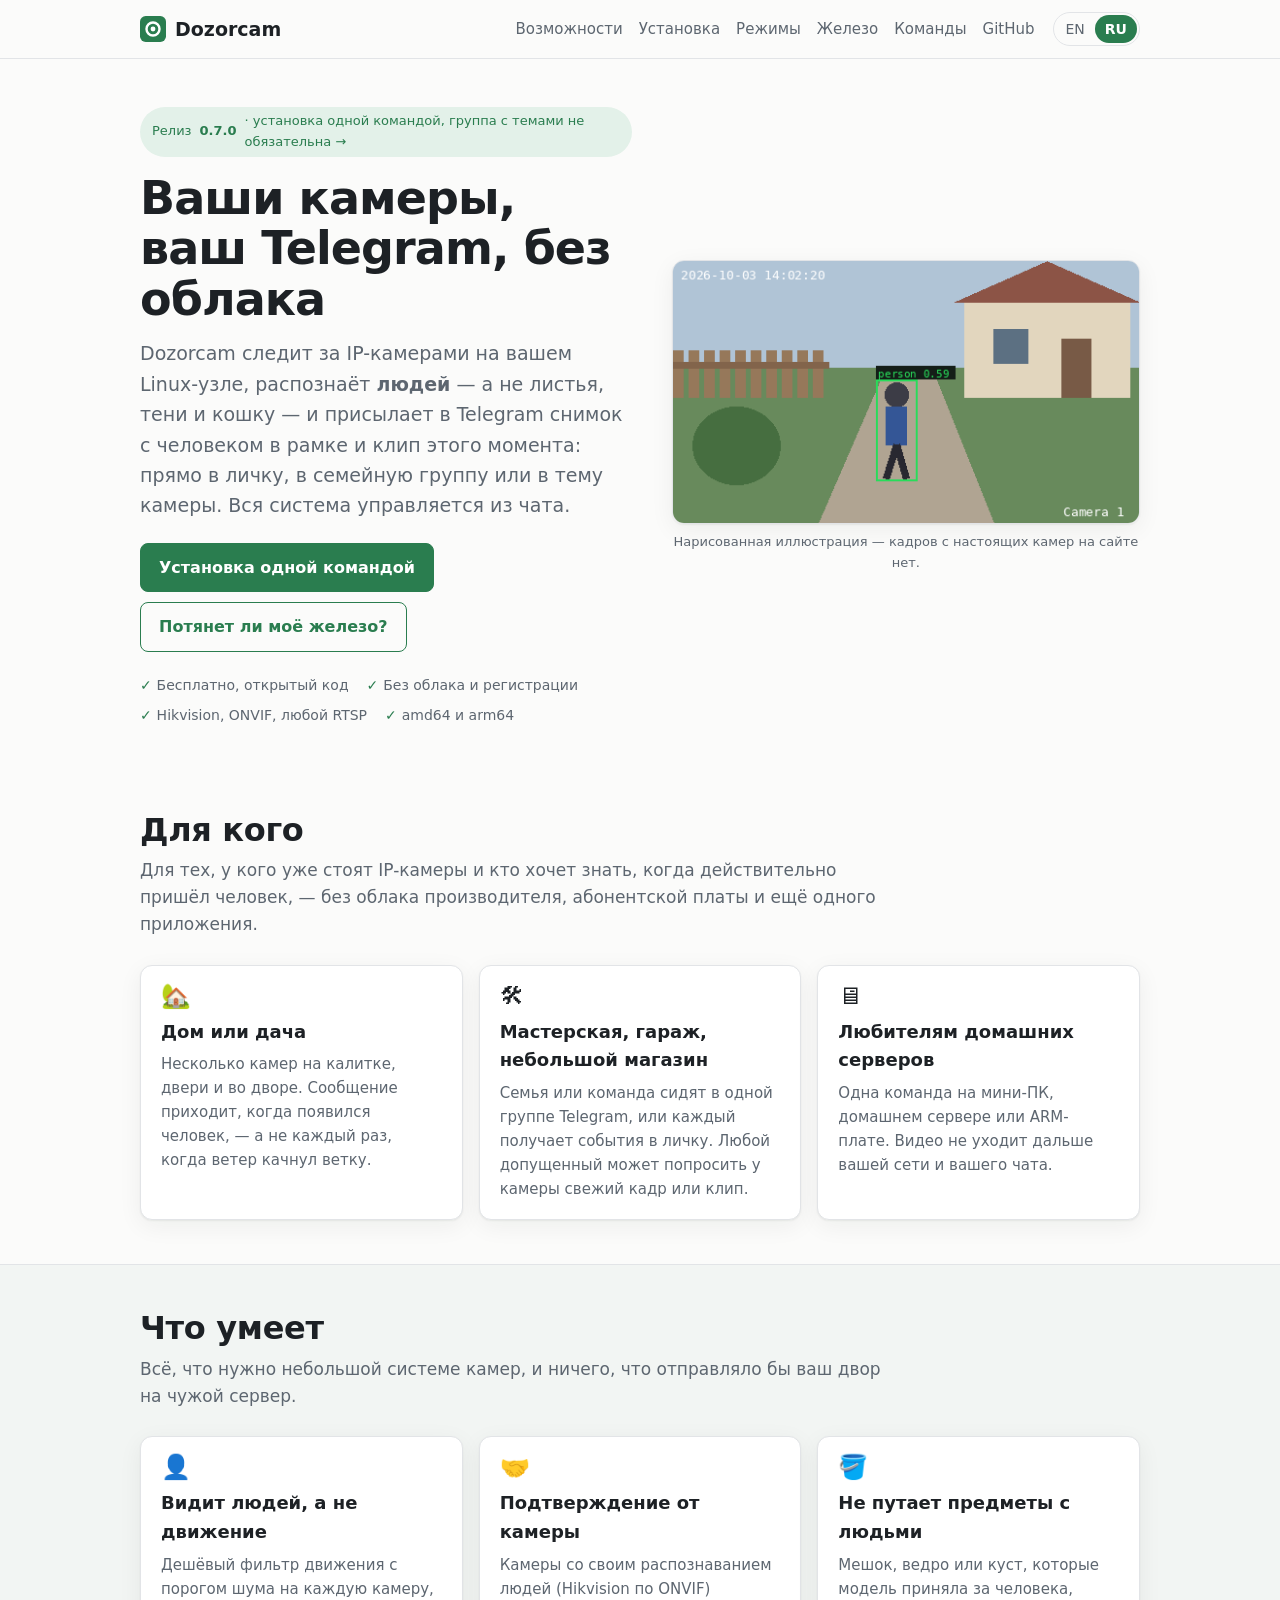
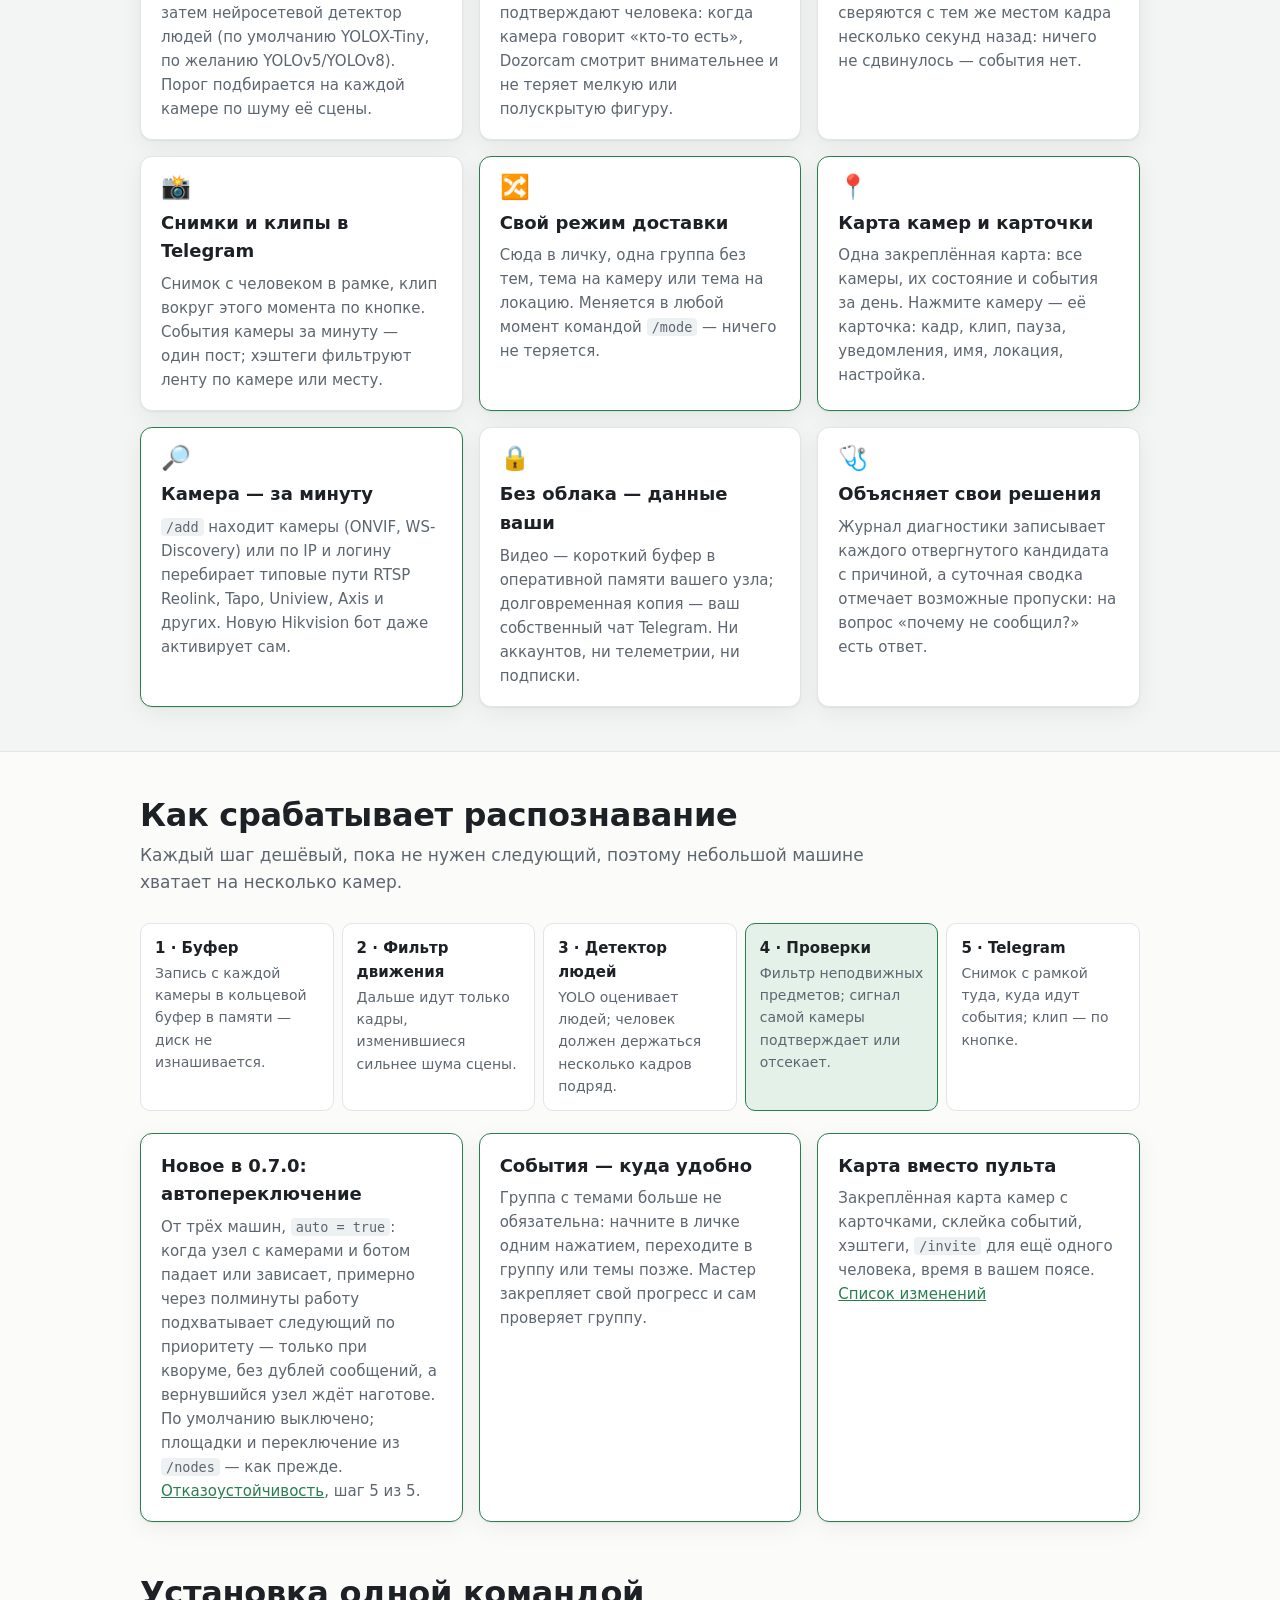
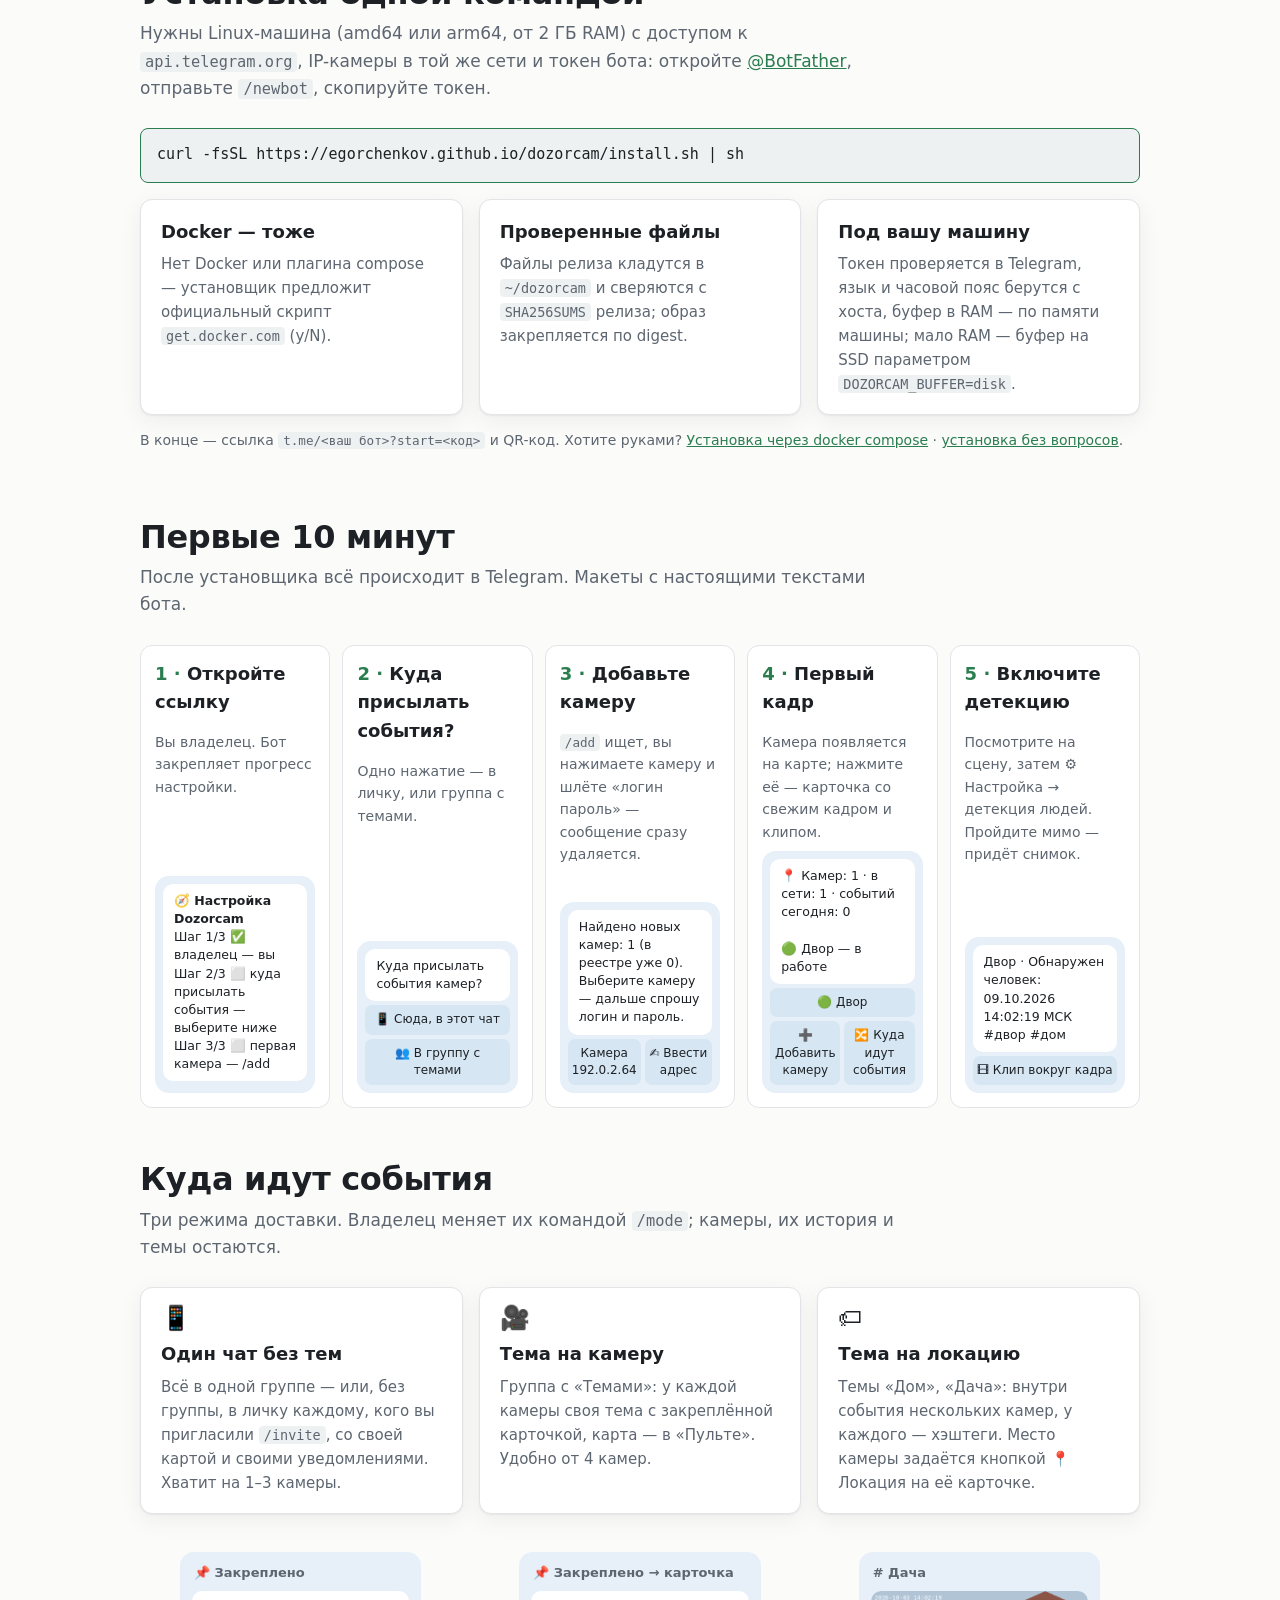
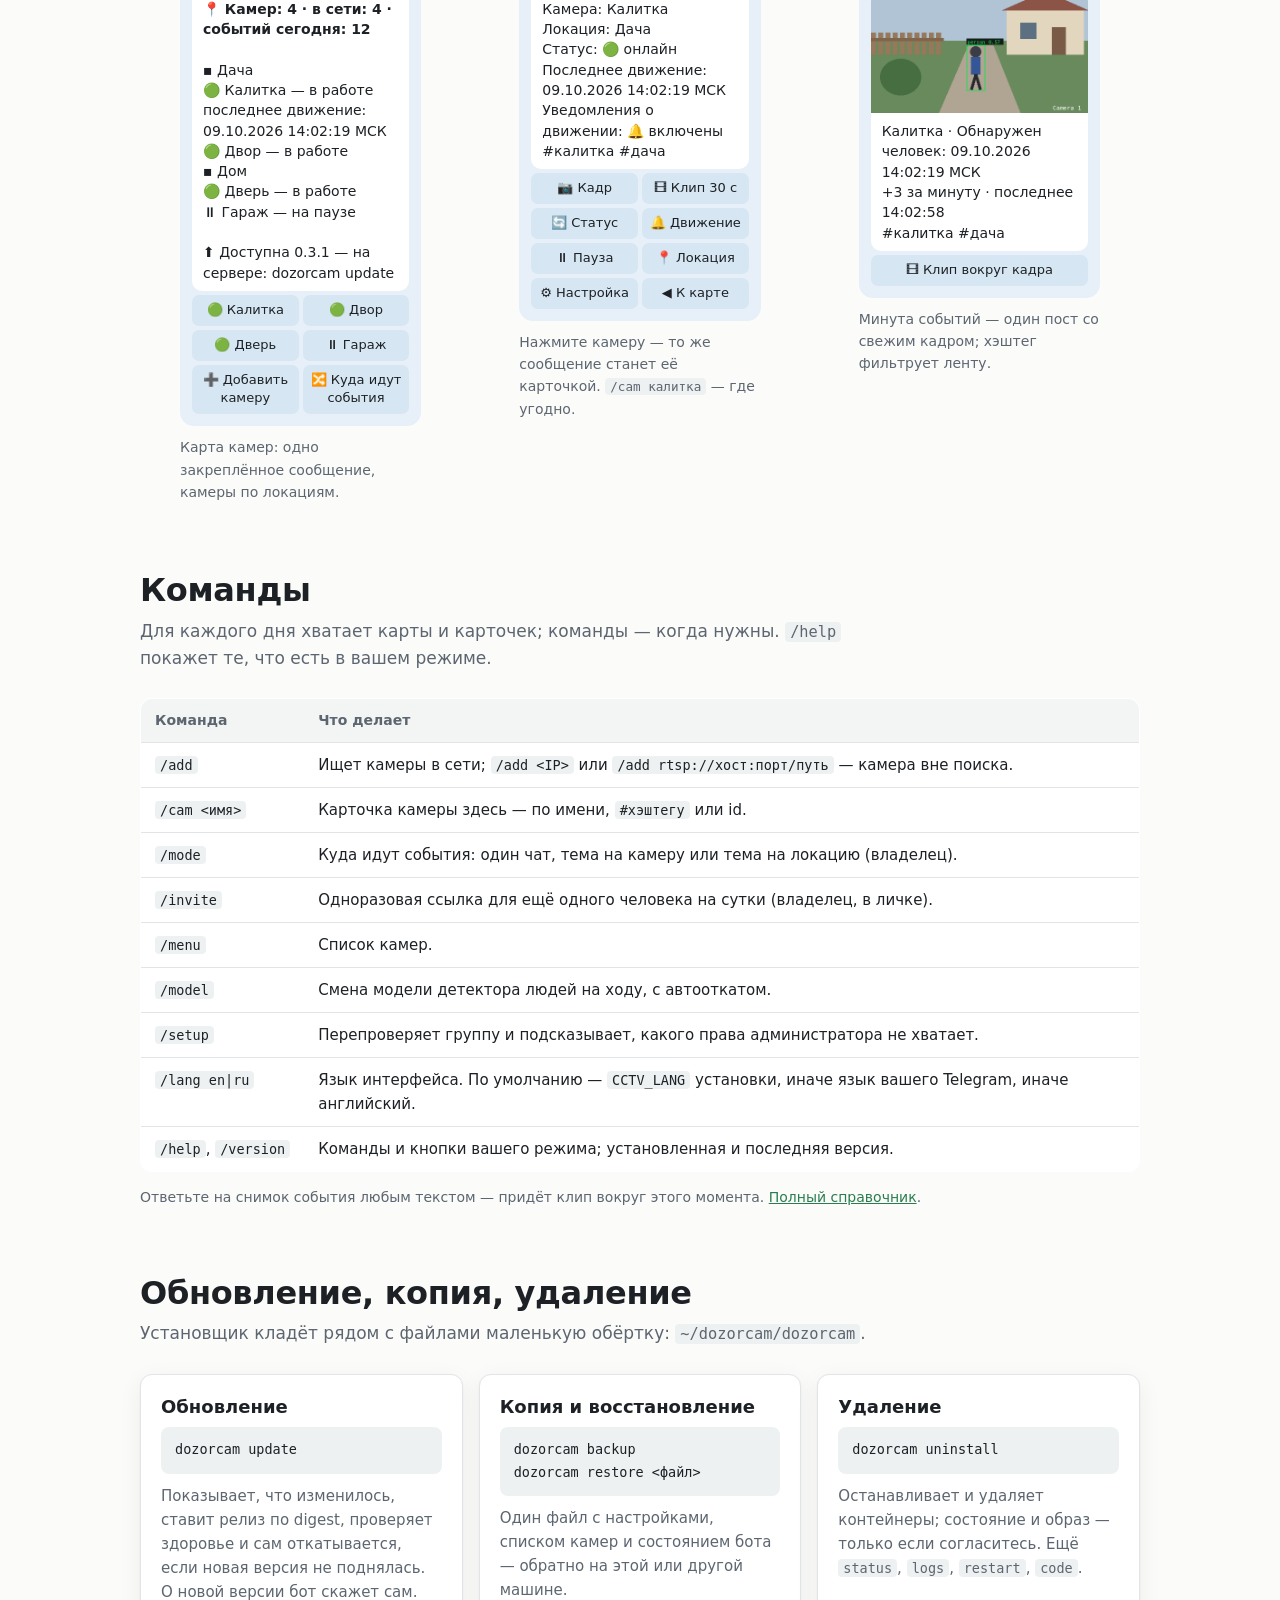
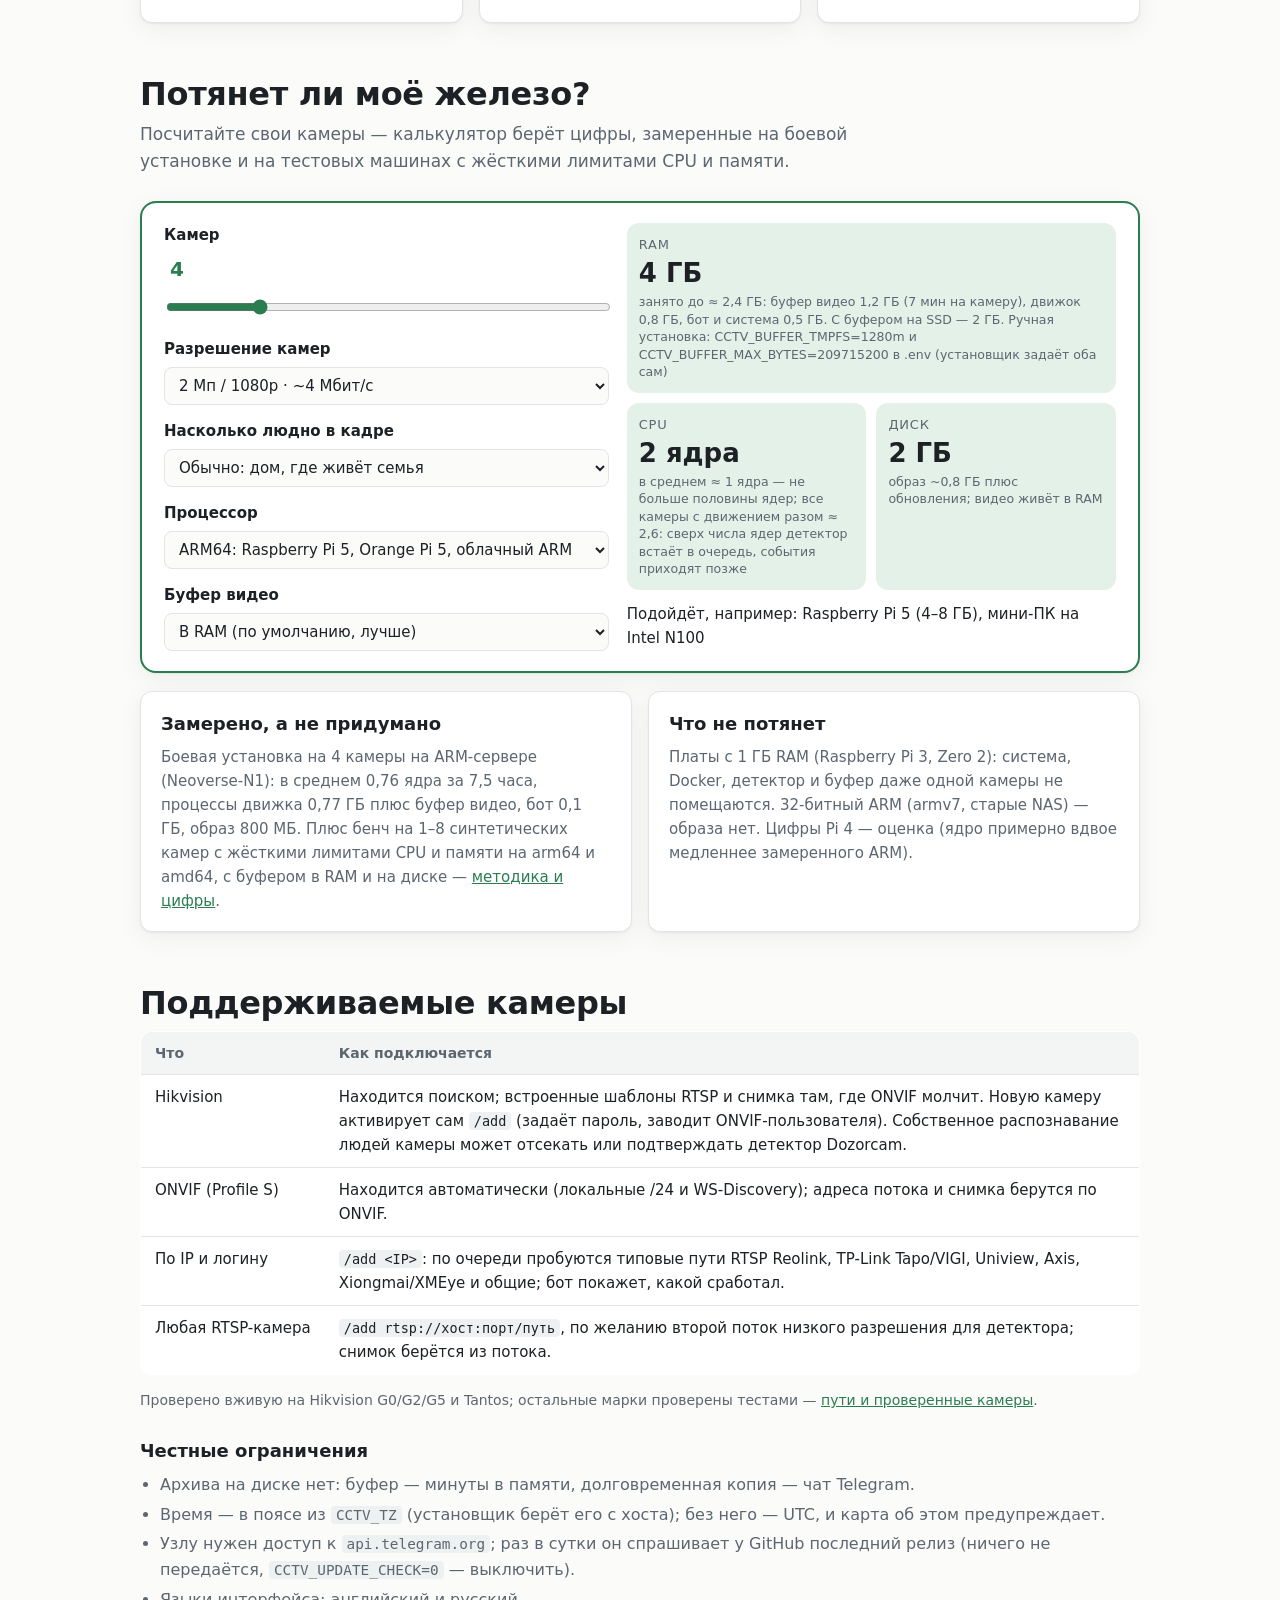
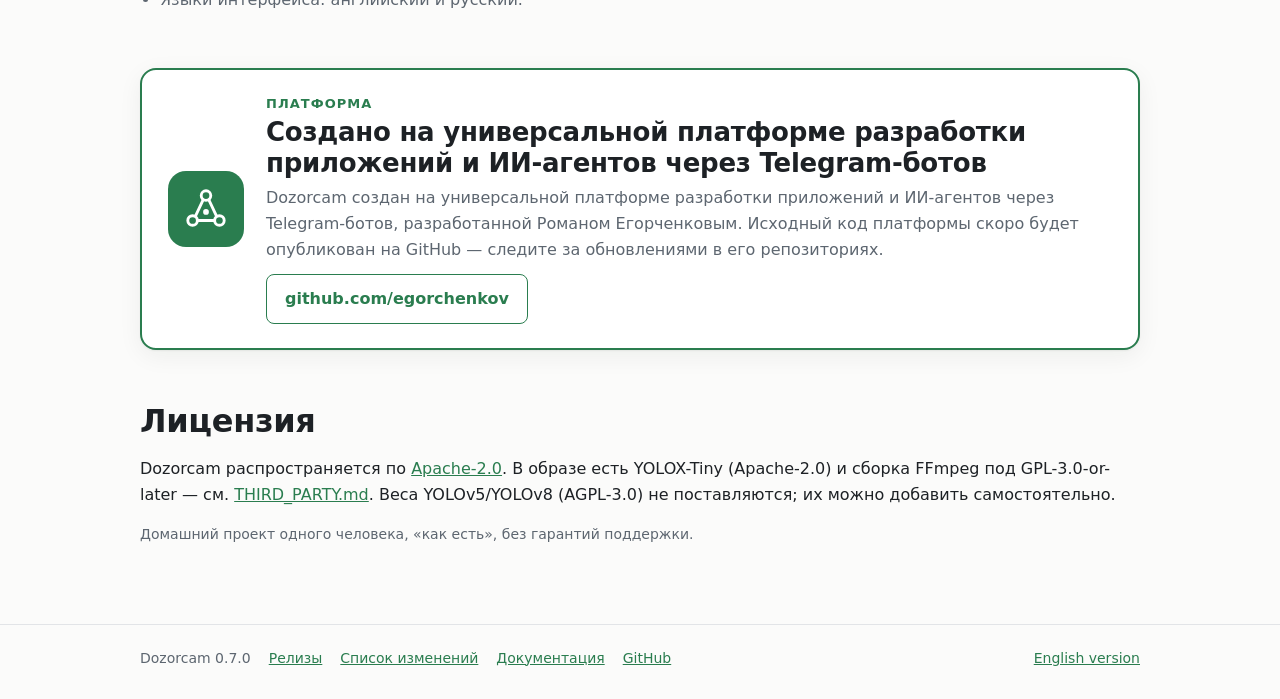
==== docs/site/ru/index.html @ 299aeecd "Dozorcam 0.7.0" ====
<!doctype html>
<html lang="ru">
<head>
<meta charset="utf-8">
<meta name="viewport" content="width=device-width, initial-scale=1">
<title>Dozorcam — видеонаблюдение на своём сервере с интерфейсом в Telegram</title>
<meta name="description" content="Dozorcam следит за IP-камерами на вашем Linux-узле, находит людей и шлёт снимки и клипы в Telegram — в личку, в группу или в тему камеры. Установка одной командой. Без облака и подписки.">
<meta property="og:title" content="Dozorcam — ваши камеры, ваш Telegram, без облака">
<meta property="og:description" content="Распознавание людей на IP-камерах у себя дома, снимки и клипы в Telegram. Установка одной командой. Открытый код, Apache-2.0.">
<meta property="og:type" content="website">
<link rel="alternate" hreflang="en" href="../">
<link rel="alternate" hreflang="ru" href="./">
<link rel="icon" href="../assets/favicon.svg" type="image/svg+xml">
<link rel="stylesheet" href="../assets/style.css">
</head>
<body>
<header class="top">
  <div class="wrap">
    <a class="logo" href="./"><svg viewBox="0 0 32 32" aria-hidden="true"><rect width="32" height="32" rx="7" fill="#2a7d4f"/><circle cx="16" cy="16" r="8" fill="none" stroke="#fff" stroke-width="3"/><circle cx="16" cy="16" r="3" fill="#fff"/></svg>Dozorcam</a>
    <nav class="sections" aria-label="Разделы">
      <a href="#features">Возможности</a><a href="#install">Установка</a><a href="#modes">Режимы</a><a href="#sizing">Железо</a><a href="#usage">Команды</a><a href="https://github.com/egorchenkov/dozorcam">GitHub</a>
    </nav>
    <nav class="lang" aria-label="Язык"><a href="../" hreflang="en" lang="en">EN</a><a href="./" aria-current="page">RU</a></nav>
  </div>
</header>

<main>
<div class="wrap">
<section class="hero" style="padding-top:48px">
  <div>
    <a class="badge" href="https://github.com/egorchenkov/dozorcam/releases/latest">Релиз <b><!--site:version-->0.7.0<!--/site--></b> · установка одной командой, группа с темами не обязательна →</a>
    <h1>Ваши камеры, ваш Telegram, без облака</h1>
    <p class="lead">Dozorcam следит за IP-камерами на вашем Linux-узле, распознаёт <b>людей</b> — а не листья,
    тени и кошку — и присылает в Telegram снимок с человеком в рамке и клип этого момента: прямо в личку,
    в семейную группу или в тему камеры. Вся система управляется из чата.</p>
    <div class="cta">
      <a class="btn primary" href="#install">Установка одной командой</a>
      <a class="btn" href="#sizing">Потянет ли моё железо?</a>
    </div>
    <ul class="facts">
      <li>Бесплатно, открытый код</li><li>Без облака и регистрации</li><li>Hikvision, ONVIF, любой RTSP</li><li>amd64 и arm64</li>
    </ul>
  </div>
  <figure>
    <img src="../assets/demo.gif" width="480" height="270" alt="Иллюстрация: человек идёт по садовой дорожке, детектор обводит его рамкой">
    <figcaption>Нарисованная иллюстрация — кадров с настоящих камер на сайте нет.</figcaption>
  </figure>
</section>

<section id="who">
  <h2>Для кого</h2>
  <p class="sub">Для тех, у кого уже стоят IP-камеры и кто хочет знать, когда действительно пришёл человек, —
  без облака производителя, абонентской платы и ещё одного приложения.</p>
  <div class="grid c3">
    <div class="card"><span class="ico">🏡</span><h3>Дом или дача</h3><p>Несколько камер на калитке, двери и во дворе. Сообщение приходит, когда появился человек, — а не каждый раз, когда ветер качнул ветку.</p></div>
    <div class="card"><span class="ico">🛠</span><h3>Мастерская, гараж, небольшой магазин</h3><p>Семья или команда сидят в одной группе Telegram, или каждый получает события в личку. Любой допущенный может попросить у камеры свежий кадр или клип.</p></div>
    <div class="card"><span class="ico">🖥</span><h3>Любителям домашних серверов</h3><p>Одна команда на мини-ПК, домашнем сервере или ARM-плате. Видео не уходит дальше вашей сети и вашего чата.</p></div>
  </div>
</section>
</div>

<section id="features" class="alt">
<div class="wrap">
  <h2>Что умеет</h2>
  <p class="sub">Всё, что нужно небольшой системе камер, и ничего, что отправляло бы ваш двор на чужой сервер.</p>
  <div class="grid c3">
    <div class="card"><span class="ico">👤</span><h3>Видит людей, а не движение</h3><p>Дешёвый фильтр движения с порогом шума на каждую камеру, затем нейросетевой детектор людей (по умолчанию YOLOX-Tiny, по желанию YOLOv5/YOLOv8). Порог подбирается на каждой камере по шуму её сцены.</p></div>
    <div class="card"><span class="ico">🤝</span><h3>Подтверждение от камеры</h3><p>Камеры со своим распознаванием людей (Hikvision по ONVIF) подтверждают человека: когда камера говорит «кто-то есть», Dozorcam смотрит внимательнее и не теряет мелкую или полускрытую фигуру.</p></div>
    <div class="card"><span class="ico">🪣</span><h3>Не путает предметы с людьми</h3><p>Мешок, ведро или куст, которые модель приняла за человека, сверяются с тем же местом кадра несколько секунд назад: ничего не сдвинулось — события нет.</p></div>
    <div class="card"><span class="ico">📸</span><h3>Снимки и клипы в Telegram</h3><p>Снимок с человеком в рамке, клип вокруг этого момента по кнопке. События камеры за минуту — один пост; хэштеги фильтруют ленту по камере или месту.</p></div>
    <div class="card new"><span class="ico">🔀</span><h3>Свой режим доставки</h3><p>Сюда в личку, одна группа без тем, тема на камеру или тема на локацию. Меняется в любой момент командой <code>/mode</code> — ничего не теряется.</p></div>
    <div class="card new"><span class="ico">📍</span><h3>Карта камер и карточки</h3><p>Одна закреплённая карта: все камеры, их состояние и события за день. Нажмите камеру — её карточка: кадр, клип, пауза, уведомления, имя, локация, настройка.</p></div>
    <div class="card new"><span class="ico">🔎</span><h3>Камера — за минуту</h3><p><code>/add</code> находит камеры (ONVIF, WS-Discovery) или по IP и логину перебирает типовые пути RTSP Reolink, Tapo, Uniview, Axis и других. Новую Hikvision бот даже активирует сам.</p></div>
    <div class="card"><span class="ico">🔒</span><h3>Без облака — данные ваши</h3><p>Видео — короткий буфер в оперативной памяти вашего узла; долговременная копия — ваш собственный чат Telegram. Ни аккаунтов, ни телеметрии, ни подписки.</p></div>
    <div class="card"><span class="ico">🩺</span><h3>Объясняет свои решения</h3><p>Журнал диагностики записывает каждого отвергнутого кандидата с причиной, а суточная сводка отмечает возможные пропуски: на вопрос «почему не сообщил?» есть ответ.</p></div>
  </div>
</div>
</section>

<div class="wrap">
<section id="how">
  <h2>Как срабатывает распознавание</h2>
  <p class="sub">Каждый шаг дешёвый, пока не нужен следующий, поэтому небольшой машине хватает на несколько камер.</p>
  <ol class="flow">
    <li><b>1 · Буфер</b>Запись с каждой камеры в кольцевой буфер в памяти — диск не изнашивается.</li>
    <li><b>2 · Фильтр движения</b>Дальше идут только кадры, изменившиеся сильнее шума сцены.</li>
    <li><b>3 · Детектор людей</b>YOLO оценивает людей; человек должен держаться несколько кадров подряд.</li>
    <li class="hl"><b>4 · Проверки</b>Фильтр неподвижных предметов; сигнал самой камеры подтверждает или отсекает.</li>
    <li><b>5 · Telegram</b>Снимок с рамкой туда, куда идут события; клип — по кнопке.</li>
  </ol>
  <div class="grid c3" style="margin-top:22px">
    <div class="card new"><h3>Новое в 0.7.0: автопереключение</h3><p>От трёх машин, <code>auto = true</code>: когда узел с камерами и ботом падает или зависает, примерно через полминуты работу подхватывает следующий по приоритету — только при кворуме, без дублей сообщений, а вернувшийся узел ждёт наготове. По умолчанию выключено; площадки и переключение из <code>/nodes</code> — как прежде. <a href="https://github.com/egorchenkov/dozorcam/blob/master/docs/failover.ru.md">Отказоустойчивость</a>, шаг 5 из 5.</p></div>
    <div class="card new"><h3>События — куда удобно</h3><p>Группа с темами больше не обязательна: начните в личке одним нажатием, переходите в группу или темы позже. Мастер закрепляет свой прогресс и сам проверяет группу.</p></div>
    <div class="card new"><h3>Карта вместо пульта</h3><p>Закреплённая карта камер с карточками, склейка событий, хэштеги, <code>/invite</code> для ещё одного человека, время в вашем поясе. <a href="https://github.com/egorchenkov/dozorcam/blob/master/CHANGELOG.ru.md">Список изменений</a></p></div>
  </div>
</section>

<section id="install">
  <h2>Установка одной командой</h2>
  <p class="sub">Нужны Linux-машина (amd64 или arm64, от 2 ГБ RAM) с доступом к <code>api.telegram.org</code>, IP-камеры в той же сети и токен бота: откройте <a href="https://t.me/BotFather">@BotFather</a>, отправьте <code>/newbot</code>, скопируйте токен.</p>
<pre class="cmd"><code>curl -fsSL https://egorchenkov.github.io/dozorcam/install.sh | sh</code></pre>
  <div class="grid c3" style="margin-top:16px">
    <div class="card"><h3>Docker — тоже</h3><p>Нет Docker или плагина compose — установщик предложит официальный скрипт <code>get.docker.com</code> (y/N).</p></div>
    <div class="card"><h3>Проверенные файлы</h3><p>Файлы релиза кладутся в <code>~/dozorcam</code> и сверяются с <code>SHA256SUMS</code> релиза; образ закрепляется по digest.</p></div>
    <div class="card"><h3>Под вашу машину</h3><p>Токен проверяется в Telegram, язык и часовой пояс берутся с хоста, буфер в RAM — по памяти машины; мало RAM — буфер на SSD параметром <code>DOZORCAM_BUFFER=disk</code>.</p></div>
  </div>
  <p class="note">В конце — ссылка <code>t.me/&lt;ваш бот&gt;?start=&lt;код&gt;</code> и QR-код. Хотите руками?
  <a href="https://github.com/egorchenkov/dozorcam/blob/master/docs/install.ru.md#установка-вручную-через-docker-compose">Установка через docker compose</a> ·
  <a href="https://github.com/egorchenkov/dozorcam/blob/master/docs/install.ru.md#установка-одной-командой">установка без вопросов</a>.</p>
</section>

<section id="first">
  <h2>Первые 10 минут</h2>
  <p class="sub">После установщика всё происходит в Telegram. Макеты с настоящими текстами бота.</p>
  <ol class="ten">
    <li><h3>Откройте ссылку</h3><p>Вы владелец. Бот закрепляет прогресс настройки.</p>
      <div class="chat mini"><div class="msg"><p><b>🧭 Настройка Dozorcam</b>
Шаг 1/3 ✅ владелец — вы
Шаг 2/3 ⬜ куда присылать события — выберите ниже
Шаг 3/3 ⬜ первая камера — /add</p></div></div></li>
    <li><h3>Куда присылать события?</h3><p>Одно нажатие — в личку, или группа с темами.</p>
      <div class="chat mini"><div class="msg"><p>Куда присылать события камер?</p></div>
        <div class="btns"><span class="w">📱 Сюда, в этот чат</span><span class="w">👥 В группу с темами</span></div></div></li>
    <li><h3>Добавьте камеру</h3><p><code>/add</code> ищет, вы нажимаете камеру и шлёте «логин пароль» — сообщение сразу удаляется.</p>
      <div class="chat mini"><div class="msg"><p>Найдено новых камер: 1 (в реестре уже 0).
Выберите камеру — дальше спрошу логин и пароль.</p></div>
        <div class="btns"><span>Камера 192.0.2.64</span><span>✍️ Ввести адрес</span></div></div></li>
    <li><h3>Первый кадр</h3><p>Камера появляется на карте; нажмите её — карточка со свежим кадром и клипом.</p>
      <div class="chat mini"><div class="msg"><p>📍 Камер: 1 · в сети: 1 · событий сегодня: 0

🟢 Двор — в работе</p></div>
        <div class="btns"><span class="w">🟢 Двор</span><span>➕ Добавить камеру</span><span>🔀 Куда идут события</span></div></div></li>
    <li><h3>Включите детекцию</h3><p>Посмотрите на сцену, затем ⚙️ Настройка → детекция людей. Пройдите мимо — придёт снимок.</p>
      <div class="chat mini"><div class="msg"><p>Двор · Обнаружен человек: 09.10.2026 14:02:19 МСК
#двор #дом</p></div>
        <div class="btns"><span class="w">🎞 Клип вокруг кадра</span></div></div></li>
  </ol>
</section>

<section id="modes">
  <h2>Куда идут события</h2>
  <p class="sub">Три режима доставки. Владелец меняет их командой <code>/mode</code>; камеры, их история и темы остаются.</p>
  <div class="grid c3">
    <div class="card"><span class="ico">📱</span><h3>Один чат без тем</h3><p>Всё в одной группе — или, без группы, в личку каждому, кого вы пригласили <code>/invite</code>, со своей картой и своими уведомлениями. Хватит на 1–3 камеры.</p></div>
    <div class="card"><span class="ico">🎥</span><h3>Тема на камеру</h3><p>Группа с «Темами»: у каждой камеры своя тема с закреплённой карточкой, карта — в «Пульте». Удобно от 4 камер.</p></div>
    <div class="card"><span class="ico">🏷</span><h3>Тема на локацию</h3><p>Темы «Дом», «Дача»: внутри события нескольких камер, у каждого — хэштеги. Место камеры задаётся кнопкой 📍 Локация на её карточке.</p></div>
  </div>
  <div class="shots" style="margin-top:22px">
    <figure class="shot">
      <div class="chat" aria-label="Карта камер, иллюстрация">
        <div class="topic">📌 Закреплено</div>
        <div class="msg"><p class="mono"><b>📍 Камер: 4 · в сети: 4 · событий сегодня: 12</b>

▪️ Дача
🟢 Калитка — в работе
    последнее движение: 09.10.2026 14:02:19 МСК
🟢 Двор — в работе
▪️ Дом
🟢 Дверь — в работе
⏸ Гараж — на паузе

⬆️ Доступна 0.3.1 — на сервере: dozorcam update</p></div>
        <div class="btns"><span>🟢 Калитка</span><span>🟢 Двор</span><span>🟢 Дверь</span><span>⏸ Гараж</span><span>➕ Добавить камеру</span><span>🔀 Куда идут события</span></div>
      </div>
      <figcaption>Карта камер: одно закреплённое сообщение, камеры по локациям.</figcaption>
    </figure>
    <figure class="shot">
      <div class="chat" aria-label="Карточка камеры, иллюстрация">
        <div class="topic">📌 Закреплено → карточка</div>
        <div class="msg"><p>Камера: Калитка
Локация: Дача
Статус: 🟢 онлайн
Последнее движение: 09.10.2026 14:02:19 МСК
Уведомления о движении: 🔔 включены
#калитка #дача</p></div>
        <div class="btns"><span>📷 Кадр</span><span>🎞 Клип 30 с</span><span>🔄 Статус</span><span>🔔 Движение</span><span>⏸ Пауза</span><span>📍 Локация</span><span>⚙️ Настройка</span><span>◀ К карте</span></div>
      </div>
      <figcaption>Нажмите камеру — то же сообщение станет её карточкой. <code>/cam калитка</code> — где угодно.</figcaption>
    </figure>
    <figure class="shot">
      <div class="chat" aria-label="Склеенное событие, иллюстрация">
        <div class="topic"># Дача</div>
        <div class="msg"><img src="../assets/event.png" width="480" height="270" alt="Снимок события: человек на дорожке в рамке детектора">
          <p>Калитка · Обнаружен человек: 09.10.2026 14:02:19 МСК
+3 за минуту · последнее 14:02:58
#калитка #дача</p></div>
        <div class="btns"><span class="w">🎞 Клип вокруг кадра</span></div>
      </div>
      <figcaption>Минута событий — один пост со свежим кадром; хэштег фильтрует ленту.</figcaption>
    </figure>
  </div>
</section>

<section id="usage">
  <h2>Команды</h2>
  <p class="sub">Для каждого дня хватает карты и карточек; команды — когда нужны. <code>/help</code> покажет те, что есть в вашем режиме.</p>
  <div class="table-scroll">
  <table>
    <tr><th>Команда</th><th>Что делает</th></tr>
    <tr><td><code>/add</code></td><td>Ищет камеры в сети; <code>/add &lt;IP&gt;</code> или <code>/add rtsp://хост:порт/путь</code> — камера вне поиска.</td></tr>
    <tr><td><code>/cam &lt;имя&gt;</code></td><td>Карточка камеры здесь — по имени, <code>#хэштегу</code> или id.</td></tr>
    <tr><td><code>/mode</code></td><td>Куда идут события: один чат, тема на камеру или тема на локацию (владелец).</td></tr>
    <tr><td><code>/invite</code></td><td>Одноразовая ссылка для ещё одного человека на сутки (владелец, в личке).</td></tr>
    <tr><td><code>/menu</code></td><td>Список камер.</td></tr>
    <tr><td><code>/model</code></td><td>Смена модели детектора людей на ходу, с автооткатом.</td></tr>
    <tr><td><code>/setup</code></td><td>Перепроверяет группу и подсказывает, какого права администратора не хватает.</td></tr>
    <tr><td><code>/lang en|ru</code></td><td>Язык интерфейса. По умолчанию — <code>CCTV_LANG</code> установки, иначе язык вашего Telegram, иначе английский.</td></tr>
    <tr><td><code>/help</code>, <code>/version</code></td><td>Команды и кнопки вашего режима; установленная и последняя версия.</td></tr>
  </table>
  </div>
  <p class="note">Ответьте на снимок события любым текстом — придёт клип вокруг этого момента.
  <a href="https://github.com/egorchenkov/dozorcam/blob/master/docs/reference.ru.md">Полный справочник</a>.</p>
</section>

<section id="life">
  <h2>Обновление, копия, удаление</h2>
  <p class="sub">Установщик кладёт рядом с файлами маленькую обёртку: <code>~/dozorcam/dozorcam</code>.</p>
  <div class="grid c3">
    <div class="card"><h3>Обновление</h3><pre><code>dozorcam update</code></pre><p>Показывает, что изменилось, ставит релиз по digest, проверяет здоровье и сам откатывается, если новая версия не поднялась. О новой версии бот скажет сам.</p></div>
    <div class="card"><h3>Копия и восстановление</h3><pre><code>dozorcam backup
dozorcam restore &lt;файл&gt;</code></pre><p>Один файл с настройками, списком камер и состоянием бота — обратно на этой или другой машине.</p></div>
    <div class="card"><h3>Удаление</h3><pre><code>dozorcam uninstall</code></pre><p>Останавливает и удаляет контейнеры; состояние и образ — только если согласитесь. Ещё <code>status</code>, <code>logs</code>, <code>restart</code>, <code>code</code>.</p></div>
  </div>
</section>

<section id="sizing">
  <h2>Потянет ли моё железо?</h2>
  <p class="sub">Посчитайте свои камеры — калькулятор берёт цифры, замеренные на боевой установке и на тестовых машинах с жёсткими лимитами CPU и памяти.</p>
  <div class="calc" id="calc">
    <form class="calc-in" onsubmit="return false">
      <label>Камер <output id="c-n-out">4</output>
        <input type="range" id="c-n" min="1" max="16" value="4"></label>
      <label>Разрешение камер
        <select id="c-res">
          <option value="4">2 Мп / 1080p · ~4 Мбит/с</option>
          <option value="6">4–5 Мп · ~6 Мбит/с</option>
          <option value="8">8 Мп / 4K · ~8 Мбит/с</option>
          <option value="2">H.265 или низкий битрейт · ~2 Мбит/с</option>
        </select></label>
      <label>Насколько людно в кадре
        <select id="c-act">
          <option value="0.05">Тихо: двор, дверь ночью</option>
          <option value="0.15" selected>Обычно: дом, где живёт семья</option>
          <option value="0.4">Людно: улица, деревья на ветру</option>
        </select></label>
      <label>Процессор
        <select id="c-arch">
          <option value="arm">ARM64: Raspberry Pi 5, Orange Pi 5, облачный ARM</option>
          <option value="n100">x86-64 мини-ПК: Intel N100 и похожие</option>
          <option value="x86">x86-64 настольный или серверный процессор 2020 года и новее</option>
          <option value="a72">ARM64 постарше: Raspberry Pi 4</option>
        </select></label>
      <label>Буфер видео
        <select id="c-buf">
          <option value="ram" selected>В RAM (по умолчанию, лучше)</option>
          <option value="ssd">На SSD (когда RAM мало)</option>
        </select></label>
    </form>
    <div class="calc-out" aria-live="polite">
      <div class="res"><span>RAM</span><b id="r-ram">4 ГБ</b><small id="r-ram-d"></small></div>
      <div class="res"><span>CPU</span><b id="r-cpu">4 ядра</b><small id="r-cpu-d"></small></div>
      <div class="res"><span>Диск</span><b id="r-disk">2 ГБ</b><small id="r-disk-d">образ ~0,8 ГБ плюс обновления; видео живёт в RAM</small></div>
      <p class="pick" id="r-pick"></p>
      <p class="warn" id="r-warn" hidden></p>
    </div>
  </div>
  <noscript><p class="note">Калькулятору нужен JavaScript. На глаз для камер 2 Мп: 1–2 — 2 ГБ RAM и 2 ядра, 3–4 — 4 ГБ и 2 ядра, 5–8 — 4–6 ГБ и 4 ядра, 9–16 — 8–16 ГБ и 6–8 ядер; с буфером видео на SSD RAM — 2 ГБ до 6 камер и 4 ГБ до 16.</p></noscript>
  <div class="grid c2" style="margin-top:18px">
    <div class="card"><h3>Замерено, а не придумано</h3><p>Боевая установка на 4 камеры на ARM-сервере (Neoverse-N1): в среднем 0,76 ядра за 7,5 часа, процессы движка 0,77 ГБ плюс буфер видео, бот 0,1 ГБ, образ 800 МБ. Плюс бенч на 1–8 синтетических камер с жёсткими лимитами CPU и памяти на arm64 и amd64, с буфером в RAM и на диске — <a href="https://github.com/egorchenkov/dozorcam/blob/master/docs/sizing.ru.md">методика и цифры</a>.</p></div>
    <div class="card"><h3>Что не потянет</h3><p>Платы с 1 ГБ RAM (Raspberry Pi 3, Zero 2): система, Docker, детектор и буфер даже одной камеры не помещаются. 32-битный ARM (armv7, старые NAS) — образа нет. Цифры Pi 4 — оценка (ядро примерно вдвое медленнее замеренного ARM).</p></div>
  </div>
</section>

<section id="cameras">
  <h2>Поддерживаемые камеры</h2>
  <div class="table-scroll">
  <table>
    <tr><th>Что</th><th>Как подключается</th></tr>
    <tr><td>Hikvision</td><td>Находится поиском; встроенные шаблоны RTSP и снимка там, где ONVIF молчит. Новую камеру активирует сам <code>/add</code> (задаёт пароль, заводит ONVIF-пользователя). Собственное распознавание людей камеры может отсекать или подтверждать детектор Dozorcam.</td></tr>
    <tr><td>ONVIF (Profile S)</td><td>Находится автоматически (локальные /24 и WS-Discovery); адреса потока и снимка берутся по ONVIF.</td></tr>
    <tr><td>По IP и логину</td><td><code>/add &lt;IP&gt;</code>: по очереди пробуются типовые пути RTSP Reolink, TP-Link Tapo/VIGI, Uniview, Axis, Xiongmai/XMEye и общие; бот покажет, какой сработал.</td></tr>
    <tr><td>Любая RTSP-камера</td><td><code>/add rtsp://хост:порт/путь</code>, по желанию второй поток низкого разрешения для детектора; снимок берётся из потока.</td></tr>
  </table>
  </div>
  <p class="note">Проверено вживую на Hikvision G0/G2/G5 и Tantos; остальные марки проверены тестами — <a href="https://github.com/egorchenkov/dozorcam/blob/master/docs/cameras.ru.md">пути и проверенные камеры</a>.</p>
  <h3 style="margin-top:26px">Честные ограничения</h3>
  <ul class="limits">
    <li>Архива на диске нет: буфер — минуты в памяти, долговременная копия — чат Telegram.</li>
    <li>Время — в поясе из <code>CCTV_TZ</code> (установщик берёт его с хоста); без него — UTC, и карта об этом предупреждает.</li>
    <li>Узлу нужен доступ к <code>api.telegram.org</code>; раз в сутки он спрашивает у GitHub последний релиз (ничего не передаётся, <code>CCTV_UPDATE_CHECK=0</code> — выключить).</li>
    <li>Языки интерфейса: английский и русский.</li>
  </ul>
</section>

<section id="platform">
  <div class="platform">
    <div class="mark" aria-hidden="true"><svg viewBox="0 0 48 48" fill="none" stroke="#fff" stroke-width="3" stroke-linecap="round" stroke-linejoin="round"><circle cx="24" cy="10" r="5"/><circle cx="10" cy="36" r="5"/><circle cx="38" cy="36" r="5"/><path d="M21 14.5 13 31.5M27 14.5l8 17M15 36h18"/><circle cx="24" cy="27" r="3" fill="#fff" stroke="none"/></svg></div>
    <div>
      <div class="kicker">Платформа</div>
      <h2>Создано на <!--site:platform.ru_in-->универсальной платформе разработки приложений и ИИ-агентов через Telegram-ботов<!--/site--></h2>
      <p>Dozorcam создан на <!--site:platform.ru_in-->универсальной платформе разработки приложений и ИИ-агентов через Telegram-ботов<!--/site-->, разработанной Романом Егорченковым.
      Исходный код платформы скоро будет опубликован на GitHub — следите за обновлениями в его репозиториях.</p>
      <a class="btn" href="https://github.com/egorchenkov">github.com/egorchenkov</a>
    </div>
  </div>
</section>

<section id="license">
  <h2>Лицензия</h2>
  <p>Dozorcam распространяется по <a href="https://github.com/egorchenkov/dozorcam/blob/master/LICENSE">Apache-2.0</a>. В образе
  есть YOLOX-Tiny (Apache-2.0) и сборка FFmpeg под GPL-3.0-or-later — см.
  <a href="https://github.com/egorchenkov/dozorcam/blob/master/THIRD_PARTY.md">THIRD_PARTY.md</a>. Веса YOLOv5/YOLOv8
  (AGPL-3.0) не поставляются; их можно добавить самостоятельно.</p>
  <p class="note">Домашний проект одного человека, «как есть», без гарантий поддержки.</p>
</section>
</div>
</main>

<footer>
  <div class="wrap">
    <span>Dozorcam <!--site:version-->0.7.0<!--/site--></span>
    <a href="https://github.com/egorchenkov/dozorcam/releases">Релизы</a>
    <a href="https://github.com/egorchenkov/dozorcam/blob/master/CHANGELOG.ru.md">Список изменений</a>
    <a href="https://github.com/egorchenkov/dozorcam/blob/master/docs/README.md">Документация</a>
    <a href="https://github.com/egorchenkov/dozorcam">GitHub</a>
    <span class="sep"></span>
    <a href="../" hreflang="en" lang="en">English version</a>
  </div>
</footer>
<script>
var CALC_TEXT = {
  gb: " ГБ", dec: ",",
  cores: function (n) { return n + (n % 10 === 1 && n % 100 !== 11 ? " ядро" : n % 10 >= 2 && n % 10 <= 4 && (n % 100 < 12 || n % 100 > 14) ? " ядра" : " ядер"); },
  over: "больше 32 ГБ",
  ramD: "занято до ≈ {use} ГБ: буфер видео {buf} ГБ ({min} мин на камеру), движок {eng} ГБ, бот и система {sys} ГБ",
  ramSsd: "занято ≈ {use} ГБ: движок {eng} ГБ, бот и система {sys} ГБ; буфер видео — на SSD",
  ssdHint: "С буфером на SSD — {gb} ГБ",
  tmpfs: "Ручная установка: CCTV_BUFFER_TMPFS={tmpfs}m и CCTV_BUFFER_MAX_BYTES={cap} в .env (установщик задаёт оба сам)",
  cpuD: "в среднем ≈ {avg} ядра — не больше половины ядер; все камеры с движением разом ≈ {peak}: сверх числа ядер детектор встаёт в очередь, события приходят позже",
  diskRam: "образ ~0,8 ГБ плюс обновления; видео живёт в RAM",
  diskSsd: "SSD: образ и обновления плюс буфер {buf} ГБ; запись ≈ {rate} МБ/с без перерыва, ≈ {tb} ТБ в год — сверьте с TBW вашего SSD. Не HDD и не SD-карта",
  pick: { 2: "Raspberry Pi 4/5 (от 2 ГБ), Orange Pi 5, любой мини-ПК", 4: "Raspberry Pi 5 (4–8 ГБ), мини-ПК на Intel N100",
          8: "мини-ПК на Intel N100/N305 с 8 ГБ, домашний сервер", 16: "домашний сервер или NAS с 16 ГБ (amd64/arm64)",
          32: "сервер с 32 ГБ — или камеры на две установки" },
  example: "Подойдёт, например: ",
  slow: "Цифры Pi 4 — оценка: его ядра примерно вдвое медленнее замеренного ARM.",
  lag: "Столько людных сцен держат очередь детектора полной: события будут приходить с опозданием. Помогут собственное распознавание людей камеры или две установки.",
  est: "Цифры мини-ПК — оценка: ядро N100 считаем как vCPU замеренного x86-сервера, модель людей — чуть медленнее (нет AVX-512).",
  split: "Больше 16 ГБ: лучше разнести камеры на две установки."
};
</script>
<script src="../assets/calc.js"></script>
</body>
</html>
---- docs/site/assets/style.css ----
:root {
  --bg: #fbfbfa; --bg2: #f2f5f3; --fg: #1d2125; --muted: #5d6670; --line: #e2e4e7;
  --accent: #2a7d4f; --accent-soft: #e3f1e9; --code: #eef1f2; --card: #ffffff;
  --tg: #e7f0f8; --tg-btn: #d6e6f3; --tg-msg: #ffffff; --warn: #9a6a12;
  --shadow: 0 1px 2px rgba(20, 30, 25, .06), 0 6px 24px rgba(20, 30, 25, .06);
}
@media (prefers-color-scheme: dark) {
  :root { --bg: #15181b; --bg2: #1b1f23; --fg: #e6e8ea; --muted: #9aa3ad; --line: #2b3036;
          --accent: #5cc48a; --accent-soft: #1d3428; --code: #1f2428; --card: #1c2024;
          --tg: #1e2a35; --tg-btn: #26394a; --tg-msg: #17212b; --warn: #e0b45a;
          --shadow: 0 1px 2px rgba(0, 0, 0, .3), 0 6px 24px rgba(0, 0, 0, .25); }
}
* { box-sizing: border-box; }
html { scroll-behavior: smooth; scroll-padding-top: 70px; }
body { margin: 0; background: var(--bg); color: var(--fg);
       font: 16px/1.6 system-ui, -apple-system, "Segoe UI", Roboto, sans-serif;
       -webkit-text-size-adjust: 100%; }
a { color: var(--accent); }
img { max-width: 100%; }
.wrap { max-width: 1040px; margin: 0 auto; padding: 0 20px; }

/* Шапка: логотип, якоря разделов, язык */
header.top { position: sticky; top: 0; z-index: 5; background: color-mix(in srgb, var(--bg) 88%, transparent);
             backdrop-filter: blur(8px); border-bottom: 1px solid var(--line); }
header.top .wrap { display: flex; align-items: center; gap: 18px; height: 58px; }
.logo { display: flex; align-items: center; gap: 9px; font-weight: 700; font-size: 19px;
        color: var(--fg); text-decoration: none; white-space: nowrap; }
.logo svg { width: 26px; height: 26px; flex: none; }
nav.sections { display: flex; gap: 16px; margin-left: auto; font-size: 15px; }
nav.sections a, nav.lang a { color: var(--muted); text-decoration: none; }
nav.sections a:hover, nav.lang a:hover { color: var(--fg); }
nav.lang { display: flex; border: 1px solid var(--line); border-radius: 999px; padding: 2px; font-size: 14px; }
nav.lang a { padding: 3px 10px; border-radius: 999px; }
nav.lang a[aria-current] { background: var(--accent); color: #fff; font-weight: 600; }

/* Первый экран */
.hero { display: grid; grid-template-columns: 1.05fr 1fr; gap: 40px; align-items: center; padding: 56px 0 40px; }
.badge { display: inline-flex; gap: 8px; align-items: center; font-size: 13px; color: var(--accent);
         background: var(--accent-soft); border-radius: 999px; padding: 4px 12px; text-decoration: none; }
.badge b { font-weight: 700; }
h1 { font-size: 46px; line-height: 1.1; letter-spacing: -0.02em; margin: 16px 0 14px; }
.lead { font-size: 19px; color: var(--muted); margin: 0 0 22px; }
.cta { display: flex; flex-wrap: wrap; gap: 10px; }
.btn { display: inline-block; padding: 11px 18px; border-radius: 8px; border: 1px solid var(--accent);
       text-decoration: none; font-weight: 600; }
.btn.primary { background: var(--accent); color: #fff; }
.facts { display: flex; flex-wrap: wrap; gap: 8px 18px; margin: 22px 0 0; padding: 0; list-style: none;
         font-size: 14px; color: var(--muted); }
.facts li::before { content: "✓ "; color: var(--accent); font-weight: 700; }
.hero figure { margin: 0; }
.hero img { display: block; width: 100%; height: auto; border-radius: 12px; border: 1px solid var(--line);
            box-shadow: var(--shadow); }
.hero figcaption { font-size: 13px; color: var(--muted); margin-top: 8px; text-align: center; }

/* Разделы */
section { padding: 44px 0 8px; }
section.alt { background: var(--bg2); border-top: 1px solid var(--line); border-bottom: 1px solid var(--line);
              padding-bottom: 44px; margin-top: 36px; }
h2 { font-size: 32px; line-height: 1.2; letter-spacing: -0.01em; margin: 0 0 8px; }
.sub { color: var(--muted); font-size: 17px; margin: 0 0 26px; max-width: 760px; }
h3 { font-size: 18px; margin: 0 0 6px; }

.grid { display: grid; gap: 16px; }
.grid > *, .shots > *, .hero > * { min-width: 0; }
.grid.c3 { grid-template-columns: repeat(3, 1fr); }
.grid.c2 { grid-template-columns: repeat(2, 1fr); }
.card { background: var(--card); border: 1px solid var(--line); border-radius: 12px; padding: 18px 20px;
        box-shadow: var(--shadow); }
.card p { margin: 0; color: var(--muted); font-size: 15px; }
.card .ico { font-size: 24px; line-height: 1; margin-bottom: 10px; display: block; }
.card.new { border-color: var(--accent); }

/* Как устроено распознавание */
.flow { display: flex; flex-wrap: wrap; align-items: stretch; gap: 8px; margin: 6px 0 14px; padding: 0; list-style: none; }
.flow li { flex: 1 1 140px; background: var(--card); border: 1px solid var(--line); border-radius: 10px;
           padding: 12px 14px; font-size: 14px; color: var(--muted); position: relative; }
.flow li b { display: block; color: var(--fg); font-size: 15px; margin-bottom: 2px; }
.flow li.hl { border-color: var(--accent); background: var(--accent-soft); }

/* Установка */
ol.steps { list-style: none; counter-reset: s; padding: 0; margin: 0; display: grid; gap: 14px; }
ol.steps > li { min-width: 0; counter-increment: s; position: relative; padding: 16px 20px 16px 64px; background: var(--card);
                border: 1px solid var(--line); border-radius: 12px; }
ol.steps > li::before { content: counter(s); position: absolute; left: 18px; top: 16px; width: 32px; height: 32px;
                        border-radius: 50%; background: var(--accent); color: #fff; font-weight: 700;
                        display: grid; place-items: center; }
ol.steps h3 { margin-top: 4px; }
pre { background: var(--code); padding: 12px 14px; border-radius: 8px; overflow-x: auto;
      font-size: 13.5px; line-height: 1.5; margin: 10px 0 6px; }
code { font-family: ui-monospace, "DejaVu Sans Mono", Menlo, monospace; font-size: 0.9em;
       background: var(--code); padding: 1px 5px; border-radius: 4px; overflow-wrap: anywhere; }
pre code { background: none; padding: 0; font-size: inherit; overflow-wrap: normal; }

/* Команды и таблицы */
table { border-collapse: collapse; width: 100%; font-size: 15px; background: var(--card);
        border: 1px solid var(--line); border-radius: 12px; overflow: hidden; }
th, td { text-align: left; padding: 10px 14px; border-bottom: 1px solid var(--line); vertical-align: top; }
tr:last-child td { border-bottom: 0; }
th { background: var(--bg2); font-size: 14px; color: var(--muted); font-weight: 600; }
td:first-child { white-space: nowrap; }
.table-scroll { overflow-x: auto; }

/* Макеты Telegram (иллюстрации, не снимки реальных камер) */
.shots { display: grid; grid-template-columns: repeat(3, 1fr); gap: 18px; align-items: start; }
.shot figcaption { font-size: 14px; color: var(--muted); margin-top: 10px; }
.chat { background: var(--tg); border-radius: 14px; padding: 12px; font-size: 14px; line-height: 1.45; }
.chat .topic { font-size: 13px; color: var(--muted); margin: 0 0 8px 2px; font-weight: 600; }
.chat .msg { background: var(--tg-msg); border-radius: 10px; overflow: hidden; margin-bottom: 4px; }
.chat .msg img { display: block; width: 100%; height: auto; }
.chat .msg p { margin: 0; padding: 8px 11px; white-space: pre-line; }
.chat .msg .mono { font-variant-numeric: tabular-nums; }
.chat .btns { display: grid; grid-template-columns: 1fr 1fr; gap: 4px; }
.chat .btns span { background: var(--tg-btn); border-radius: 7px; padding: 6px 4px; text-align: center; font-size: 13px; }
.chat .btns span.w { grid-column: 1 / -1; }
.muted { color: var(--muted); }
.note { font-size: 14px; color: var(--muted); }

/* «Создано на платформе» */
.platform { display: grid; grid-template-columns: auto 1fr; gap: 22px; align-items: center; background: var(--card);
            border: 2px solid var(--accent); border-radius: 16px; padding: 24px 26px; box-shadow: var(--shadow); }
.platform .mark { width: 76px; height: 76px; border-radius: 18px; background: var(--accent); color: #fff;
                  display: grid; place-items: center; }
.platform .mark svg { width: 46px; height: 46px; }
.platform .kicker { font-size: 13px; text-transform: uppercase; letter-spacing: .08em; color: var(--accent); font-weight: 700; }
.platform h2 { font-size: 26px; margin: 2px 0 6px; }
.platform p { margin: 0 0 12px; color: var(--muted); }

.limits { margin: 0; padding-left: 20px; color: var(--muted); }
.limits li { margin-bottom: 4px; }

/* Установка одной командой */
pre.cmd { font-size: 15px; padding: 14px 16px; border: 1px solid var(--accent); }

/* Первые 10 минут: пять шагов с мини-макетами */
ol.ten { list-style: none; counter-reset: t; padding: 0; margin: 0; display: grid;
         grid-template-columns: repeat(5, 1fr); gap: 12px; }
ol.ten > li { min-width: 0; counter-increment: t; background: var(--card); border: 1px solid var(--line);
              border-radius: 12px; padding: 14px; display: flex; flex-direction: column; gap: 8px; }
ol.ten > li h3::before { content: counter(t) " · "; color: var(--accent); }
ol.ten > li > p { margin: 0; color: var(--muted); font-size: 14px; }
.chat.mini { margin-top: auto; padding: 8px; font-size: 12.5px; }
.chat.mini .btns span { font-size: 12px; }
.card pre { margin: 6px 0 10px; }

/* Калькулятор железа */
.calc { display: grid; grid-template-columns: 1fr 1.1fr; gap: 18px; background: var(--card);
        border: 2px solid var(--accent); border-radius: 16px; padding: 20px 22px; box-shadow: var(--shadow); }
.calc > * { min-width: 0; }
.calc-in { display: grid; gap: 14px; }
.calc-in label { display: grid; gap: 6px; font-weight: 600; font-size: 15px; }
.calc-in output { color: var(--accent); font-size: 20px; margin-left: 6px; }
.calc-in select, .calc-in input { font: inherit; font-weight: 400; color: var(--fg); background: var(--bg);
        border: 1px solid var(--line); border-radius: 8px; padding: 8px 10px; width: 100%; max-width: 100%; }
.calc-in input[type=range] { padding: 0; accent-color: var(--accent); border: 0; background: none; height: 28px; }
.calc-out { display: grid; grid-template-columns: 1fr 1fr; gap: 10px; align-content: start; }
.calc-out .res:first-child { grid-column: 1 / -1; }
.calc-out .res { background: var(--accent-soft); border-radius: 12px; padding: 12px; display: flex; flex-direction: column; }
.calc-out .res span { font-size: 13px; color: var(--muted); text-transform: uppercase; letter-spacing: .06em; }
.calc-out .res b { font-size: 26px; line-height: 1.2; margin: 2px 0 4px; }
.calc-out .res small { font-size: 12.5px; color: var(--muted); line-height: 1.4; }
.calc-out .pick, .calc-out .warn { grid-column: 1 / -1; margin: 2px 0 0; font-size: 15px; }
.calc-out .warn { color: var(--warn); }
.calc-out .warn::before { content: "⚠️ "; }

footer { margin-top: 56px; border-top: 1px solid var(--line); padding: 22px 0 34px; font-size: 14px; color: var(--muted); }
footer .wrap { display: flex; flex-wrap: wrap; gap: 8px 18px; }
footer .sep { flex: 1; }

@media (max-width: 900px) {
  nav.sections { display: none; }
  nav.lang { margin-left: auto; }
  .hero { grid-template-columns: 1fr; gap: 28px; padding-top: 36px; }
  .grid.c3, .shots { grid-template-columns: 1fr 1fr; }
  ol.ten { grid-template-columns: 1fr 1fr; }
  .calc { grid-template-columns: 1fr; }
}
@media (max-width: 620px) {
  h1 { font-size: 34px; }
  h2 { font-size: 26px; }
  .lead { font-size: 17px; }
  .grid.c3, .grid.c2, .shots, ol.ten { grid-template-columns: 1fr; }
  .calc { padding: 16px; }
  .calc-out { grid-template-columns: 1fr; }
  ol.steps > li { padding: 58px 16px 14px 16px; }
  ol.steps > li::before { top: 16px; left: 16px; }
  .platform { grid-template-columns: 1fr; padding: 20px; }
  td:first-child { white-space: normal; }
}
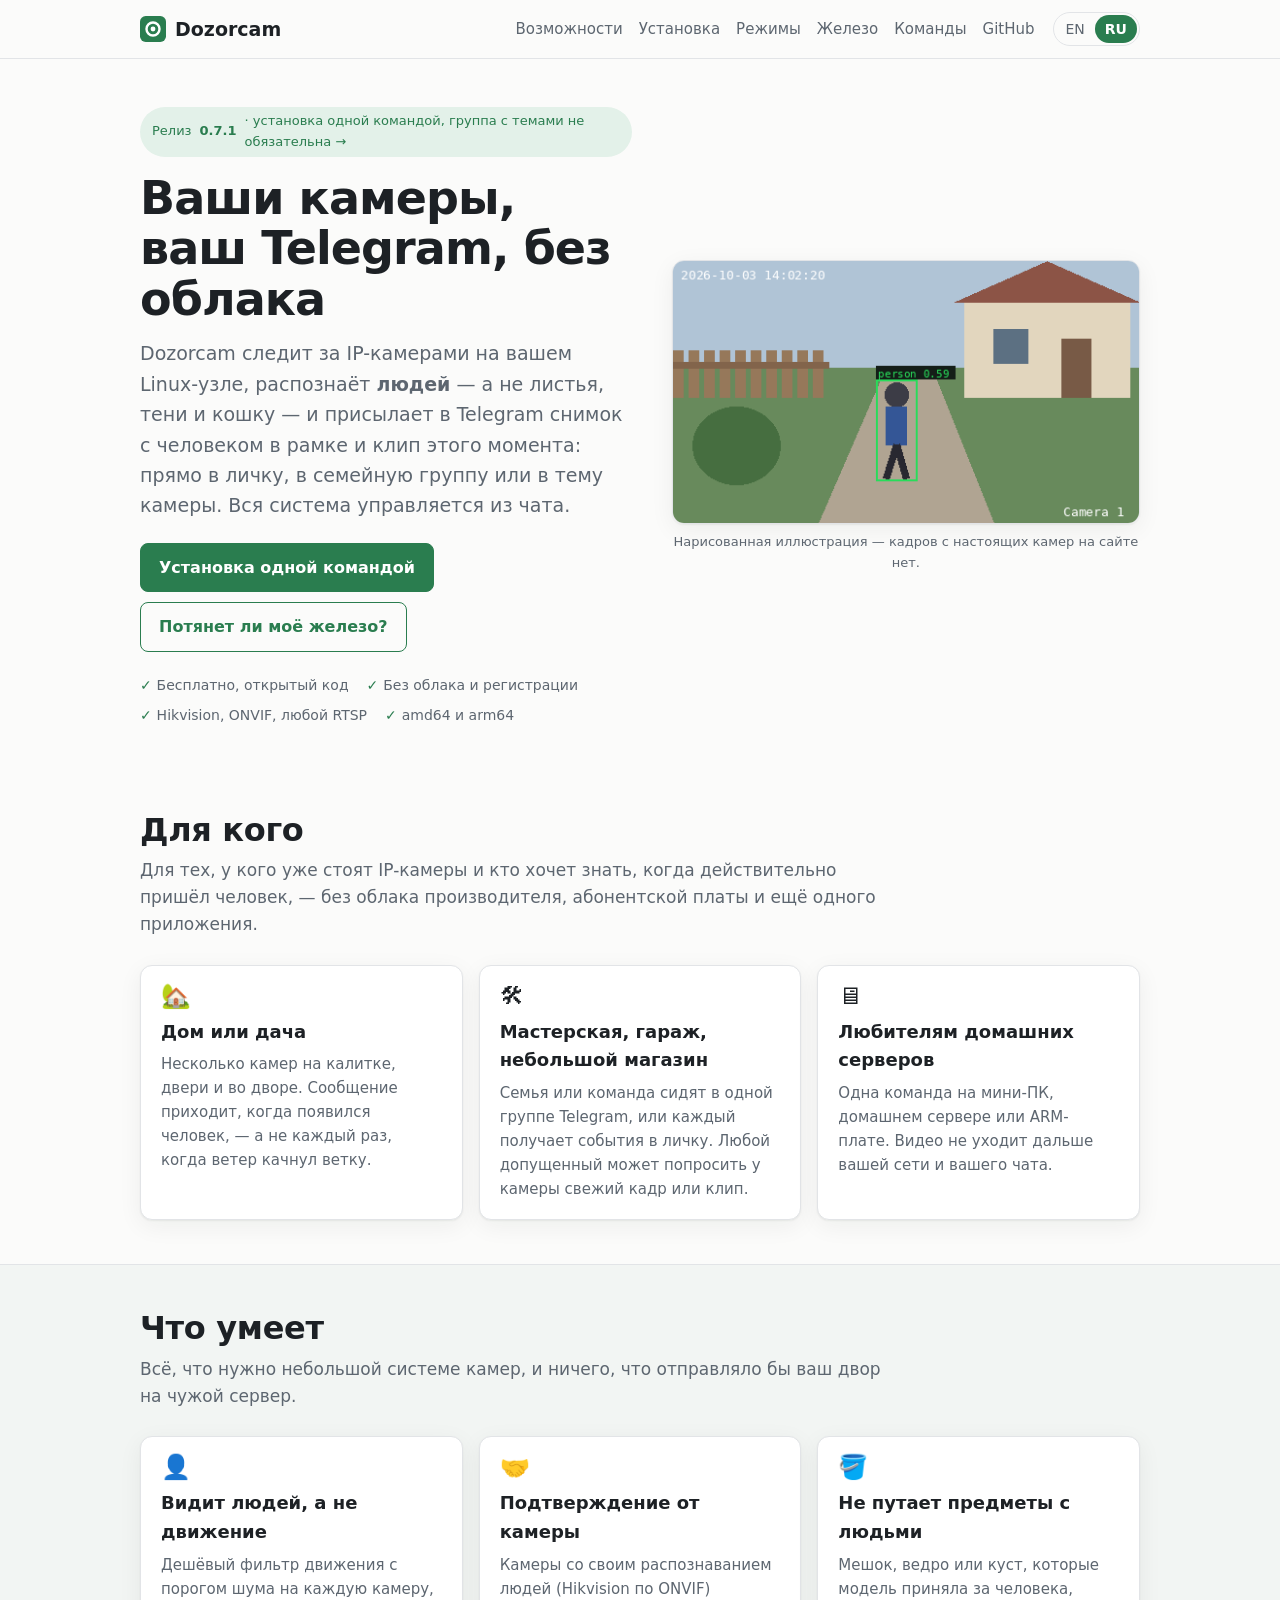
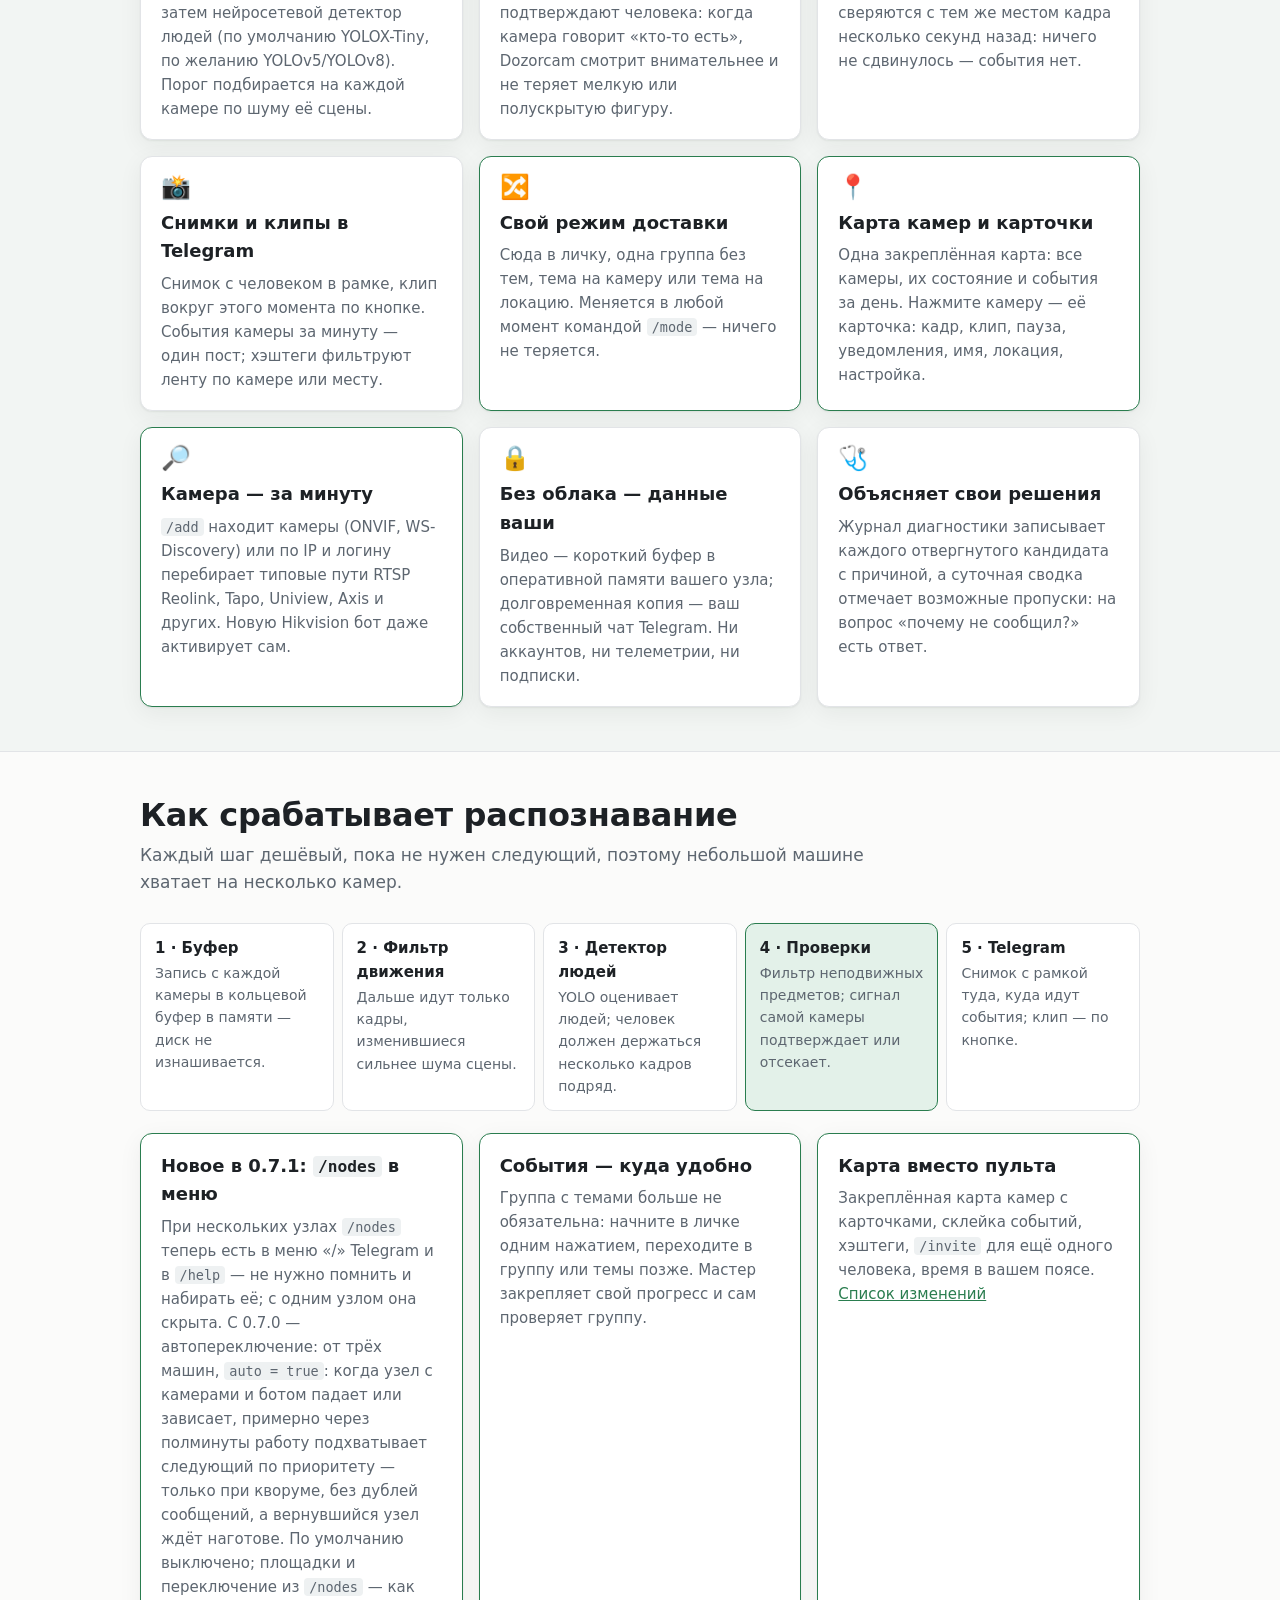
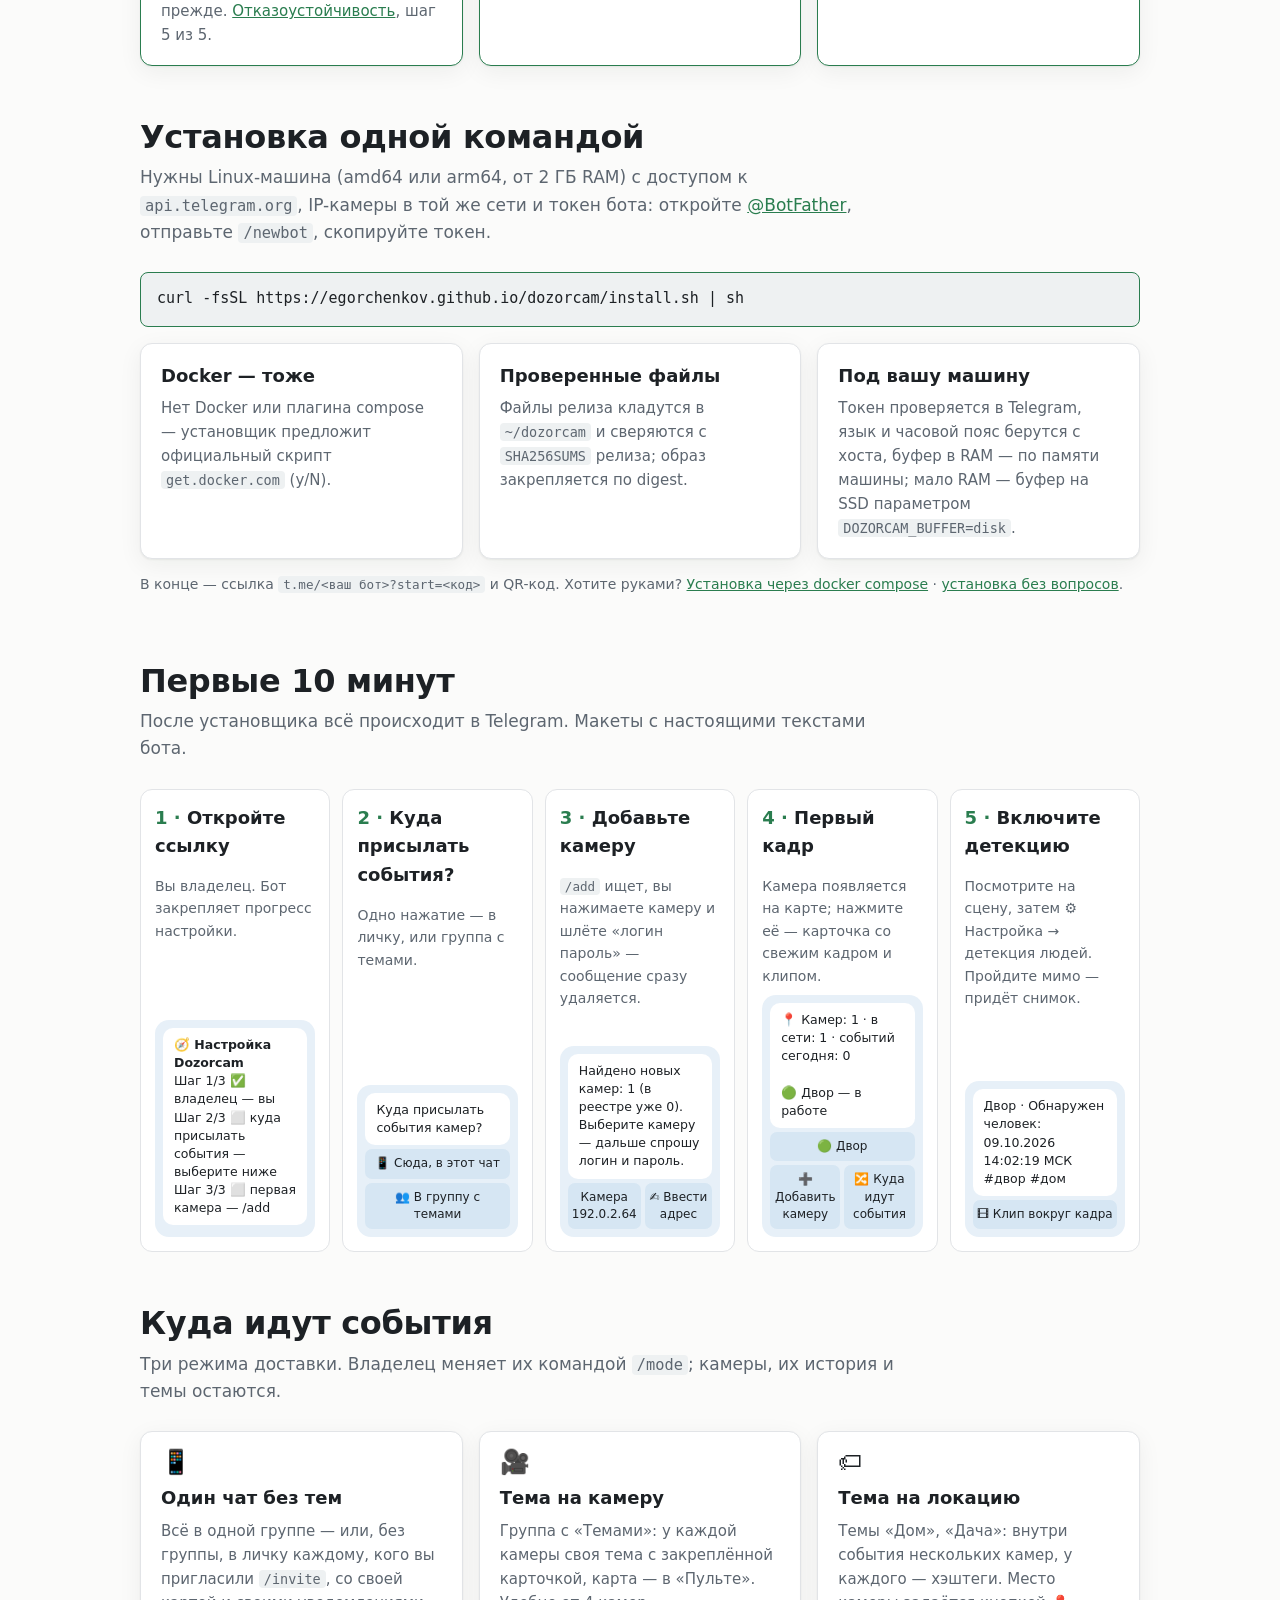
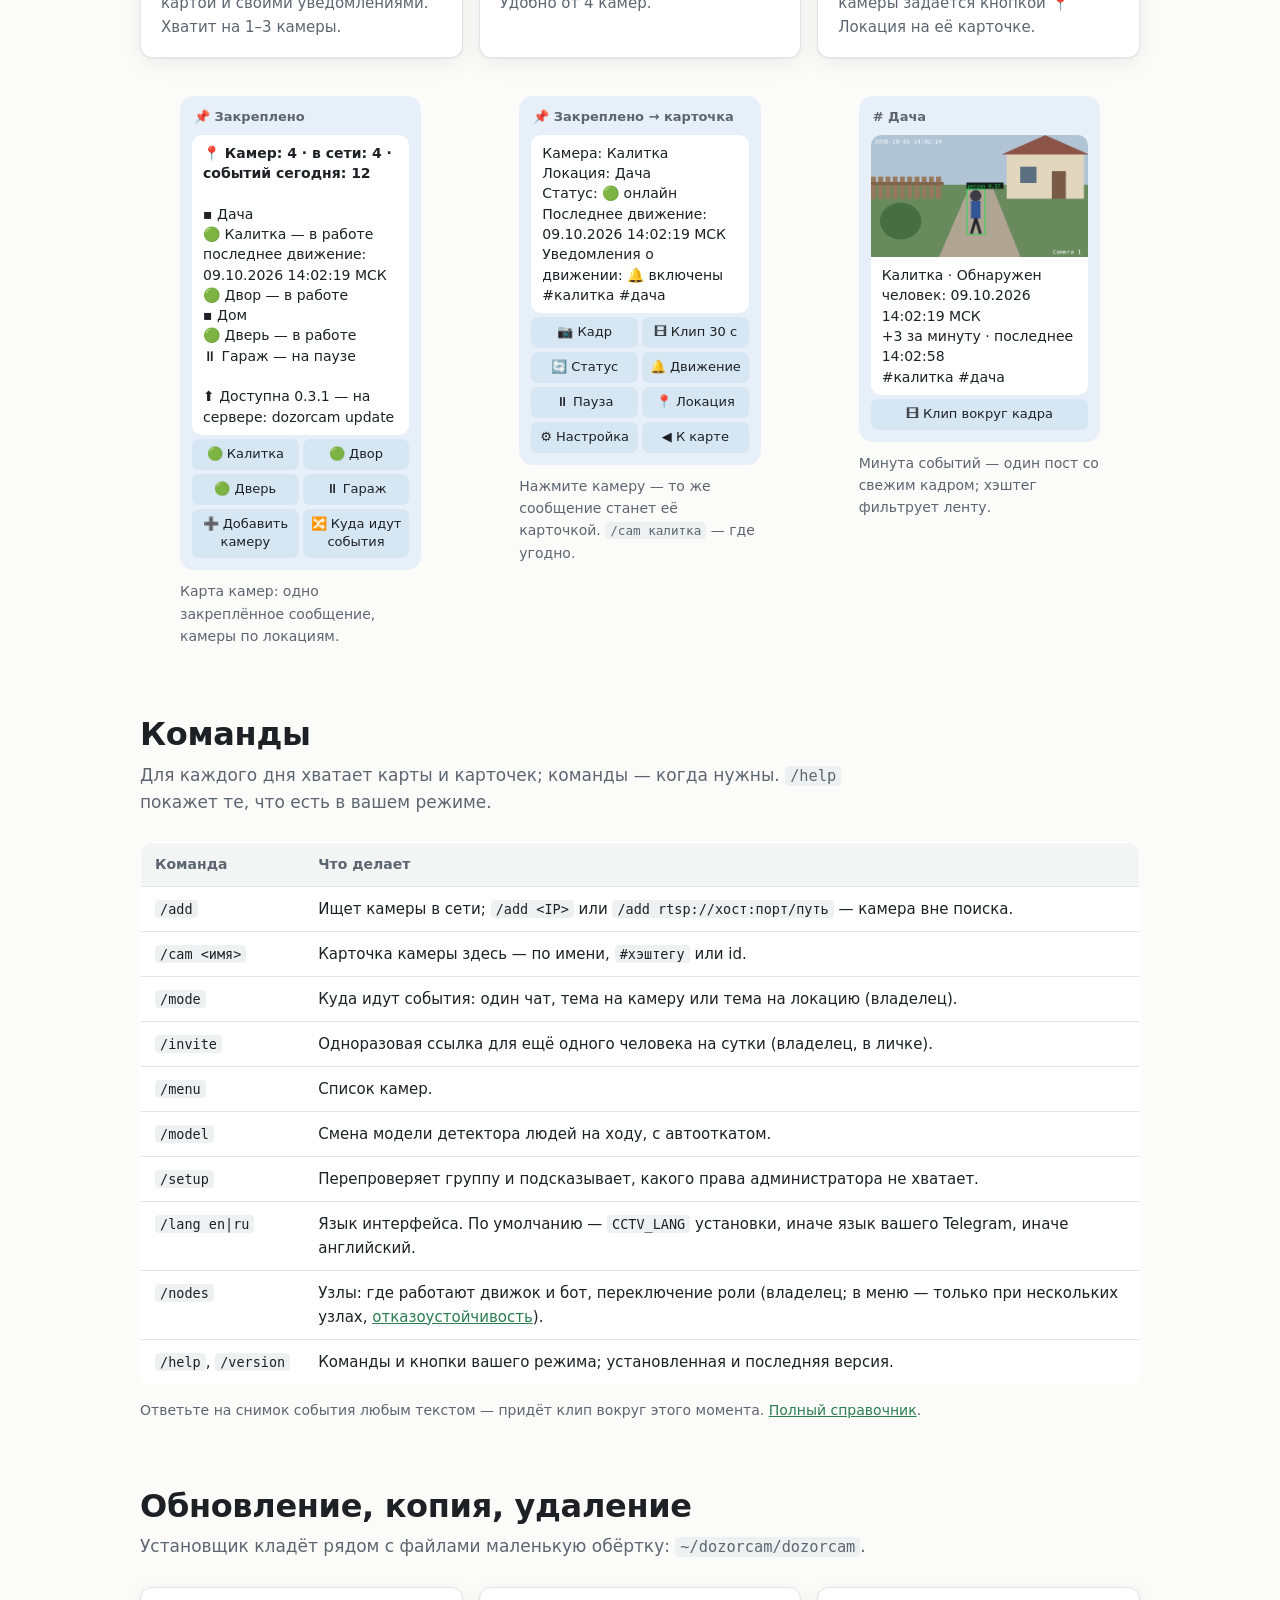
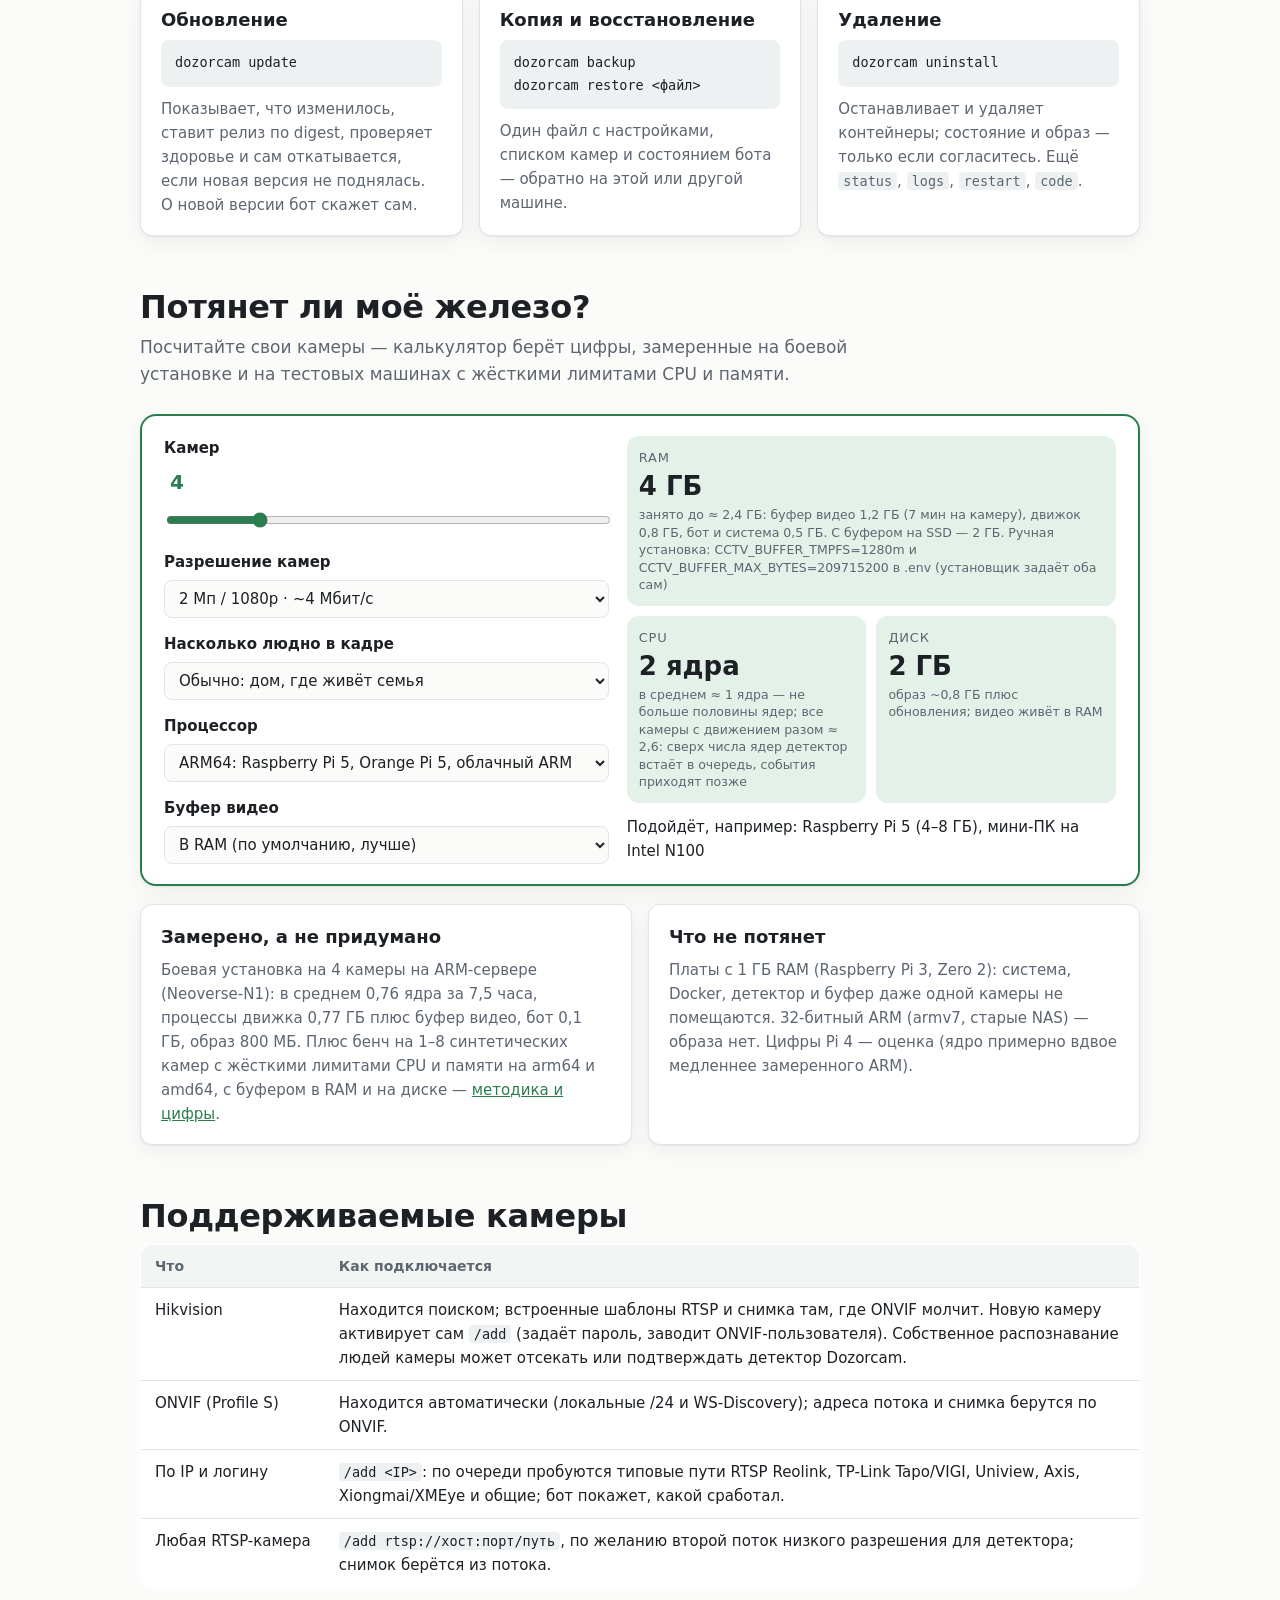
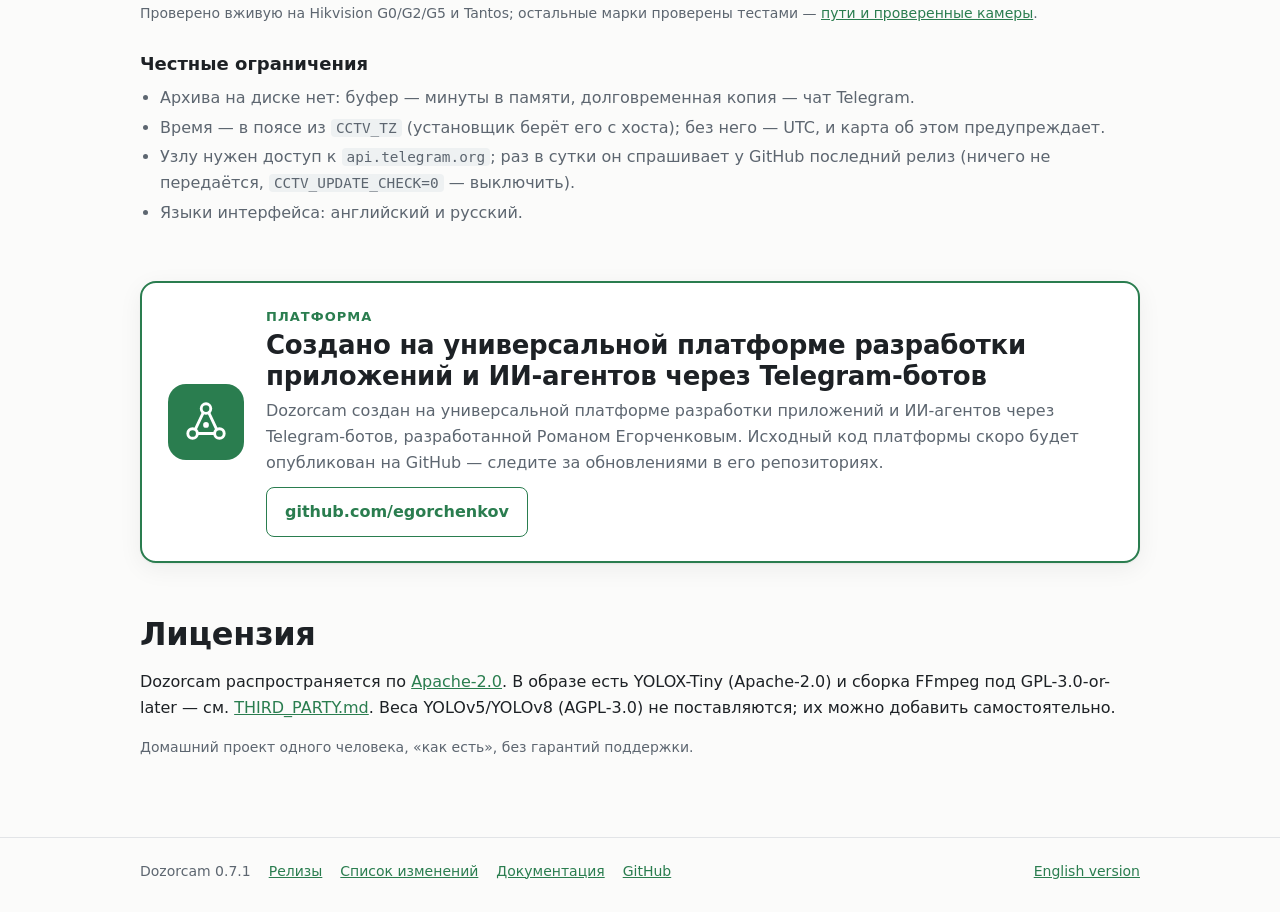
==== commit 66a6a3de: "Dozorcam 0.7.1" ====
--- a/docs/site/ru/index.html
+++ b/docs/site/ru/index.html
@@ -28,7 +28,7 @@
 <div class="wrap">
 <section class="hero" style="padding-top:48px">
   <div>
-    <a class="badge" href="https://github.com/egorchenkov/dozorcam/releases/latest">Релиз <b><!--site:version-->0.7.0<!--/site--></b> · установка одной командой, группа с темами не обязательна →</a>
+    <a class="badge" href="https://github.com/egorchenkov/dozorcam/releases/latest">Релиз <b><!--site:version-->0.7.1<!--/site--></b> · установка одной командой, группа с темами не обязательна →</a>
     <h1>Ваши камеры, ваш Telegram, без облака</h1>
     <p class="lead">Dozorcam следит за IP-камерами на вашем Linux-узле, распознаёт <b>людей</b> — а не листья,
     тени и кошку — и присылает в Telegram снимок с человеком в рамке и клип этого момента: прямо в личку,
@@ -89,7 +89,7 @@
     <li><b>5 · Telegram</b>Снимок с рамкой туда, куда идут события; клип — по кнопке.</li>
   </ol>
   <div class="grid c3" style="margin-top:22px">
-    <div class="card new"><h3>Новое в 0.7.0: автопереключение</h3><p>От трёх машин, <code>auto = true</code>: когда узел с камерами и ботом падает или зависает, примерно через полминуты работу подхватывает следующий по приоритету — только при кворуме, без дублей сообщений, а вернувшийся узел ждёт наготове. По умолчанию выключено; площадки и переключение из <code>/nodes</code> — как прежде. <a href="https://github.com/egorchenkov/dozorcam/blob/master/docs/failover.ru.md">Отказоустойчивость</a>, шаг 5 из 5.</p></div>
+    <div class="card new"><h3>Новое в 0.7.1: <code>/nodes</code> в меню</h3><p>При нескольких узлах <code>/nodes</code> теперь есть в меню «/» Telegram и в <code>/help</code> — не нужно помнить и набирать её; с одним узлом она скрыта. С 0.7.0 — автопереключение: от трёх машин, <code>auto = true</code>: когда узел с камерами и ботом падает или зависает, примерно через полминуты работу подхватывает следующий по приоритету — только при кворуме, без дублей сообщений, а вернувшийся узел ждёт наготове. По умолчанию выключено; площадки и переключение из <code>/nodes</code> — как прежде. <a href="https://github.com/egorchenkov/dozorcam/blob/master/docs/failover.ru.md">Отказоустойчивость</a>, шаг 5 из 5.</p></div>
     <div class="card new"><h3>События — куда удобно</h3><p>Группа с темами больше не обязательна: начните в личке одним нажатием, переходите в группу или темы позже. Мастер закрепляет свой прогресс и сам проверяет группу.</p></div>
     <div class="card new"><h3>Карта вместо пульта</h3><p>Закреплённая карта камер с карточками, склейка событий, хэштеги, <code>/invite</code> для ещё одного человека, время в вашем поясе. <a href="https://github.com/egorchenkov/dozorcam/blob/master/CHANGELOG.ru.md">Список изменений</a></p></div>
   </div>
@@ -205,6 +205,7 @@
     <tr><td><code>/model</code></td><td>Смена модели детектора людей на ходу, с автооткатом.</td></tr>
     <tr><td><code>/setup</code></td><td>Перепроверяет группу и подсказывает, какого права администратора не хватает.</td></tr>
     <tr><td><code>/lang en|ru</code></td><td>Язык интерфейса. По умолчанию — <code>CCTV_LANG</code> установки, иначе язык вашего Telegram, иначе английский.</td></tr>
+    <tr><td><code>/nodes</code></td><td>Узлы: где работают движок и бот, переключение роли (владелец; в меню — только при нескольких узлах, <a href="https://github.com/egorchenkov/dozorcam/blob/master/docs/failover.ru.md">отказоустойчивость</a>).</td></tr>
     <tr><td><code>/help</code>, <code>/version</code></td><td>Команды и кнопки вашего режима; установленная и последняя версия.</td></tr>
   </table>
   </div>
@@ -318,7 +319,7 @@
 
 <footer>
   <div class="wrap">
-    <span>Dozorcam <!--site:version-->0.7.0<!--/site--></span>
+    <span>Dozorcam <!--site:version-->0.7.1<!--/site--></span>
     <a href="https://github.com/egorchenkov/dozorcam/releases">Релизы</a>
     <a href="https://github.com/egorchenkov/dozorcam/blob/master/CHANGELOG.ru.md">Список изменений</a>
     <a href="https://github.com/egorchenkov/dozorcam/blob/master/docs/README.md">Документация</a>
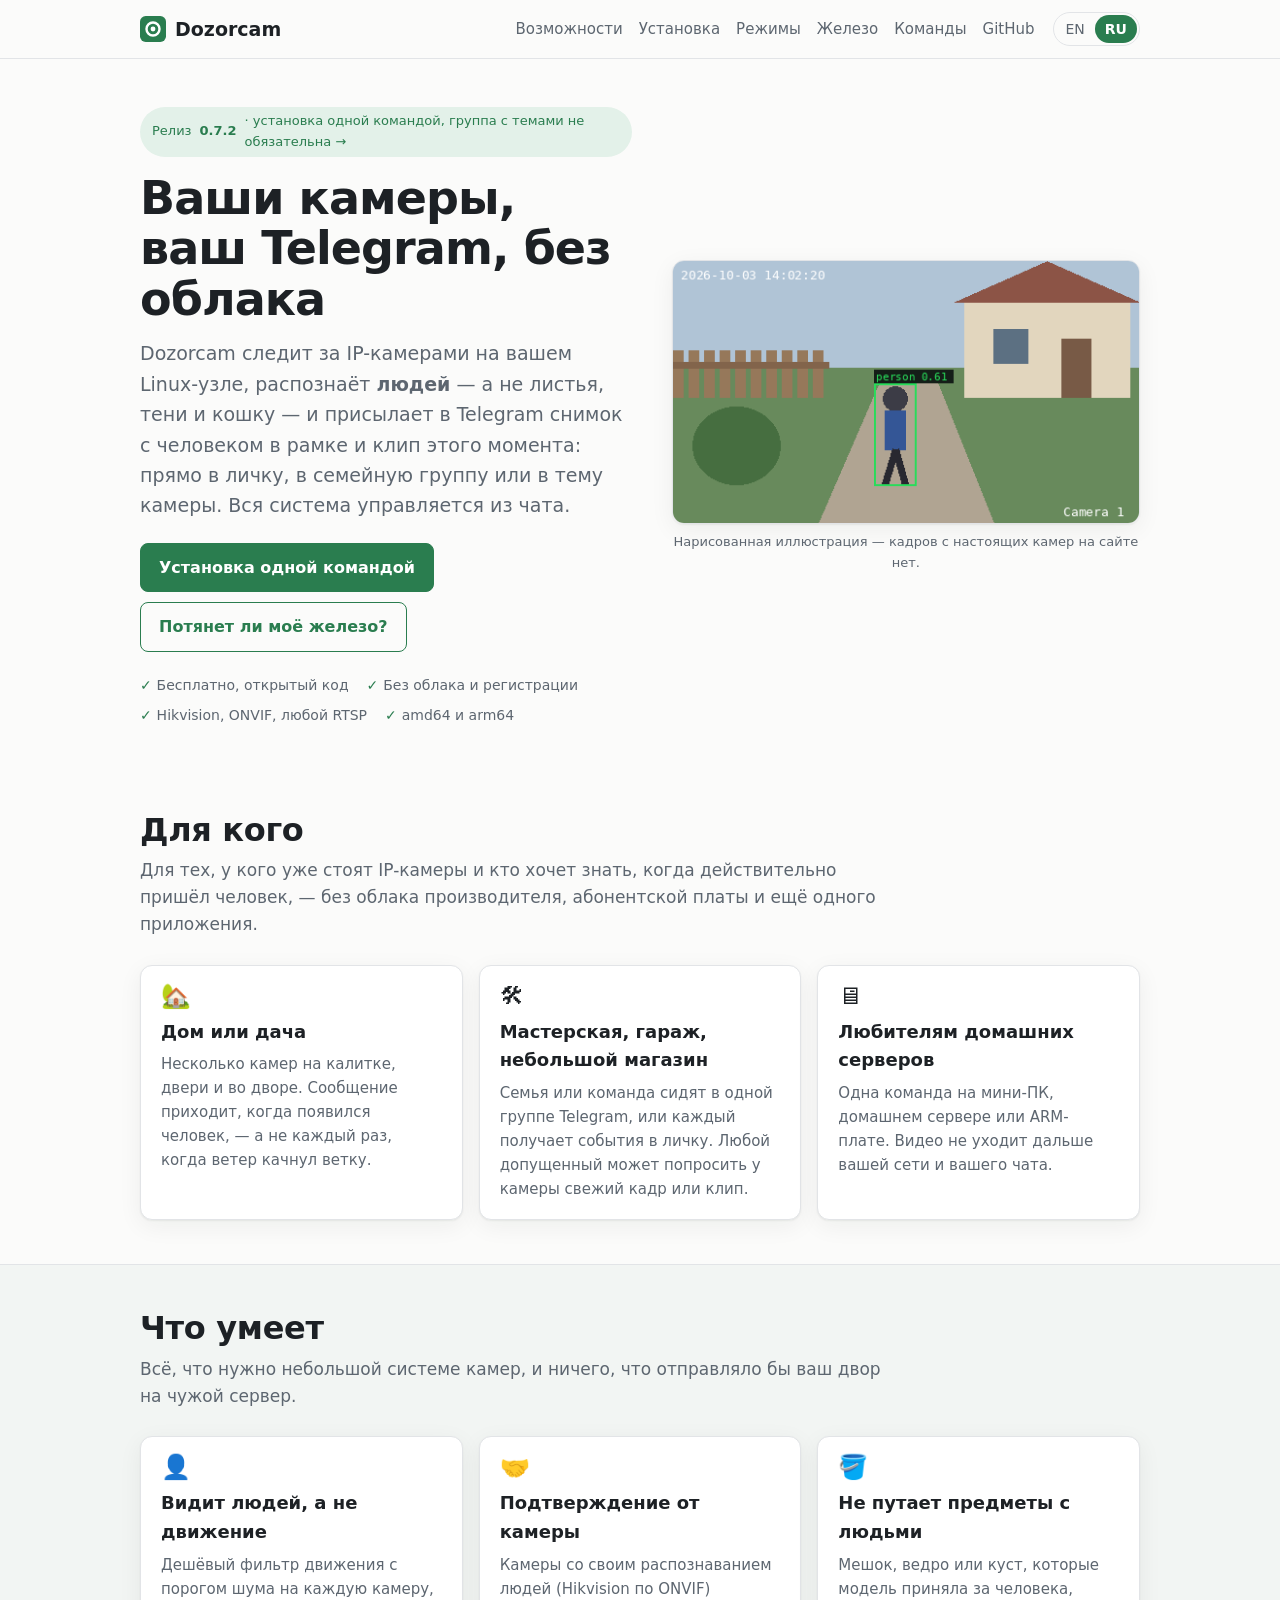
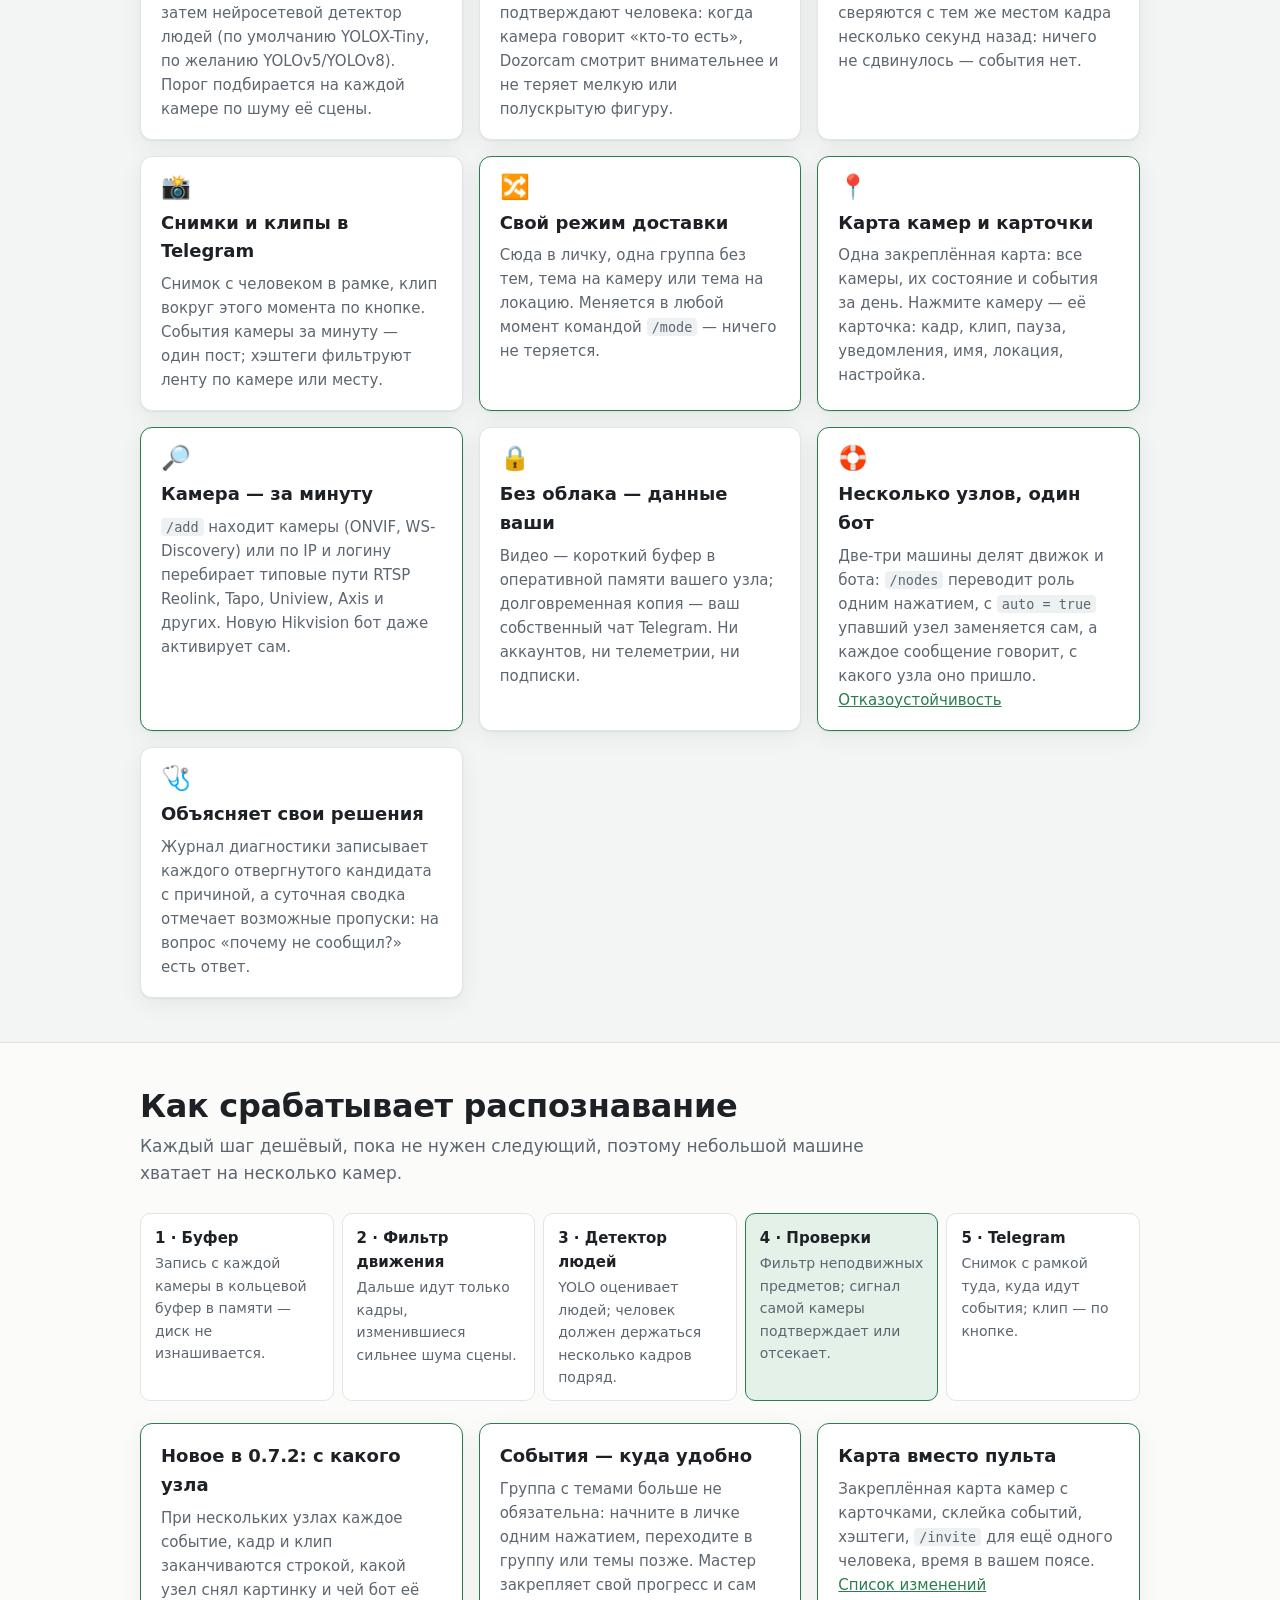
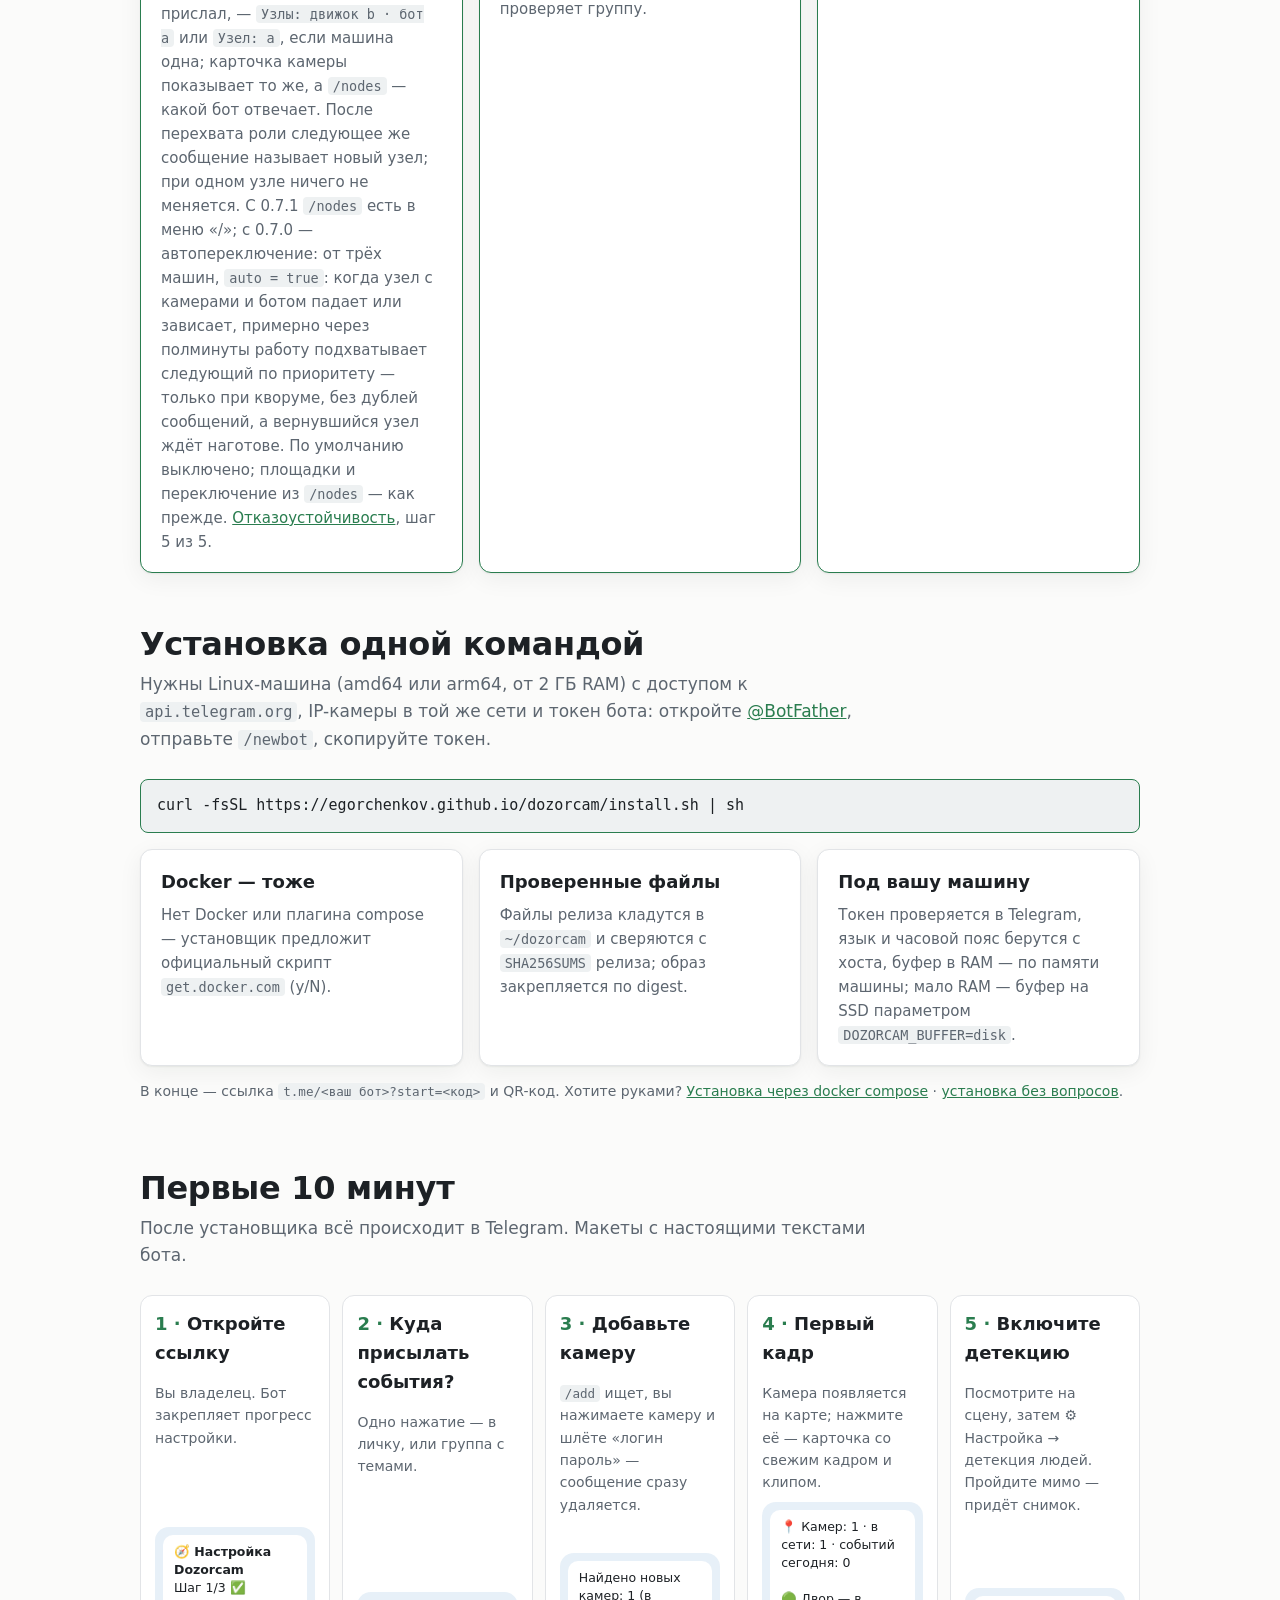
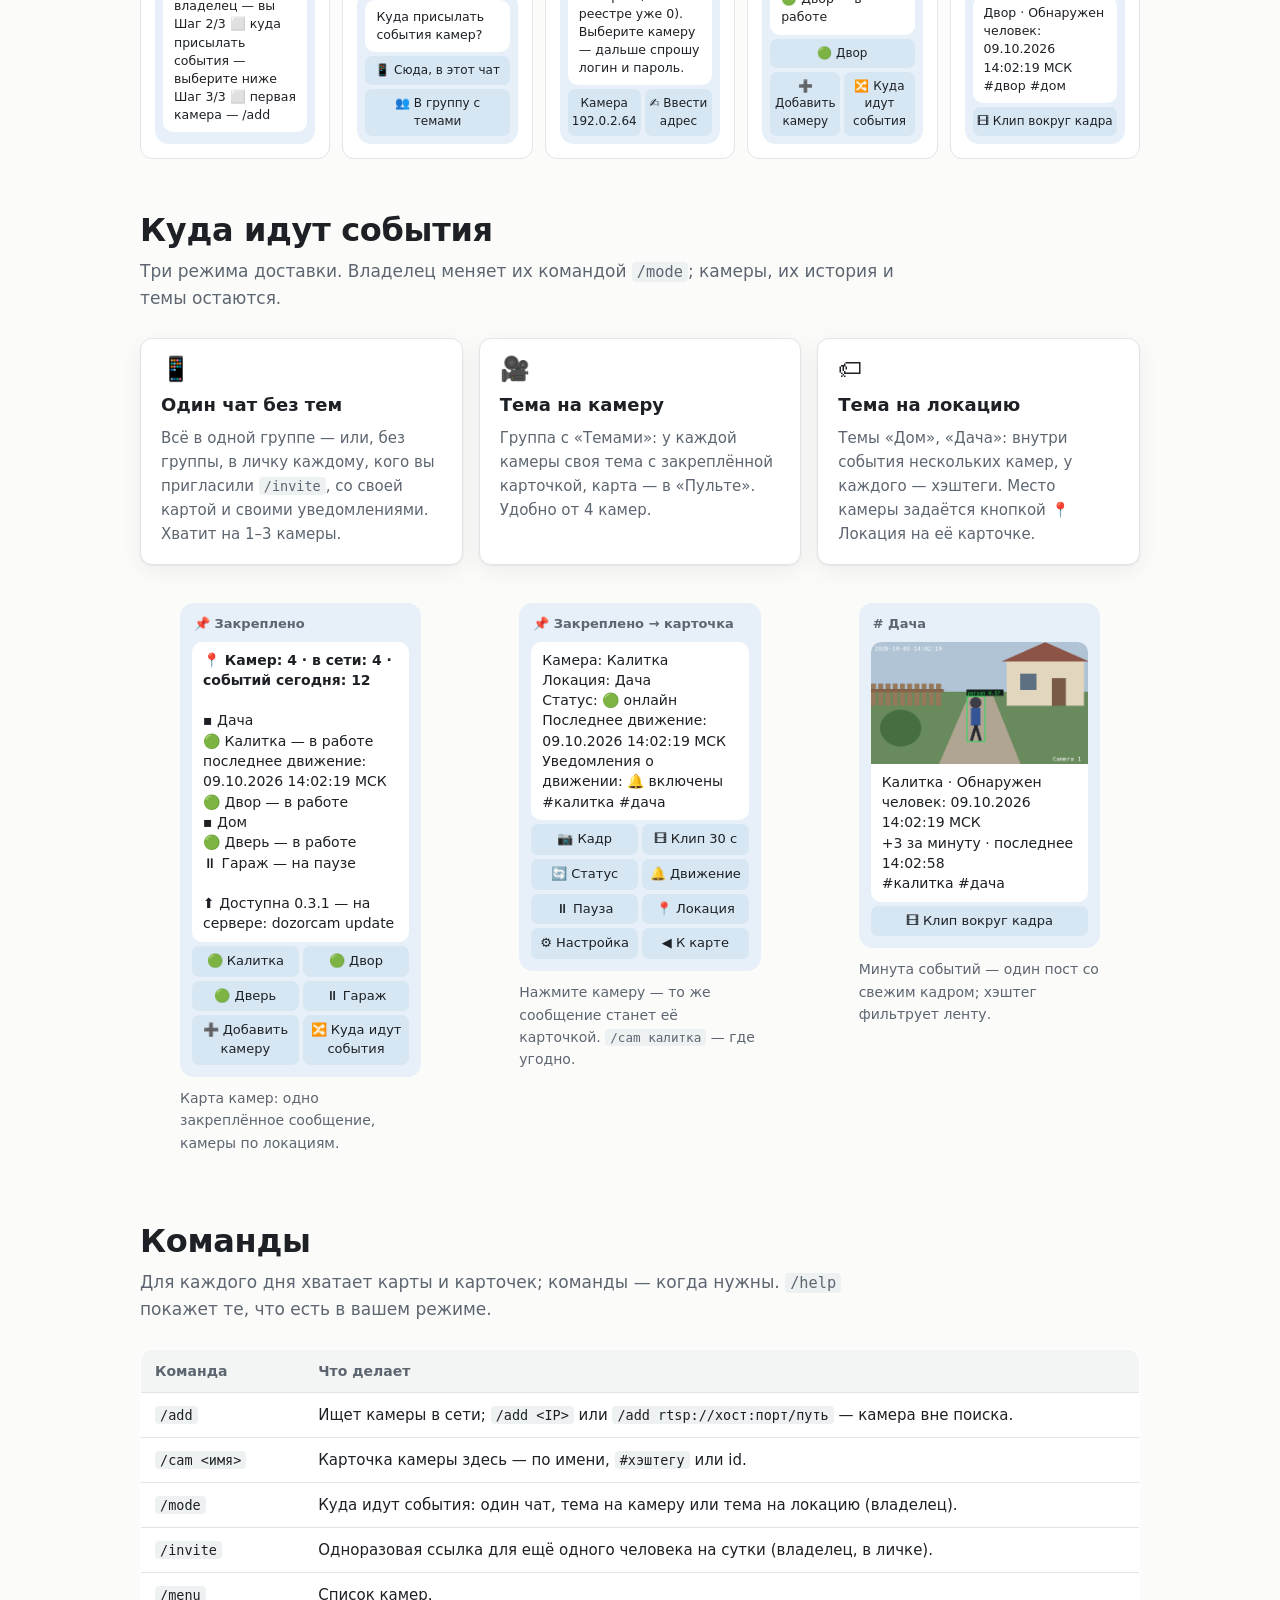
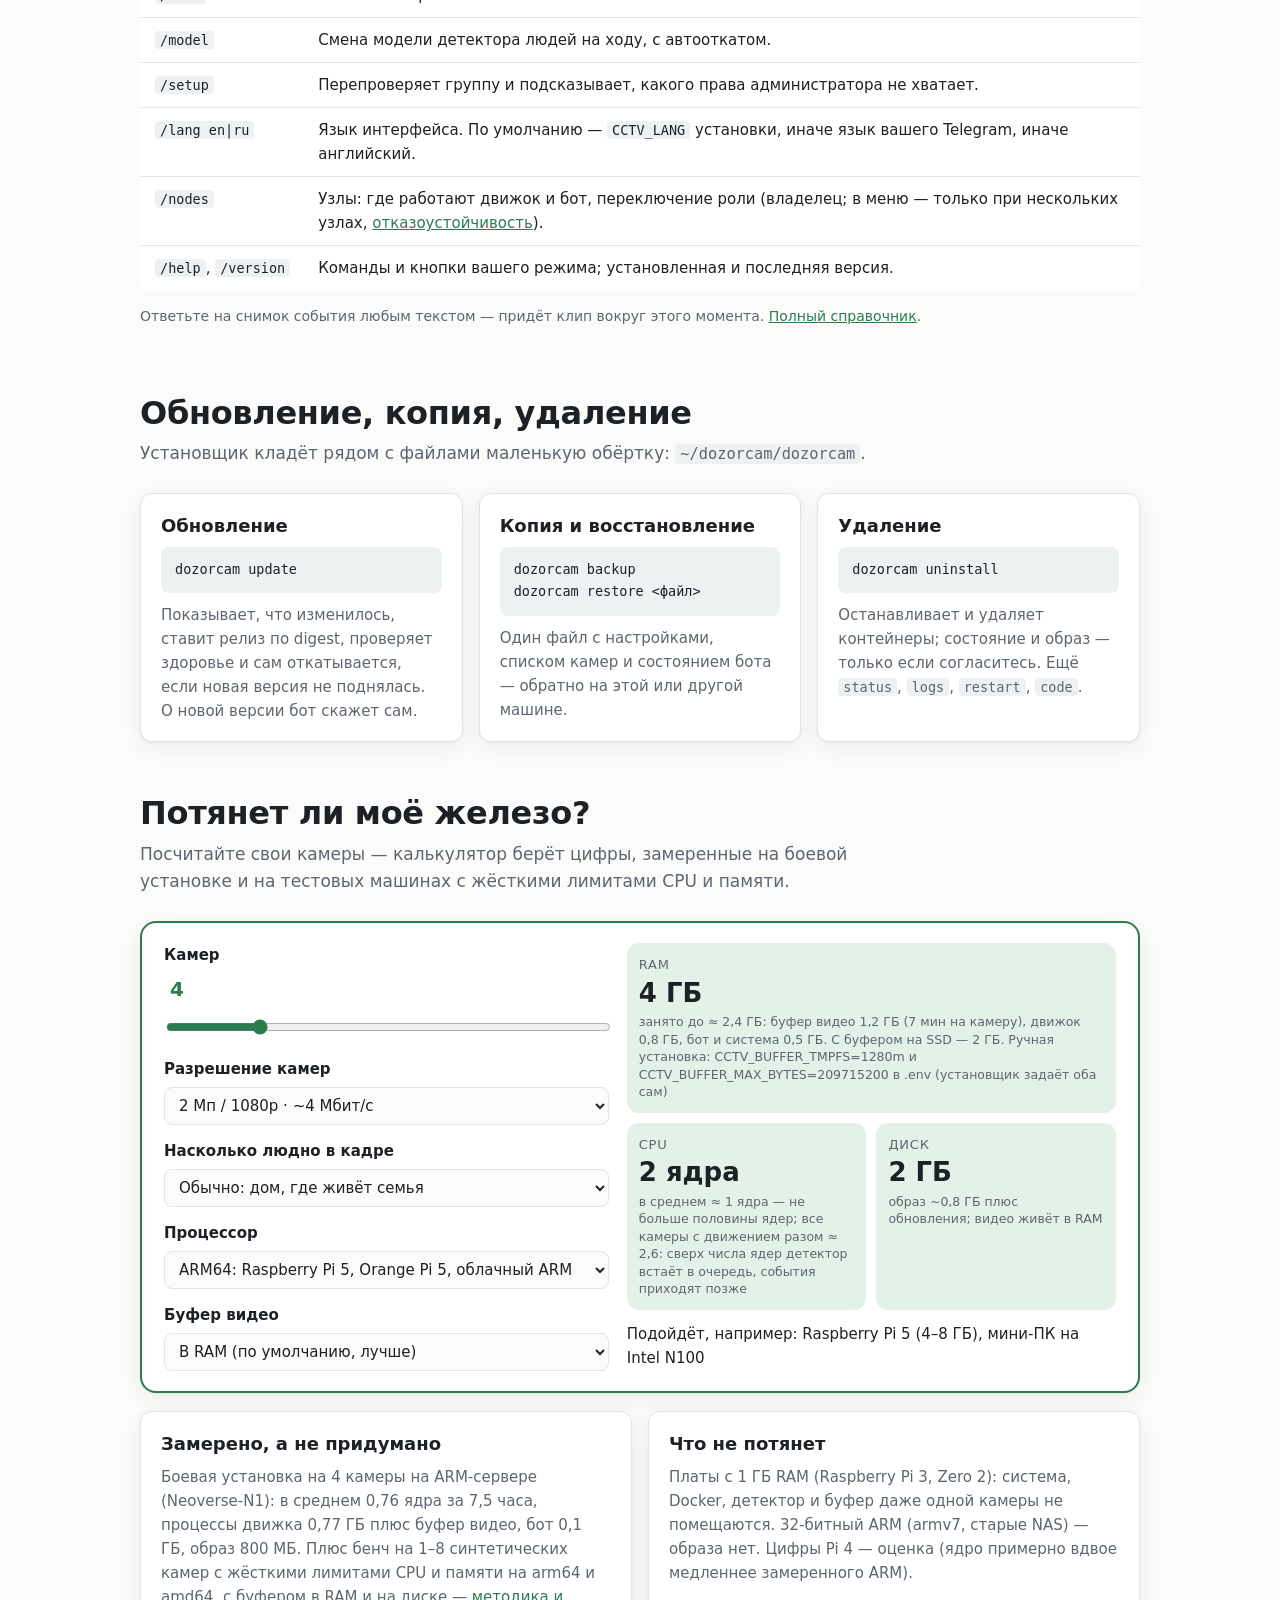
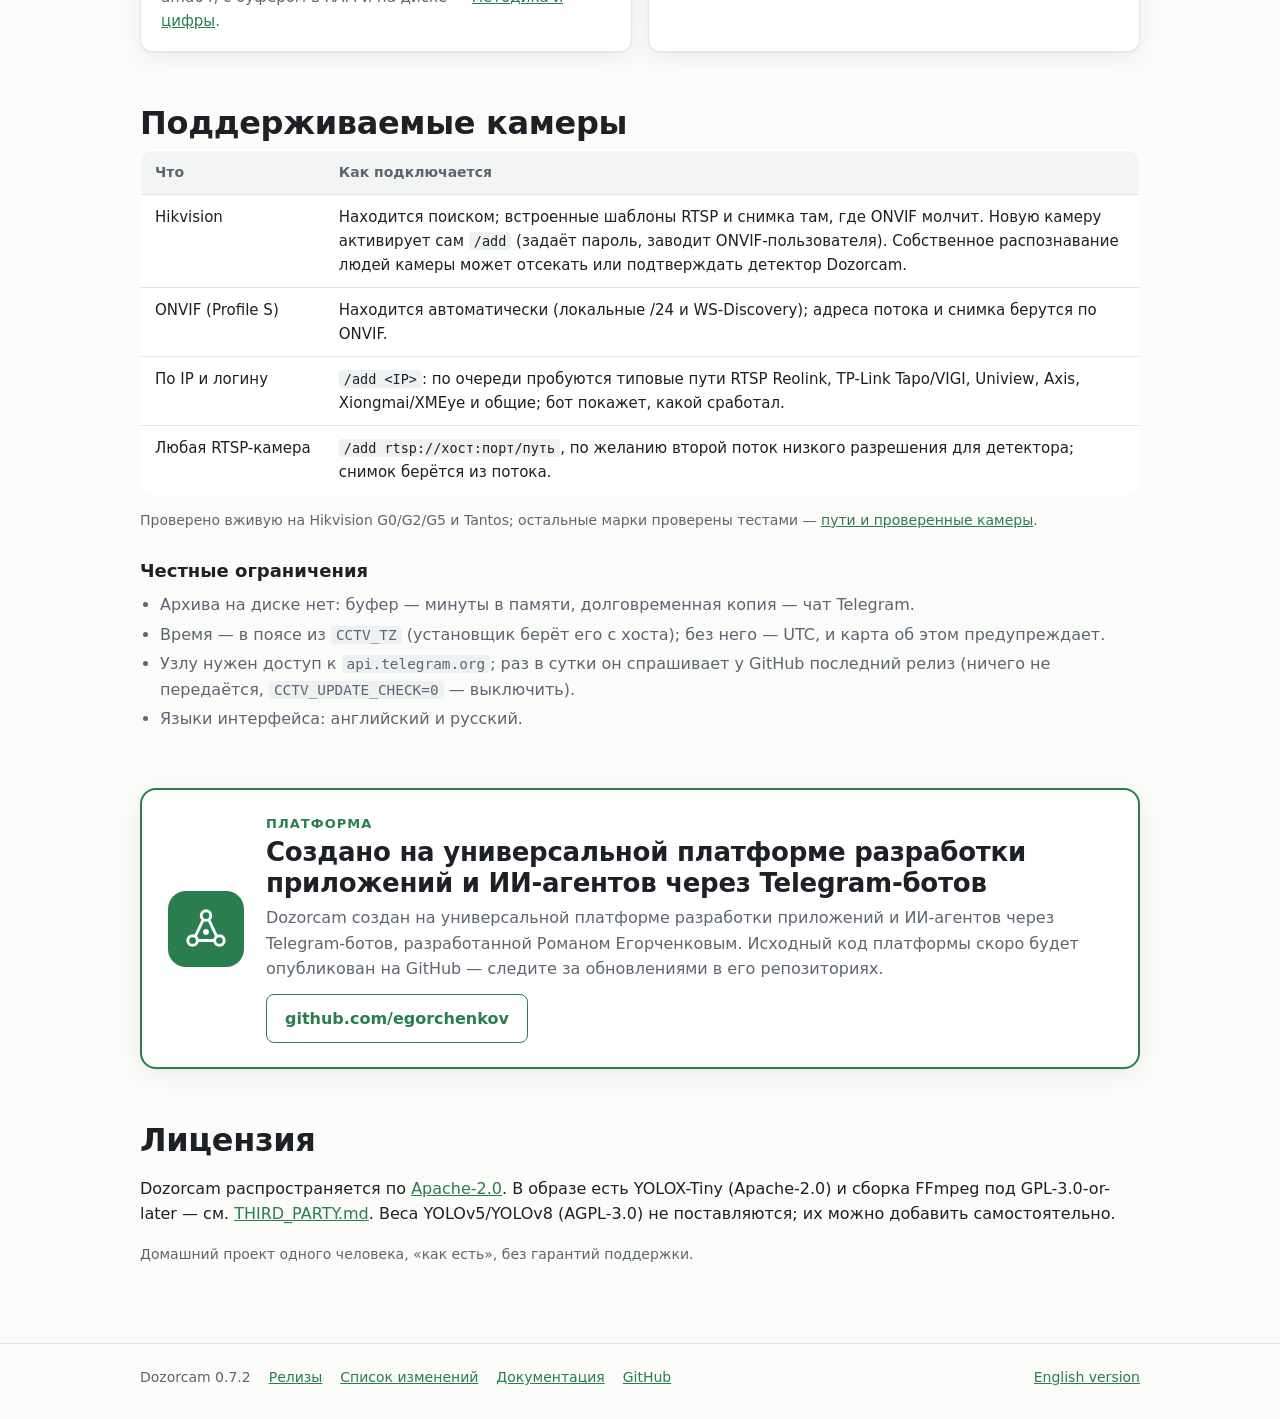
==== commit 7237f713: "Dozorcam 0.7.2" ====
--- a/docs/site/ru/index.html
+++ b/docs/site/ru/index.html
@@ -28,7 +28,7 @@
 <div class="wrap">
 <section class="hero" style="padding-top:48px">
   <div>
-    <a class="badge" href="https://github.com/egorchenkov/dozorcam/releases/latest">Релиз <b><!--site:version-->0.7.1<!--/site--></b> · установка одной командой, группа с темами не обязательна →</a>
+    <a class="badge" href="https://github.com/egorchenkov/dozorcam/releases/latest">Релиз <b><!--site:version-->0.7.2<!--/site--></b> · установка одной командой, группа с темами не обязательна →</a>
     <h1>Ваши камеры, ваш Telegram, без облака</h1>
     <p class="lead">Dozorcam следит за IP-камерами на вашем Linux-узле, распознаёт <b>людей</b> — а не листья,
     тени и кошку — и присылает в Telegram снимок с человеком в рамке и клип этого момента: прямо в личку,
@@ -72,6 +72,7 @@
     <div class="card new"><span class="ico">📍</span><h3>Карта камер и карточки</h3><p>Одна закреплённая карта: все камеры, их состояние и события за день. Нажмите камеру — её карточка: кадр, клип, пауза, уведомления, имя, локация, настройка.</p></div>
     <div class="card new"><span class="ico">🔎</span><h3>Камера — за минуту</h3><p><code>/add</code> находит камеры (ONVIF, WS-Discovery) или по IP и логину перебирает типовые пути RTSP Reolink, Tapo, Uniview, Axis и других. Новую Hikvision бот даже активирует сам.</p></div>
     <div class="card"><span class="ico">🔒</span><h3>Без облака — данные ваши</h3><p>Видео — короткий буфер в оперативной памяти вашего узла; долговременная копия — ваш собственный чат Telegram. Ни аккаунтов, ни телеметрии, ни подписки.</p></div>
+    <div class="card new"><span class="ico">🛟</span><h3>Несколько узлов, один бот</h3><p>Две-три машины делят движок и бота: <code>/nodes</code> переводит роль одним нажатием, с <code>auto = true</code> упавший узел заменяется сам, а каждое сообщение говорит, с какого узла оно пришло. <a href="https://github.com/egorchenkov/dozorcam/blob/master/docs/failover.ru.md">Отказоустойчивость</a></p></div>
     <div class="card"><span class="ico">🩺</span><h3>Объясняет свои решения</h3><p>Журнал диагностики записывает каждого отвергнутого кандидата с причиной, а суточная сводка отмечает возможные пропуски: на вопрос «почему не сообщил?» есть ответ.</p></div>
   </div>
 </div>
@@ -89,7 +90,7 @@
     <li><b>5 · Telegram</b>Снимок с рамкой туда, куда идут события; клип — по кнопке.</li>
   </ol>
   <div class="grid c3" style="margin-top:22px">
-    <div class="card new"><h3>Новое в 0.7.1: <code>/nodes</code> в меню</h3><p>При нескольких узлах <code>/nodes</code> теперь есть в меню «/» Telegram и в <code>/help</code> — не нужно помнить и набирать её; с одним узлом она скрыта. С 0.7.0 — автопереключение: от трёх машин, <code>auto = true</code>: когда узел с камерами и ботом падает или зависает, примерно через полминуты работу подхватывает следующий по приоритету — только при кворуме, без дублей сообщений, а вернувшийся узел ждёт наготове. По умолчанию выключено; площадки и переключение из <code>/nodes</code> — как прежде. <a href="https://github.com/egorchenkov/dozorcam/blob/master/docs/failover.ru.md">Отказоустойчивость</a>, шаг 5 из 5.</p></div>
+    <div class="card new"><h3>Новое в 0.7.2: с какого узла</h3><p>При нескольких узлах каждое событие, кадр и клип заканчиваются строкой, какой узел снял картинку и чей бот её прислал, — <code>Узлы: движок b · бот a</code> или <code>Узел: a</code>, если машина одна; карточка камеры показывает то же, а <code>/nodes</code> — какой бот отвечает. После перехвата роли следующее же сообщение называет новый узел; при одном узле ничего не меняется. С 0.7.1 <code>/nodes</code> есть в меню «/»; с 0.7.0 — автопереключение: от трёх машин, <code>auto = true</code>: когда узел с камерами и ботом падает или зависает, примерно через полминуты работу подхватывает следующий по приоритету — только при кворуме, без дублей сообщений, а вернувшийся узел ждёт наготове. По умолчанию выключено; площадки и переключение из <code>/nodes</code> — как прежде. <a href="https://github.com/egorchenkov/dozorcam/blob/master/docs/failover.ru.md">Отказоустойчивость</a>, шаг 5 из 5.</p></div>
     <div class="card new"><h3>События — куда удобно</h3><p>Группа с темами больше не обязательна: начните в личке одним нажатием, переходите в группу или темы позже. Мастер закрепляет свой прогресс и сам проверяет группу.</p></div>
     <div class="card new"><h3>Карта вместо пульта</h3><p>Закреплённая карта камер с карточками, склейка событий, хэштеги, <code>/invite</code> для ещё одного человека, время в вашем поясе. <a href="https://github.com/egorchenkov/dozorcam/blob/master/CHANGELOG.ru.md">Список изменений</a></p></div>
   </div>
@@ -319,7 +320,7 @@
 
 <footer>
   <div class="wrap">
-    <span>Dozorcam <!--site:version-->0.7.1<!--/site--></span>
+    <span>Dozorcam <!--site:version-->0.7.2<!--/site--></span>
     <a href="https://github.com/egorchenkov/dozorcam/releases">Релизы</a>
     <a href="https://github.com/egorchenkov/dozorcam/blob/master/CHANGELOG.ru.md">Список изменений</a>
     <a href="https://github.com/egorchenkov/dozorcam/blob/master/docs/README.md">Документация</a>
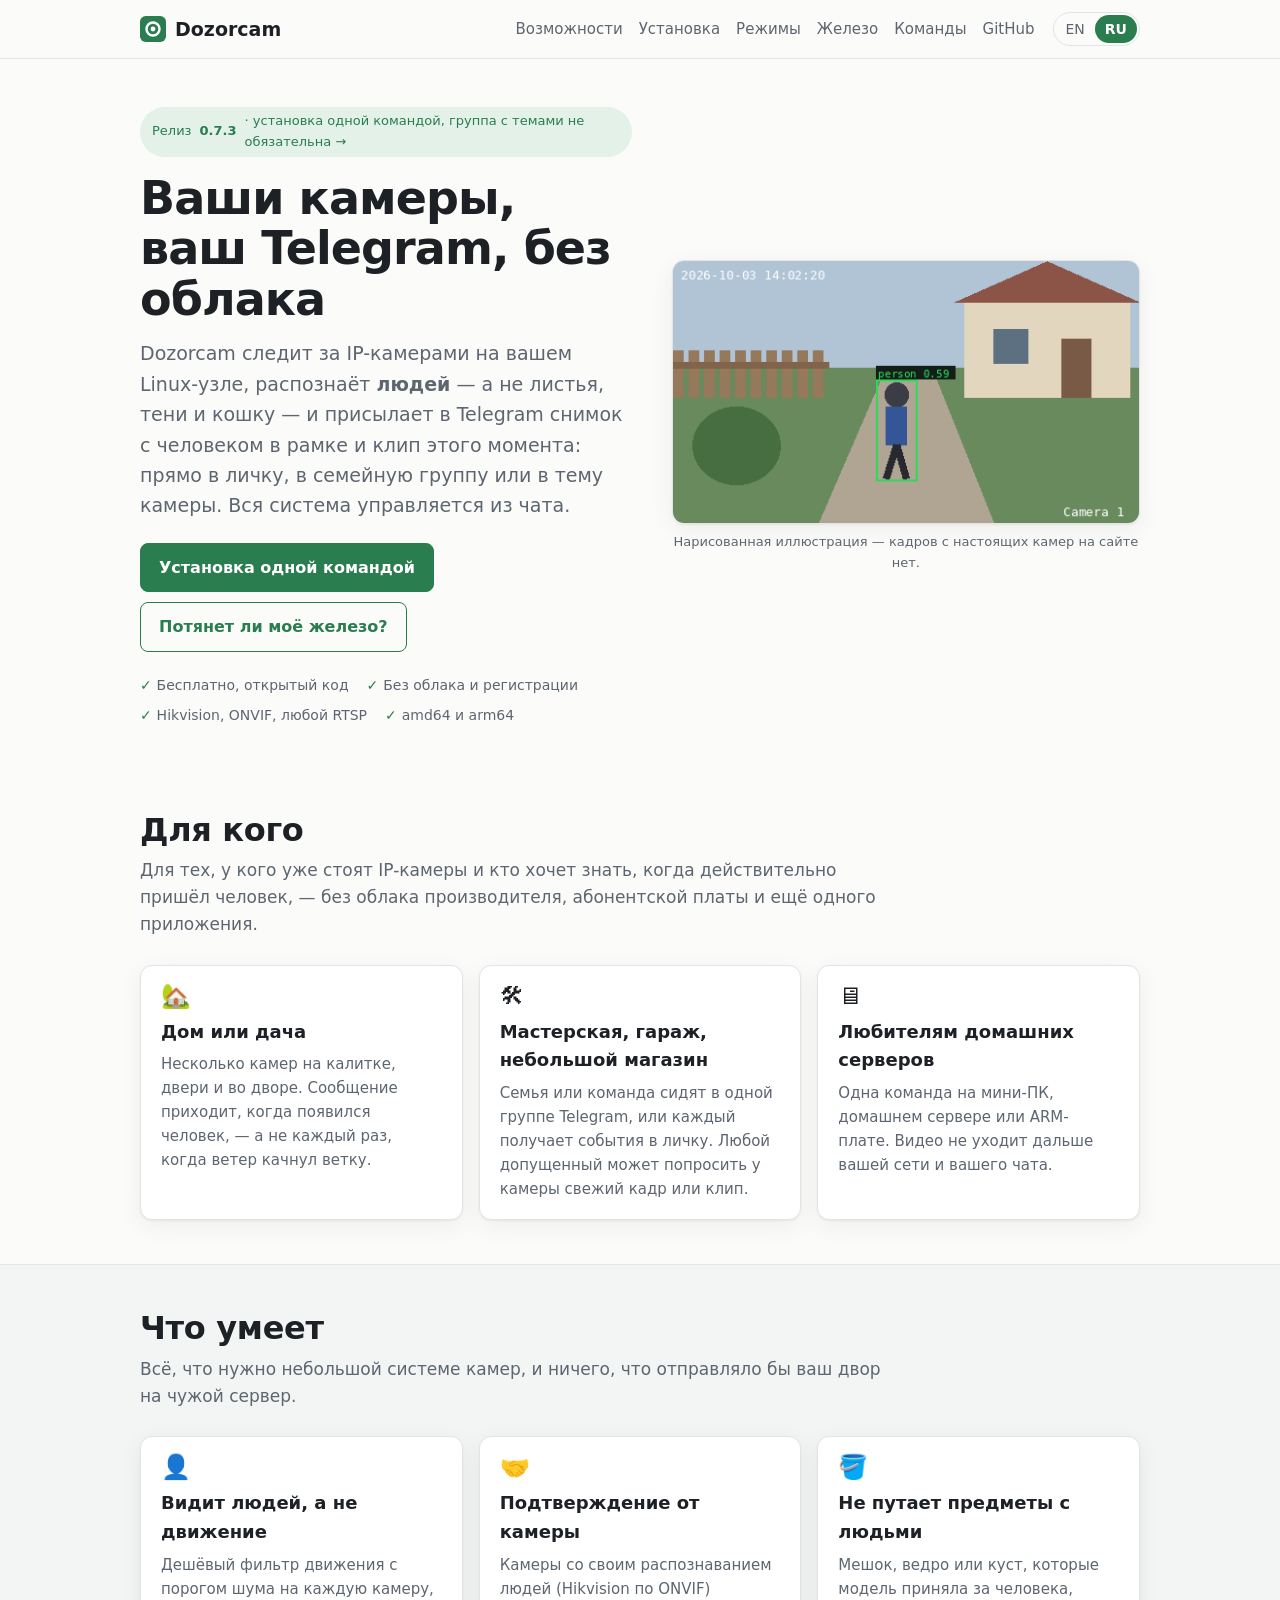
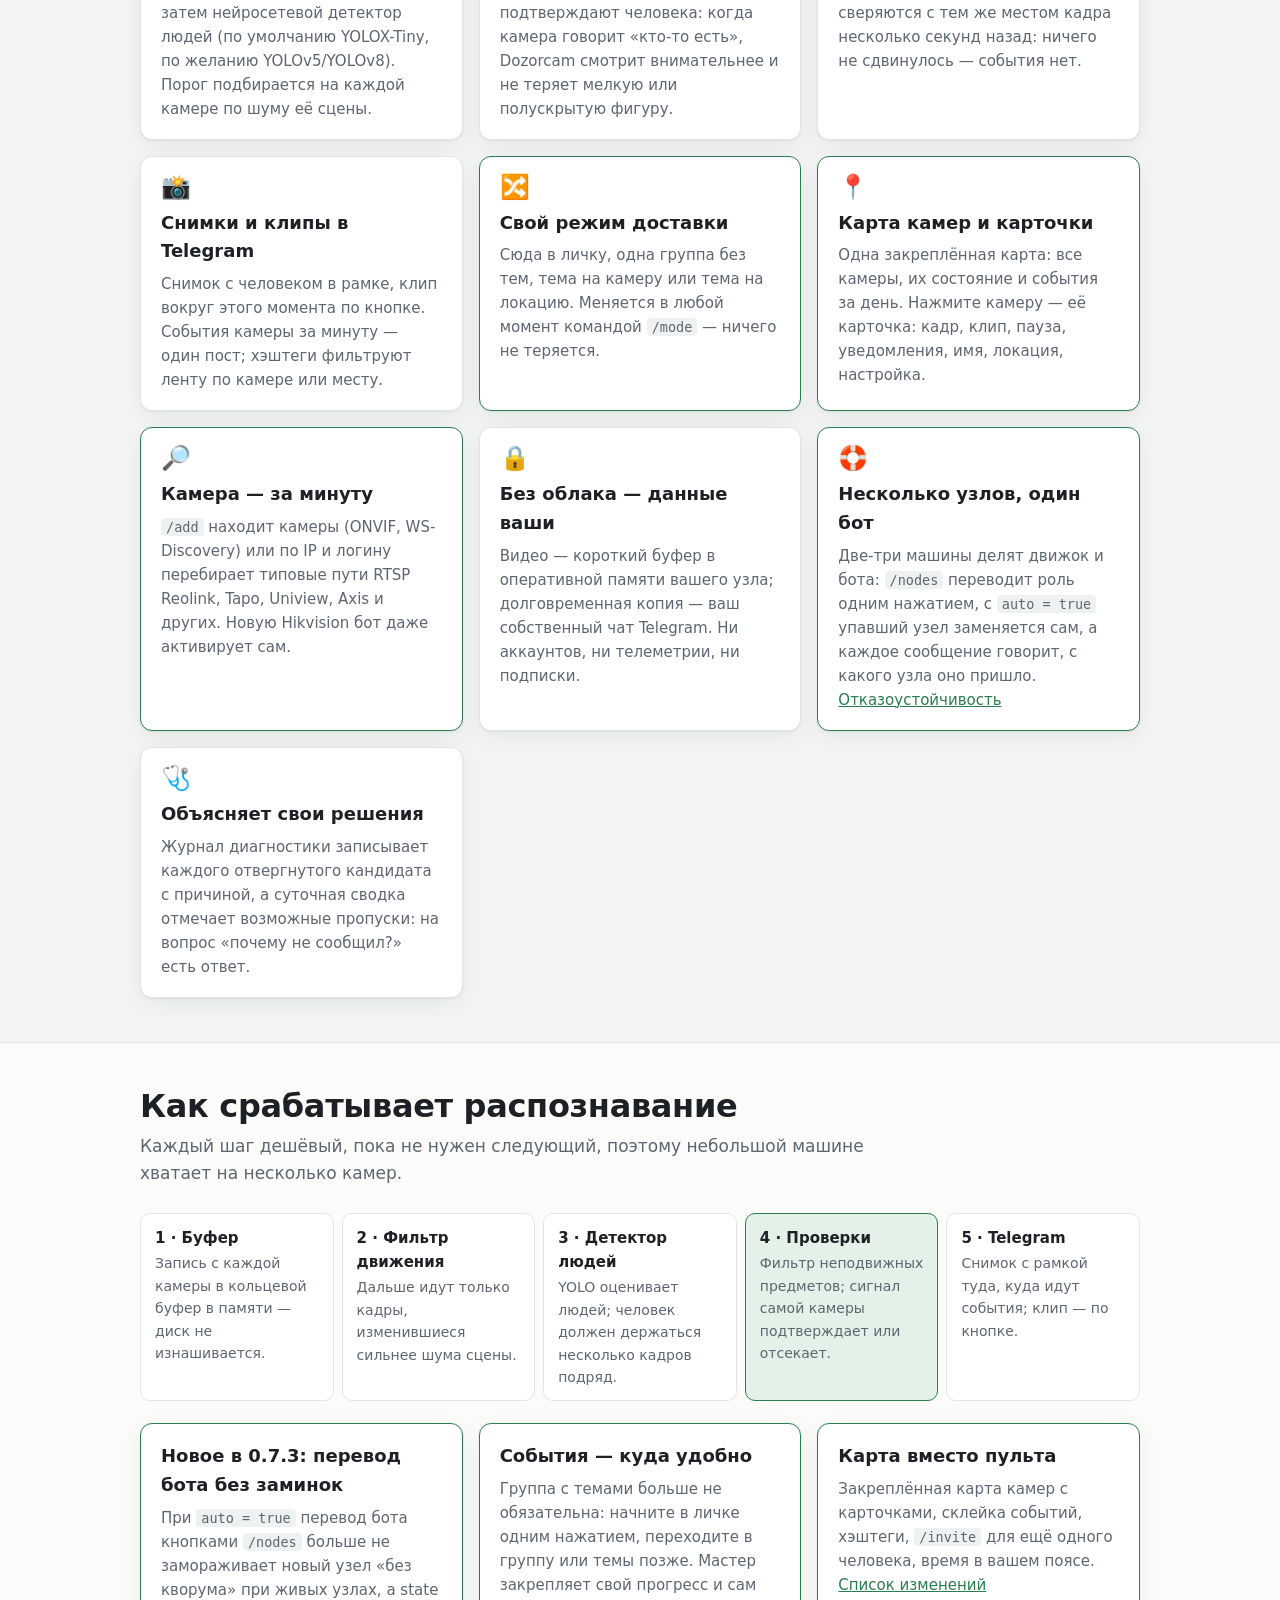
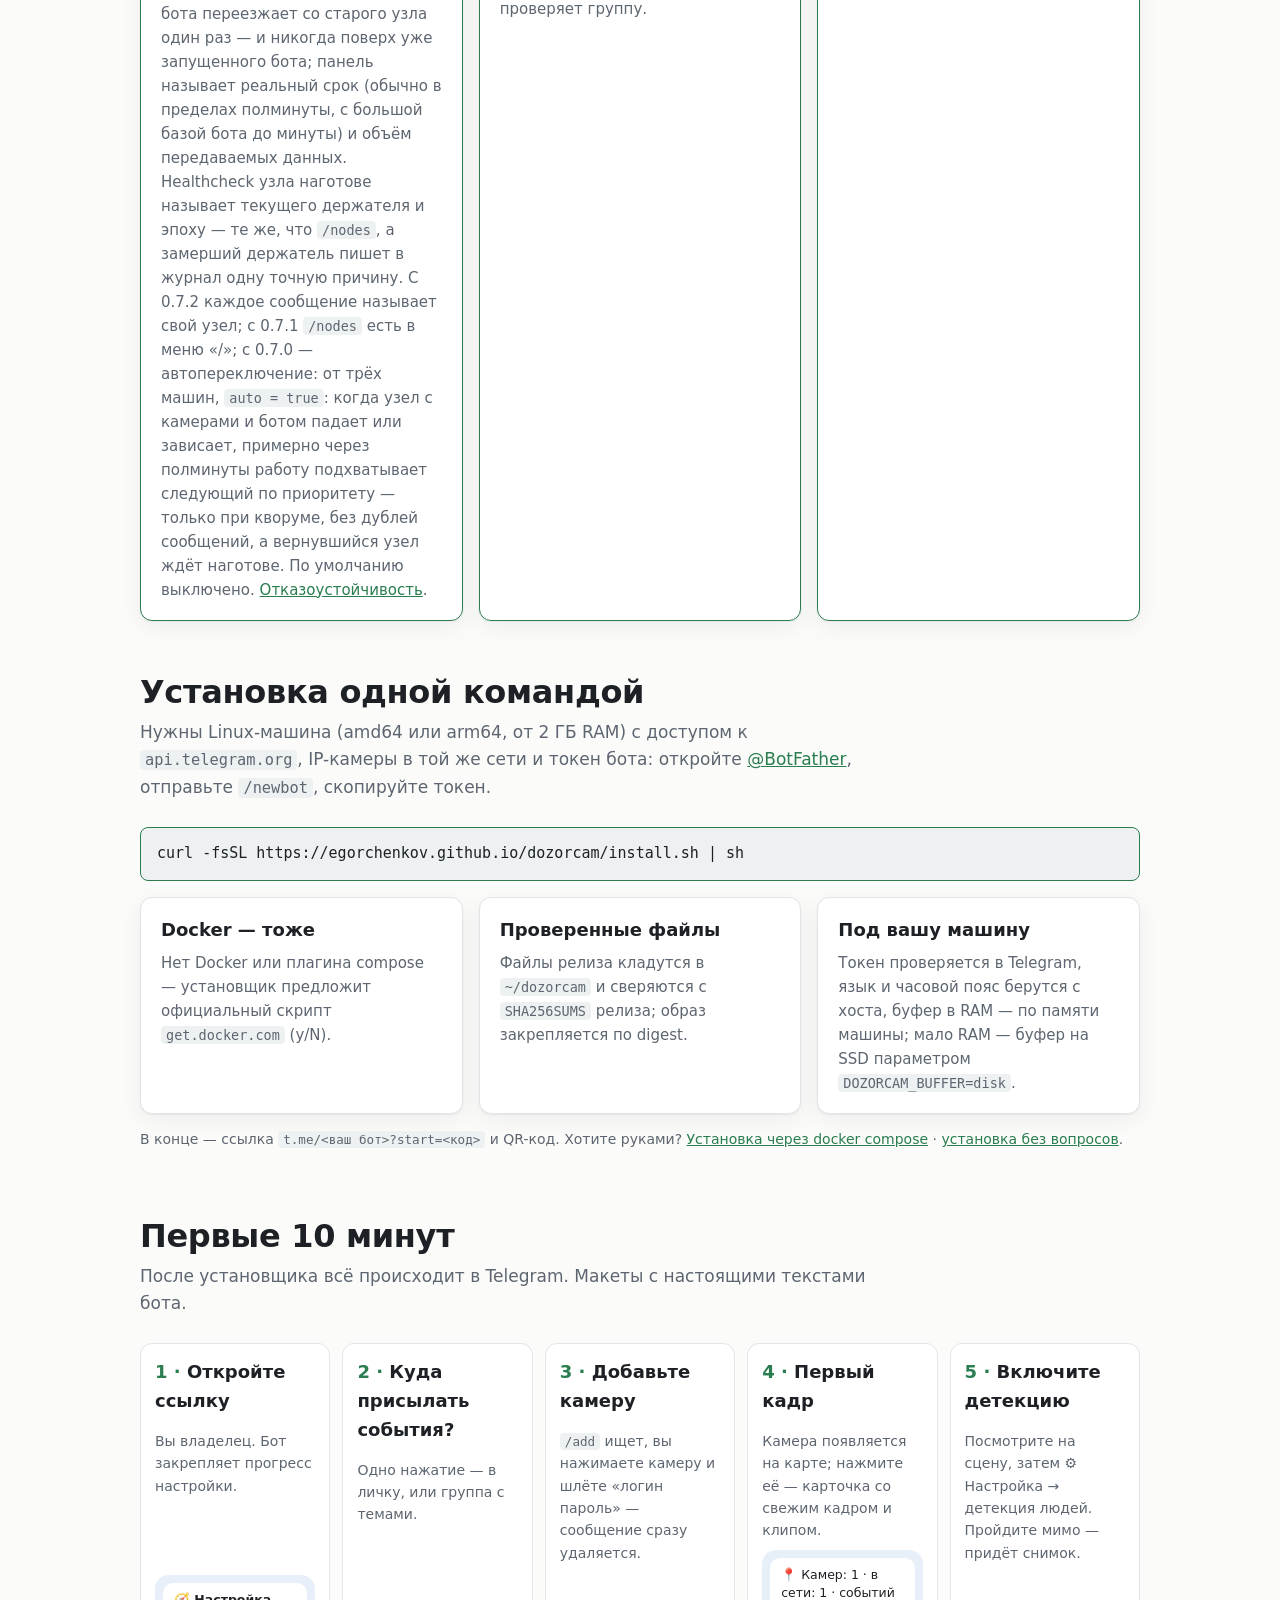
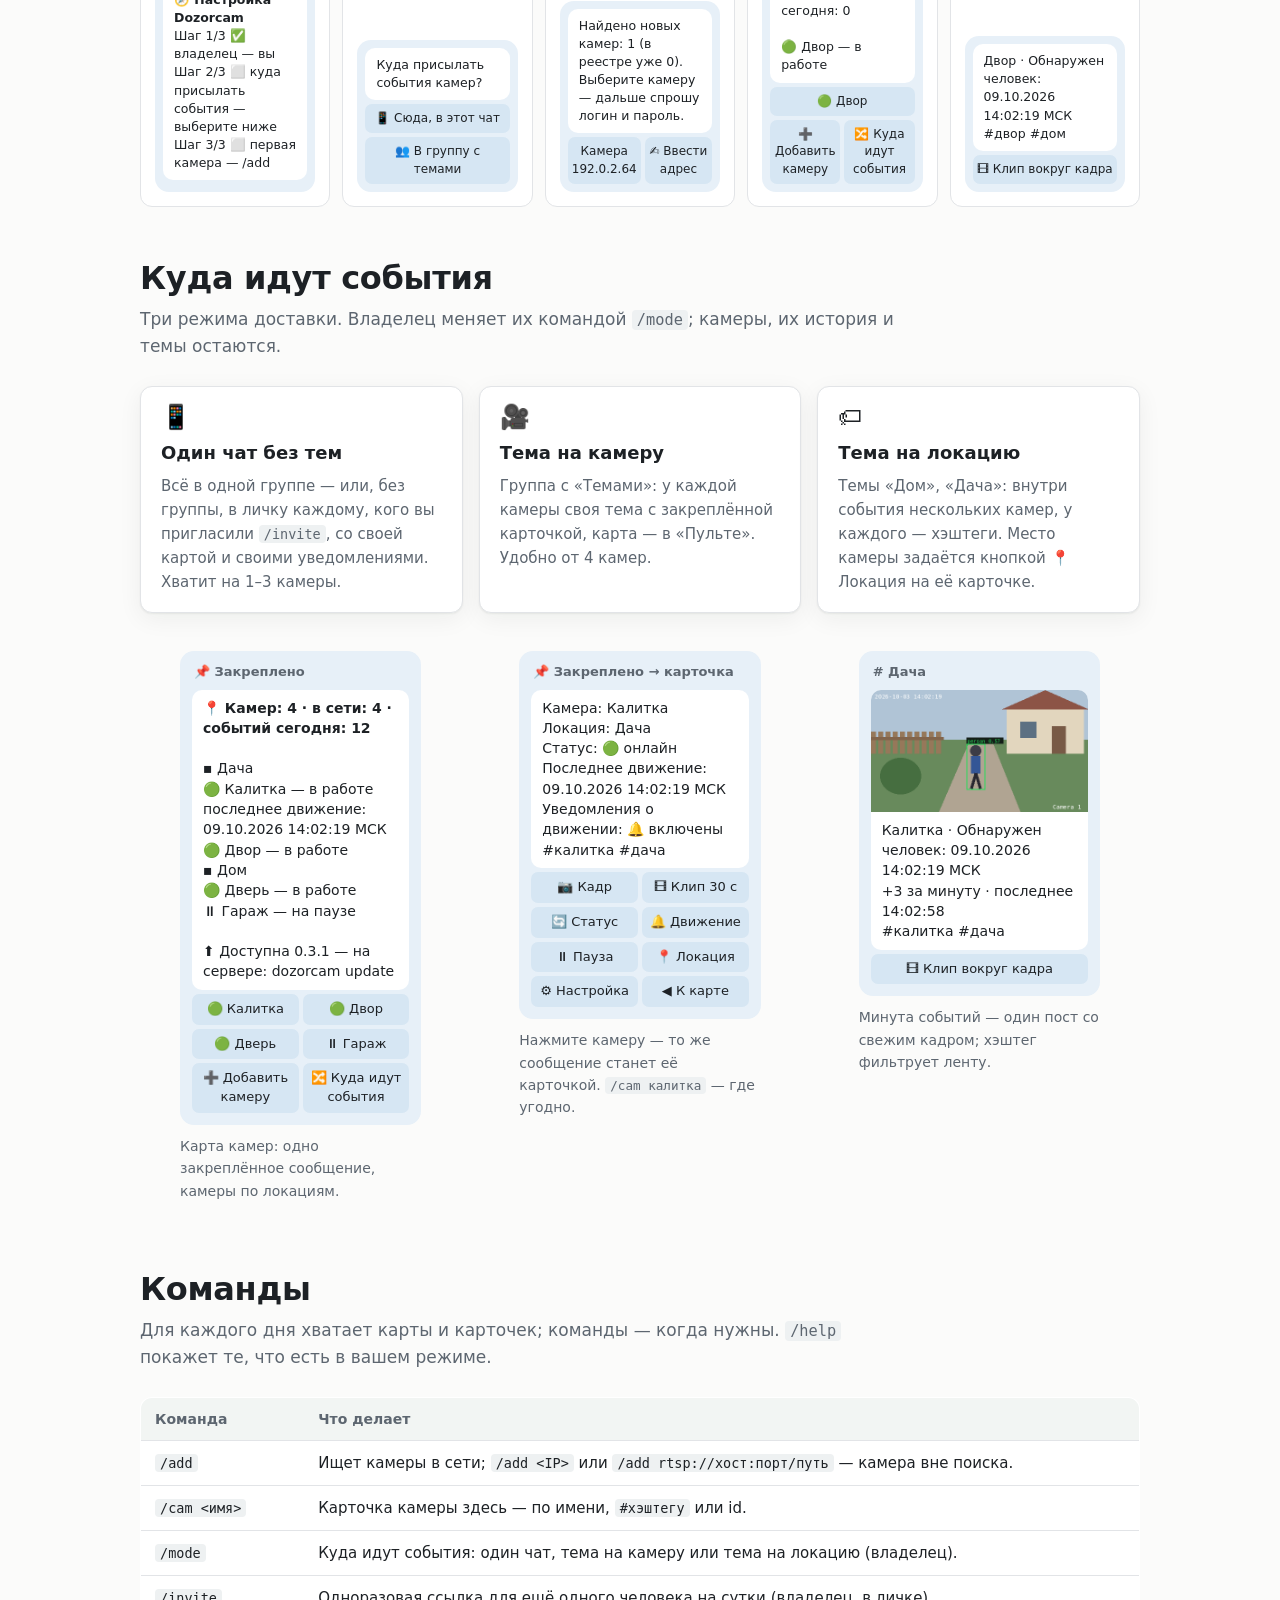
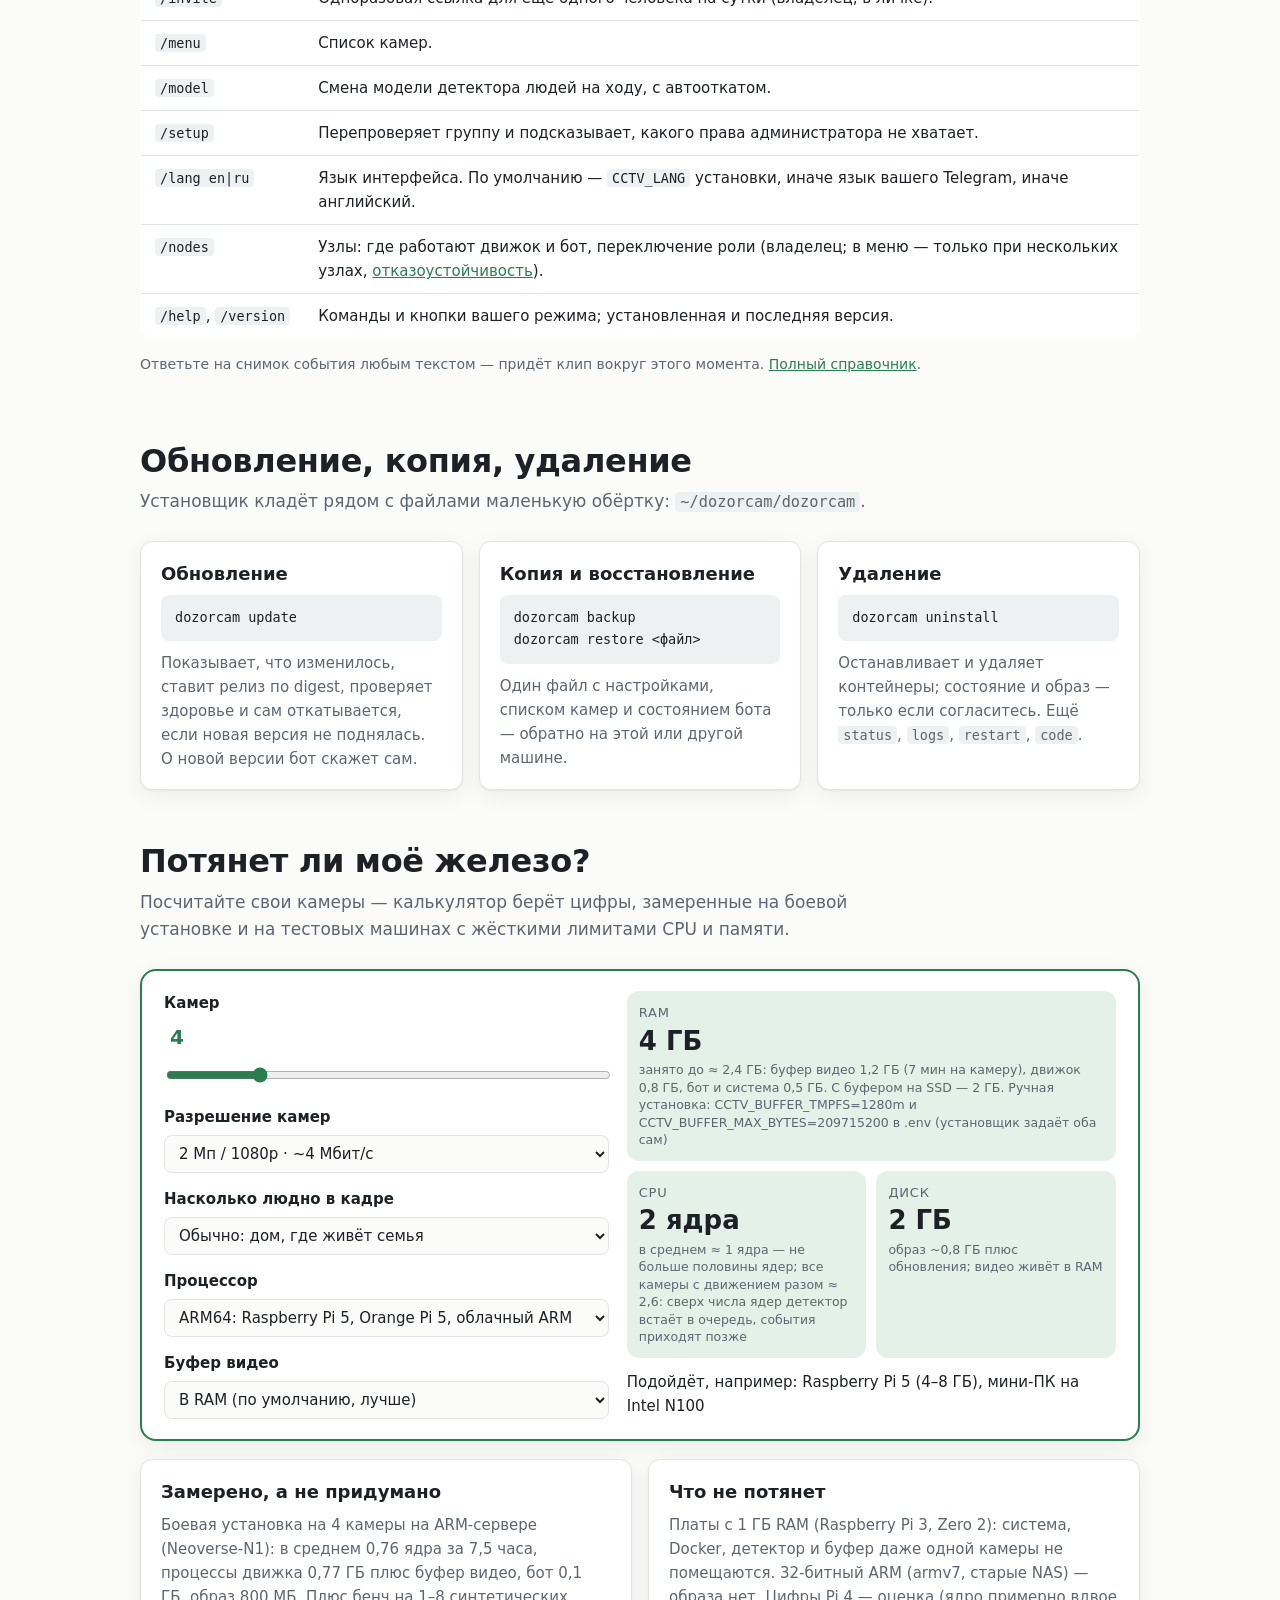
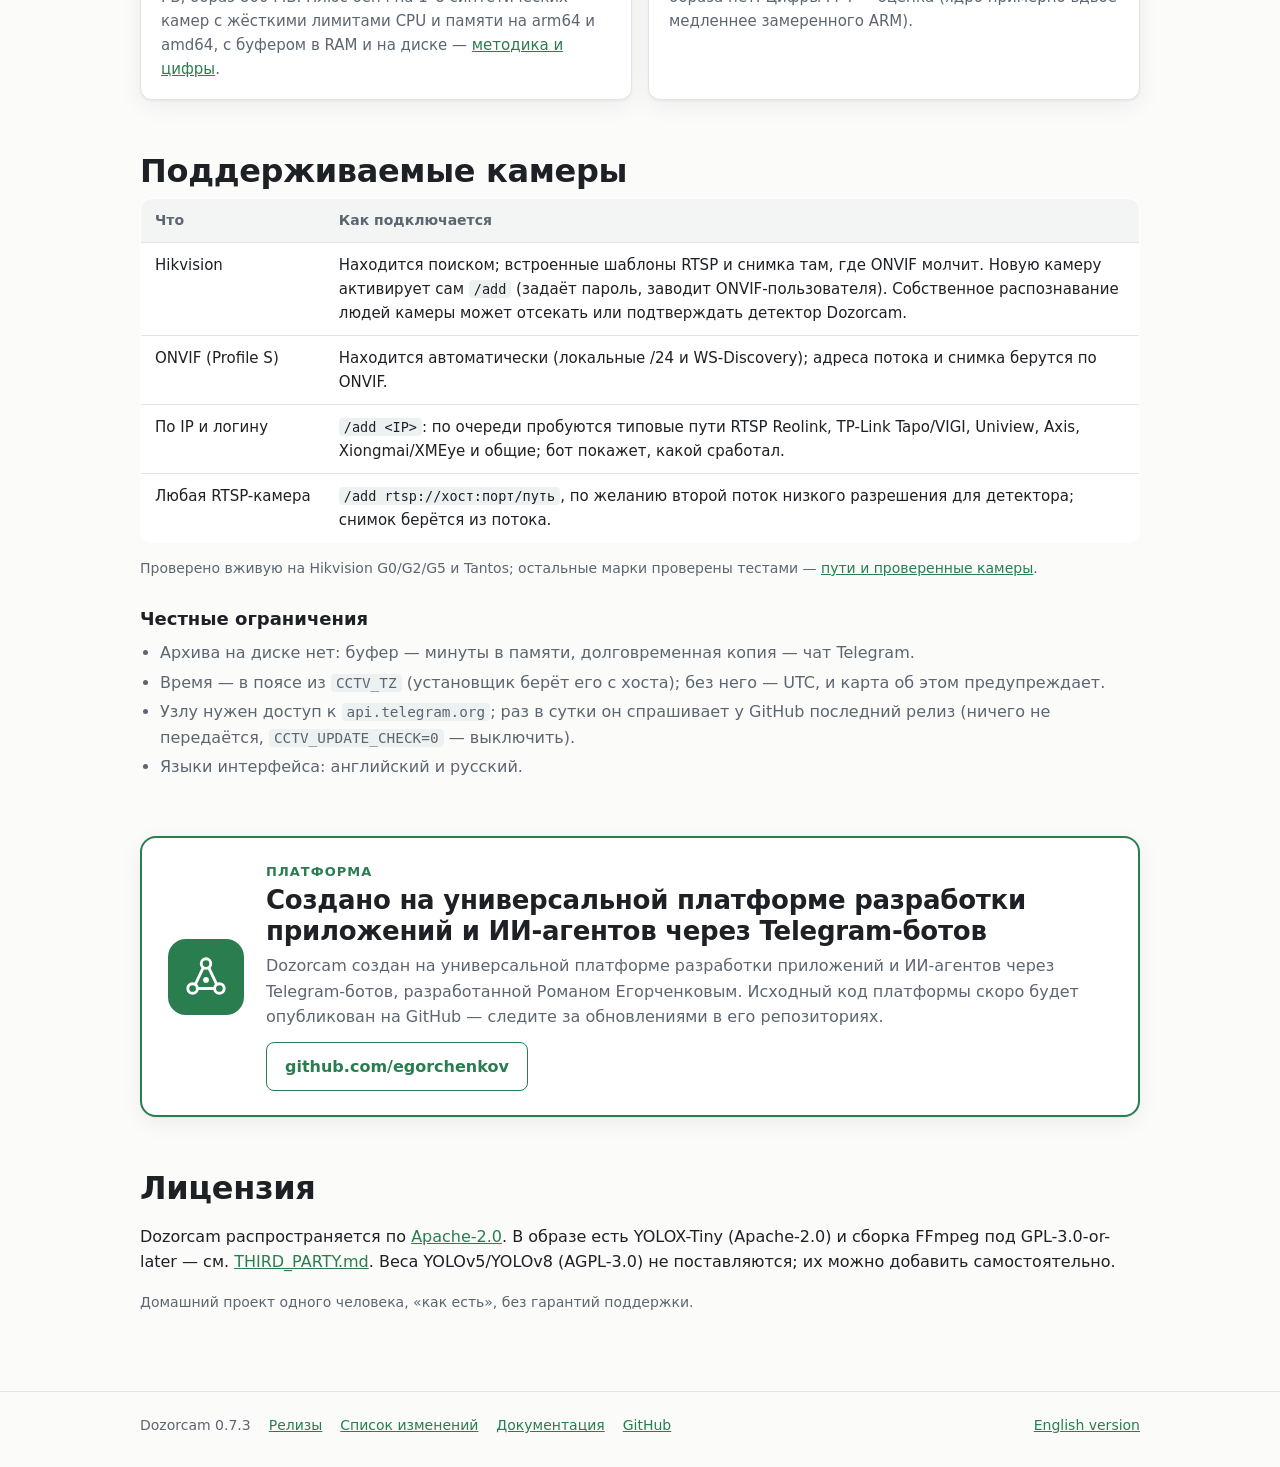
==== commit 78a1c640: "Dozorcam 0.7.3" ====
--- a/docs/site/ru/index.html
+++ b/docs/site/ru/index.html
@@ -28,7 +28,7 @@
 <div class="wrap">
 <section class="hero" style="padding-top:48px">
   <div>
-    <a class="badge" href="https://github.com/egorchenkov/dozorcam/releases/latest">Релиз <b><!--site:version-->0.7.2<!--/site--></b> · установка одной командой, группа с темами не обязательна →</a>
+    <a class="badge" href="https://github.com/egorchenkov/dozorcam/releases/latest">Релиз <b><!--site:version-->0.7.3<!--/site--></b> · установка одной командой, группа с темами не обязательна →</a>
     <h1>Ваши камеры, ваш Telegram, без облака</h1>
     <p class="lead">Dozorcam следит за IP-камерами на вашем Linux-узле, распознаёт <b>людей</b> — а не листья,
     тени и кошку — и присылает в Telegram снимок с человеком в рамке и клип этого момента: прямо в личку,
@@ -90,7 +90,7 @@
     <li><b>5 · Telegram</b>Снимок с рамкой туда, куда идут события; клип — по кнопке.</li>
   </ol>
   <div class="grid c3" style="margin-top:22px">
-    <div class="card new"><h3>Новое в 0.7.2: с какого узла</h3><p>При нескольких узлах каждое событие, кадр и клип заканчиваются строкой, какой узел снял картинку и чей бот её прислал, — <code>Узлы: движок b · бот a</code> или <code>Узел: a</code>, если машина одна; карточка камеры показывает то же, а <code>/nodes</code> — какой бот отвечает. После перехвата роли следующее же сообщение называет новый узел; при одном узле ничего не меняется. С 0.7.1 <code>/nodes</code> есть в меню «/»; с 0.7.0 — автопереключение: от трёх машин, <code>auto = true</code>: когда узел с камерами и ботом падает или зависает, примерно через полминуты работу подхватывает следующий по приоритету — только при кворуме, без дублей сообщений, а вернувшийся узел ждёт наготове. По умолчанию выключено; площадки и переключение из <code>/nodes</code> — как прежде. <a href="https://github.com/egorchenkov/dozorcam/blob/master/docs/failover.ru.md">Отказоустойчивость</a>, шаг 5 из 5.</p></div>
+    <div class="card new"><h3>Новое в 0.7.3: перевод бота без заминок</h3><p>При <code>auto = true</code> перевод бота кнопками <code>/nodes</code> больше не замораживает новый узел «без кворума» при живых узлах, а state бота переезжает со старого узла один раз — и никогда поверх уже запущенного бота; панель называет реальный срок (обычно в пределах полминуты, с большой базой бота до минуты) и объём передаваемых данных. Healthcheck узла наготове называет текущего держателя и эпоху — те же, что <code>/nodes</code>, а замерший держатель пишет в журнал одну точную причину. С 0.7.2 каждое сообщение называет свой узел; с 0.7.1 <code>/nodes</code> есть в меню «/»; с 0.7.0 — автопереключение: от трёх машин, <code>auto = true</code>: когда узел с камерами и ботом падает или зависает, примерно через полминуты работу подхватывает следующий по приоритету — только при кворуме, без дублей сообщений, а вернувшийся узел ждёт наготове. По умолчанию выключено. <a href="https://github.com/egorchenkov/dozorcam/blob/master/docs/failover.ru.md">Отказоустойчивость</a>.</p></div>
     <div class="card new"><h3>События — куда удобно</h3><p>Группа с темами больше не обязательна: начните в личке одним нажатием, переходите в группу или темы позже. Мастер закрепляет свой прогресс и сам проверяет группу.</p></div>
     <div class="card new"><h3>Карта вместо пульта</h3><p>Закреплённая карта камер с карточками, склейка событий, хэштеги, <code>/invite</code> для ещё одного человека, время в вашем поясе. <a href="https://github.com/egorchenkov/dozorcam/blob/master/CHANGELOG.ru.md">Список изменений</a></p></div>
   </div>
@@ -320,7 +320,7 @@
 
 <footer>
   <div class="wrap">
-    <span>Dozorcam <!--site:version-->0.7.2<!--/site--></span>
+    <span>Dozorcam <!--site:version-->0.7.3<!--/site--></span>
     <a href="https://github.com/egorchenkov/dozorcam/releases">Релизы</a>
     <a href="https://github.com/egorchenkov/dozorcam/blob/master/CHANGELOG.ru.md">Список изменений</a>
     <a href="https://github.com/egorchenkov/dozorcam/blob/master/docs/README.md">Документация</a>
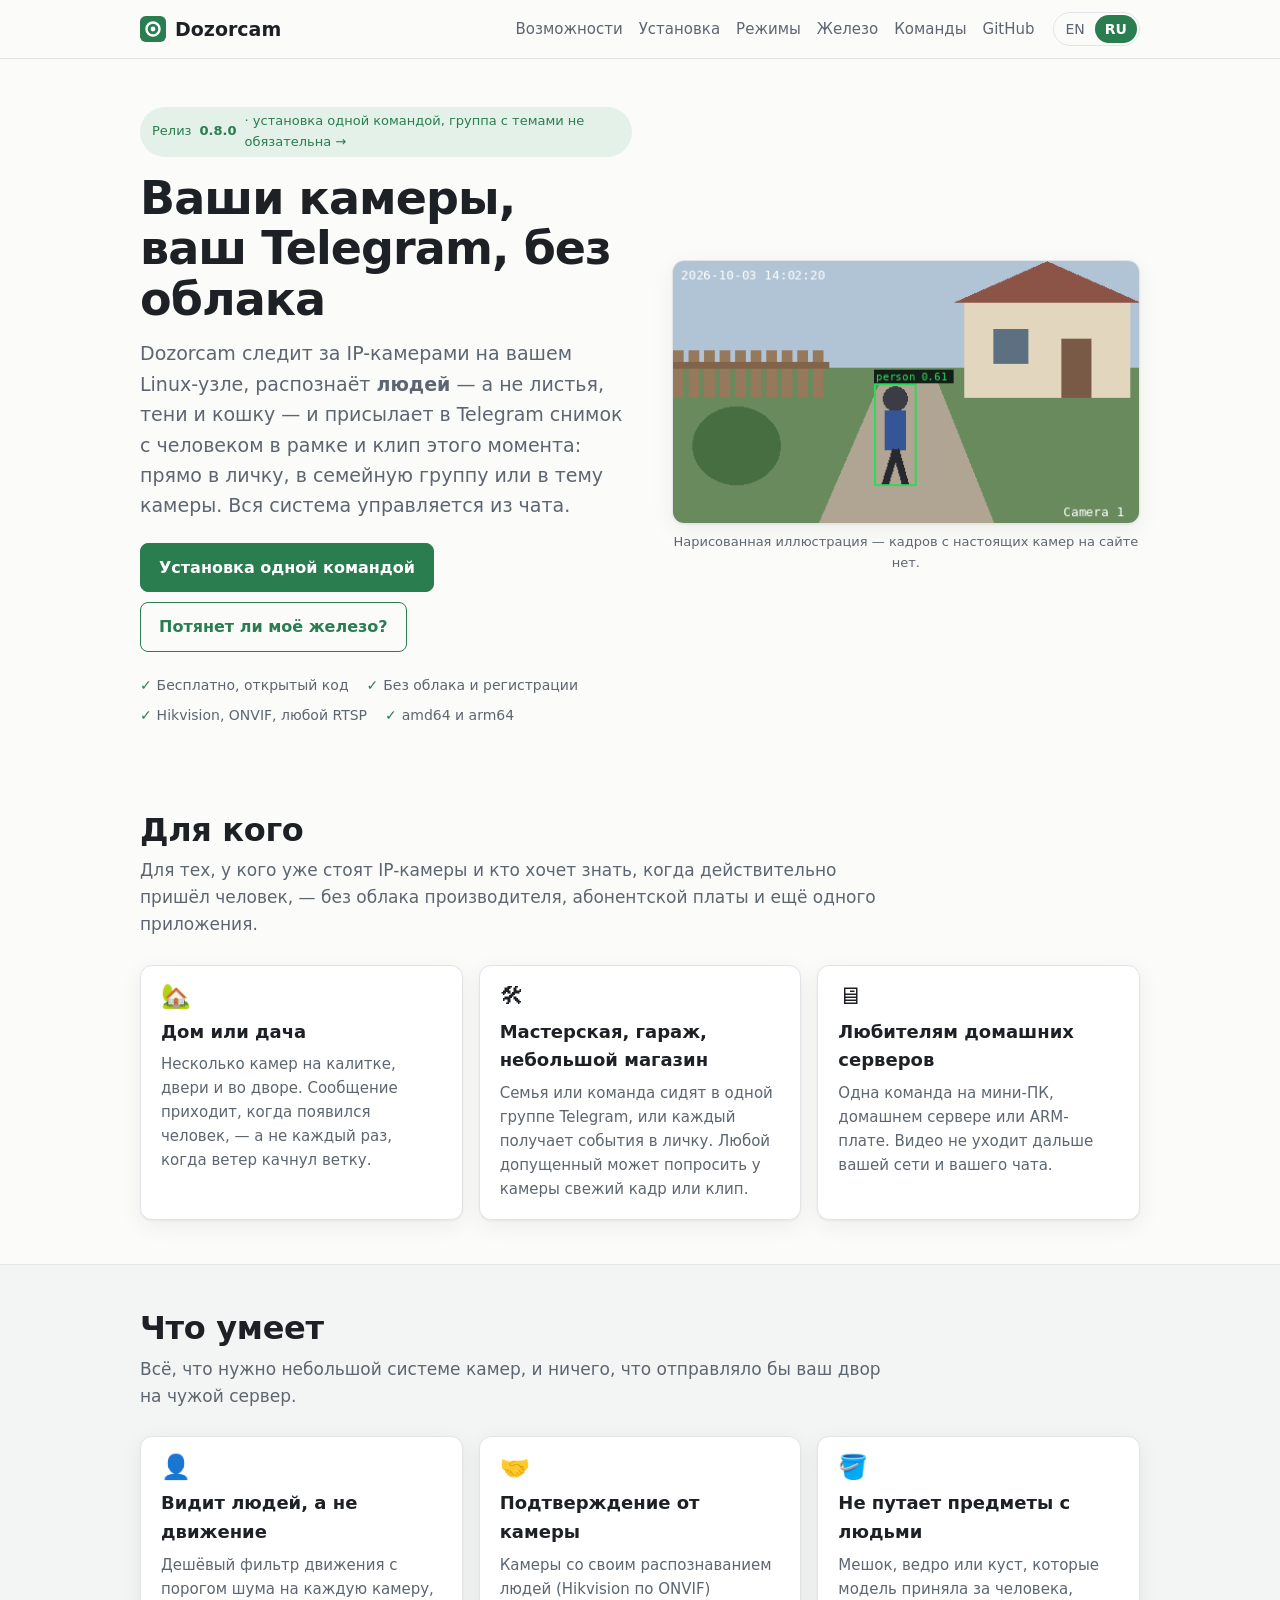
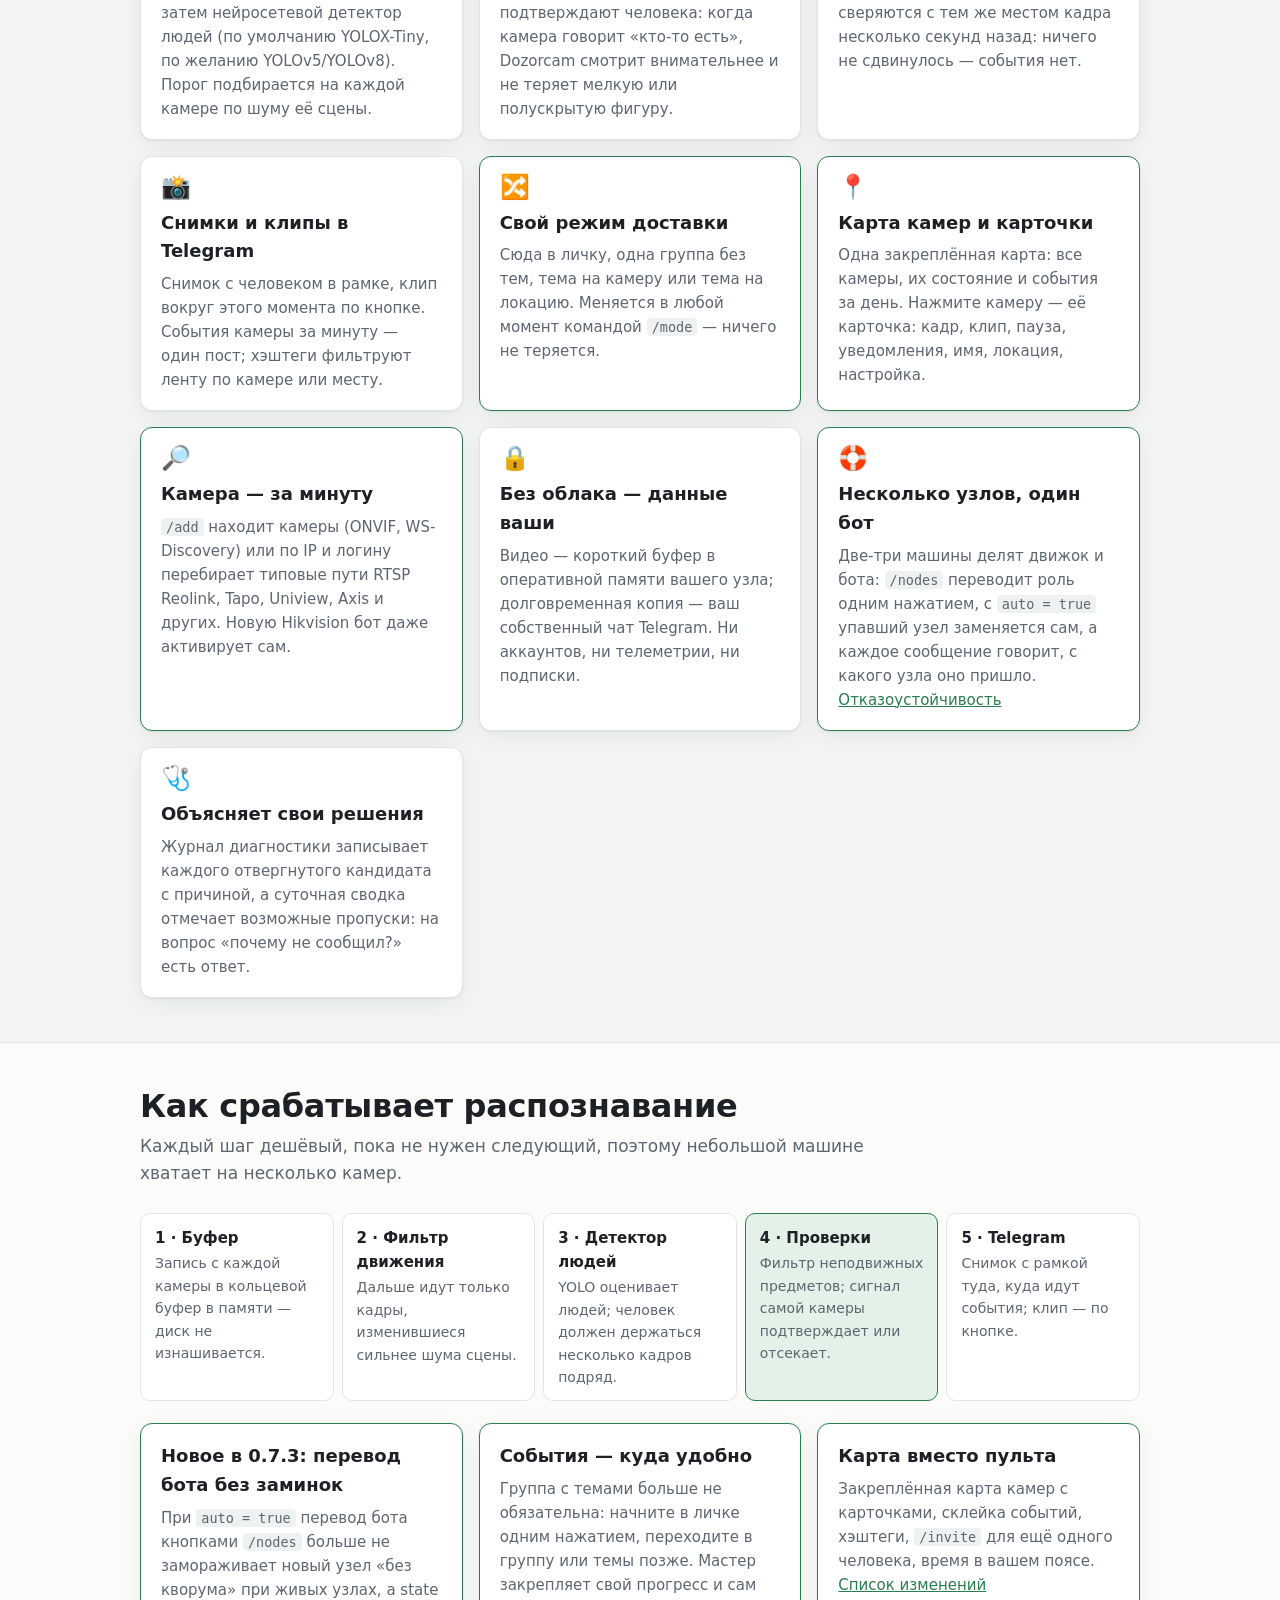
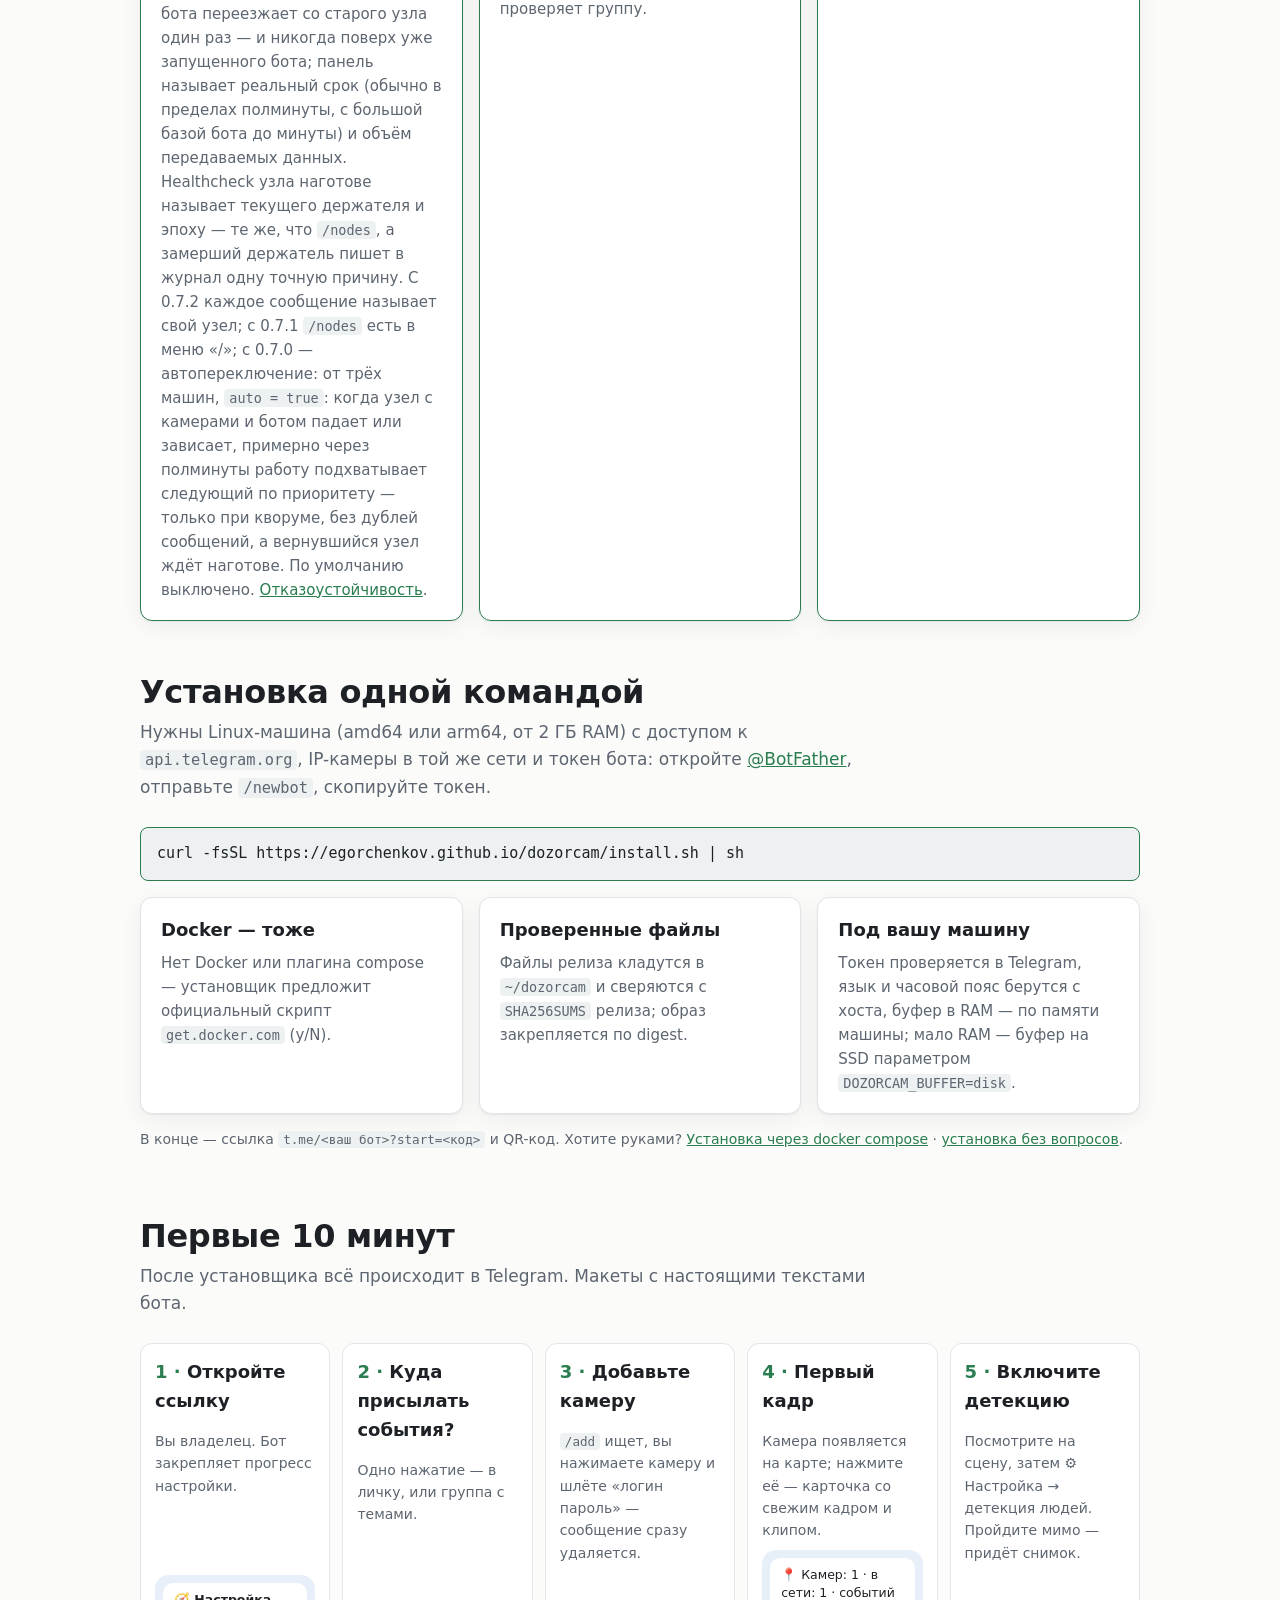
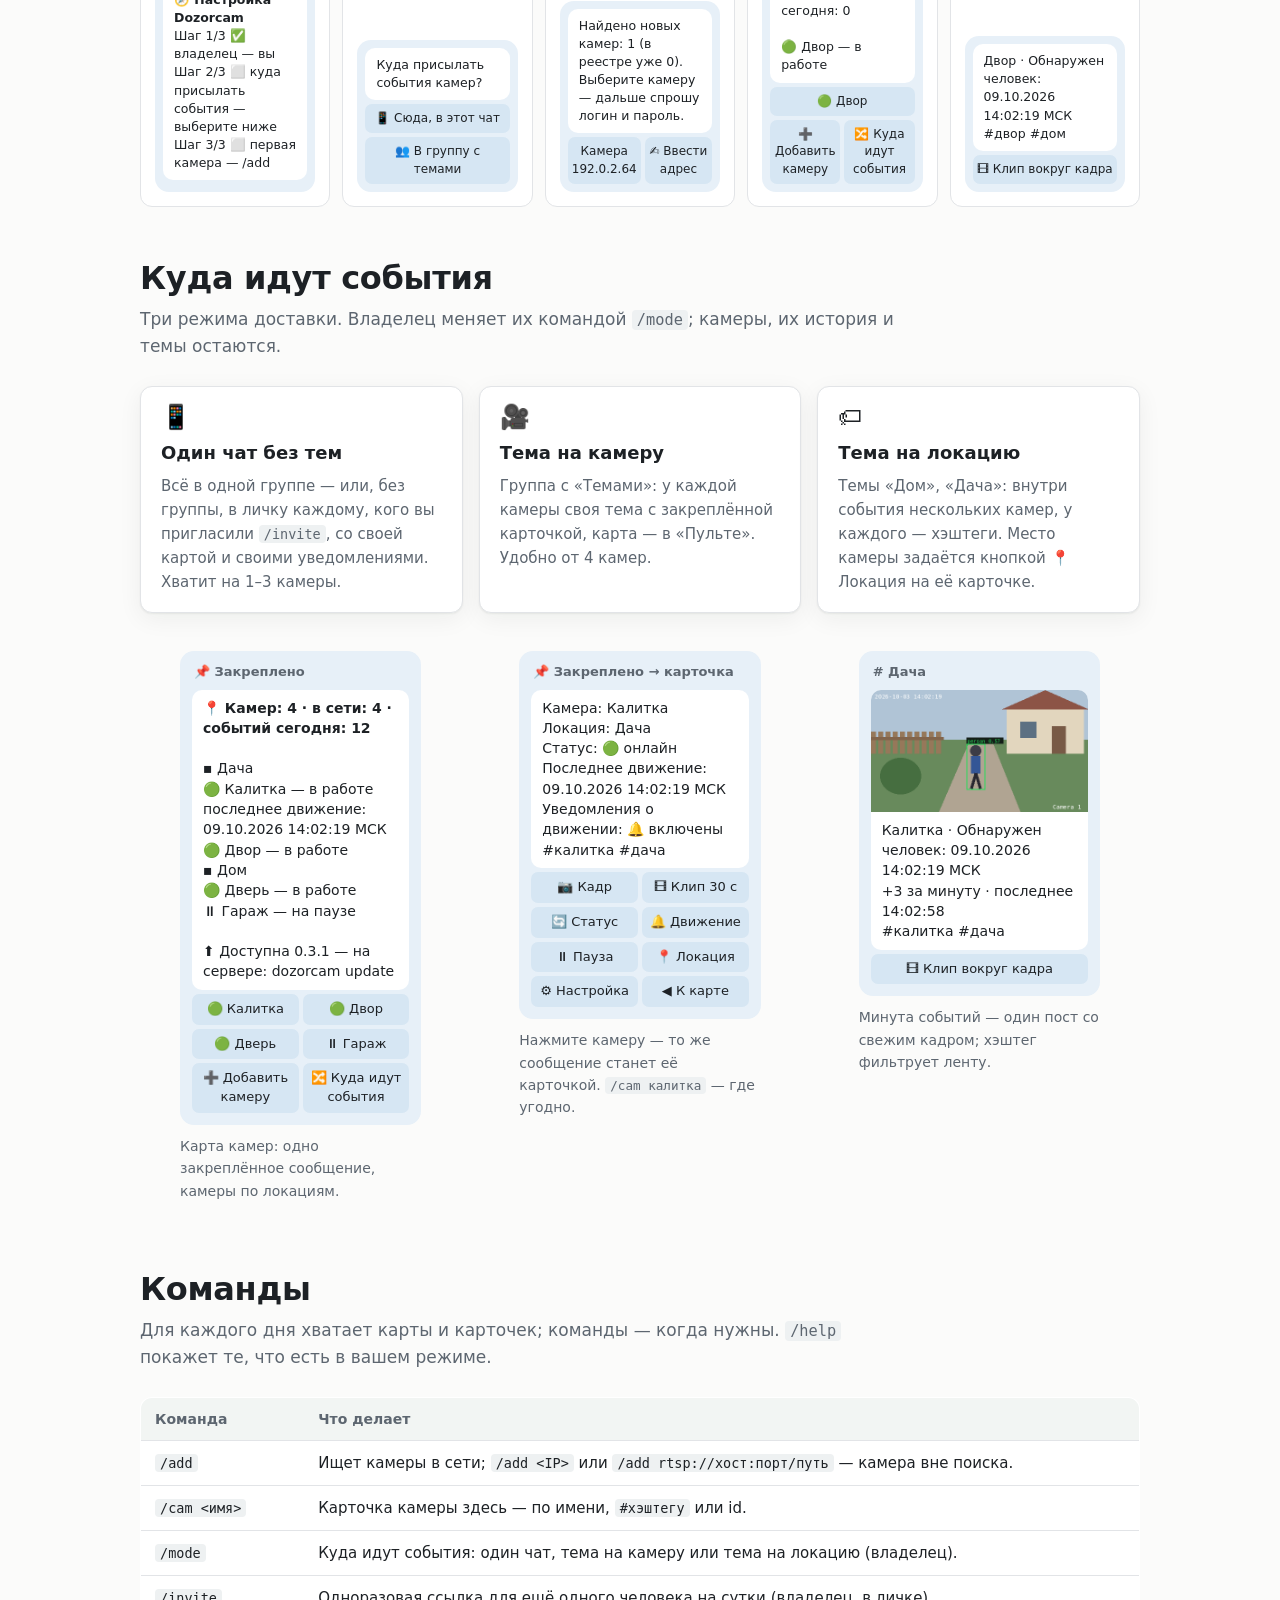
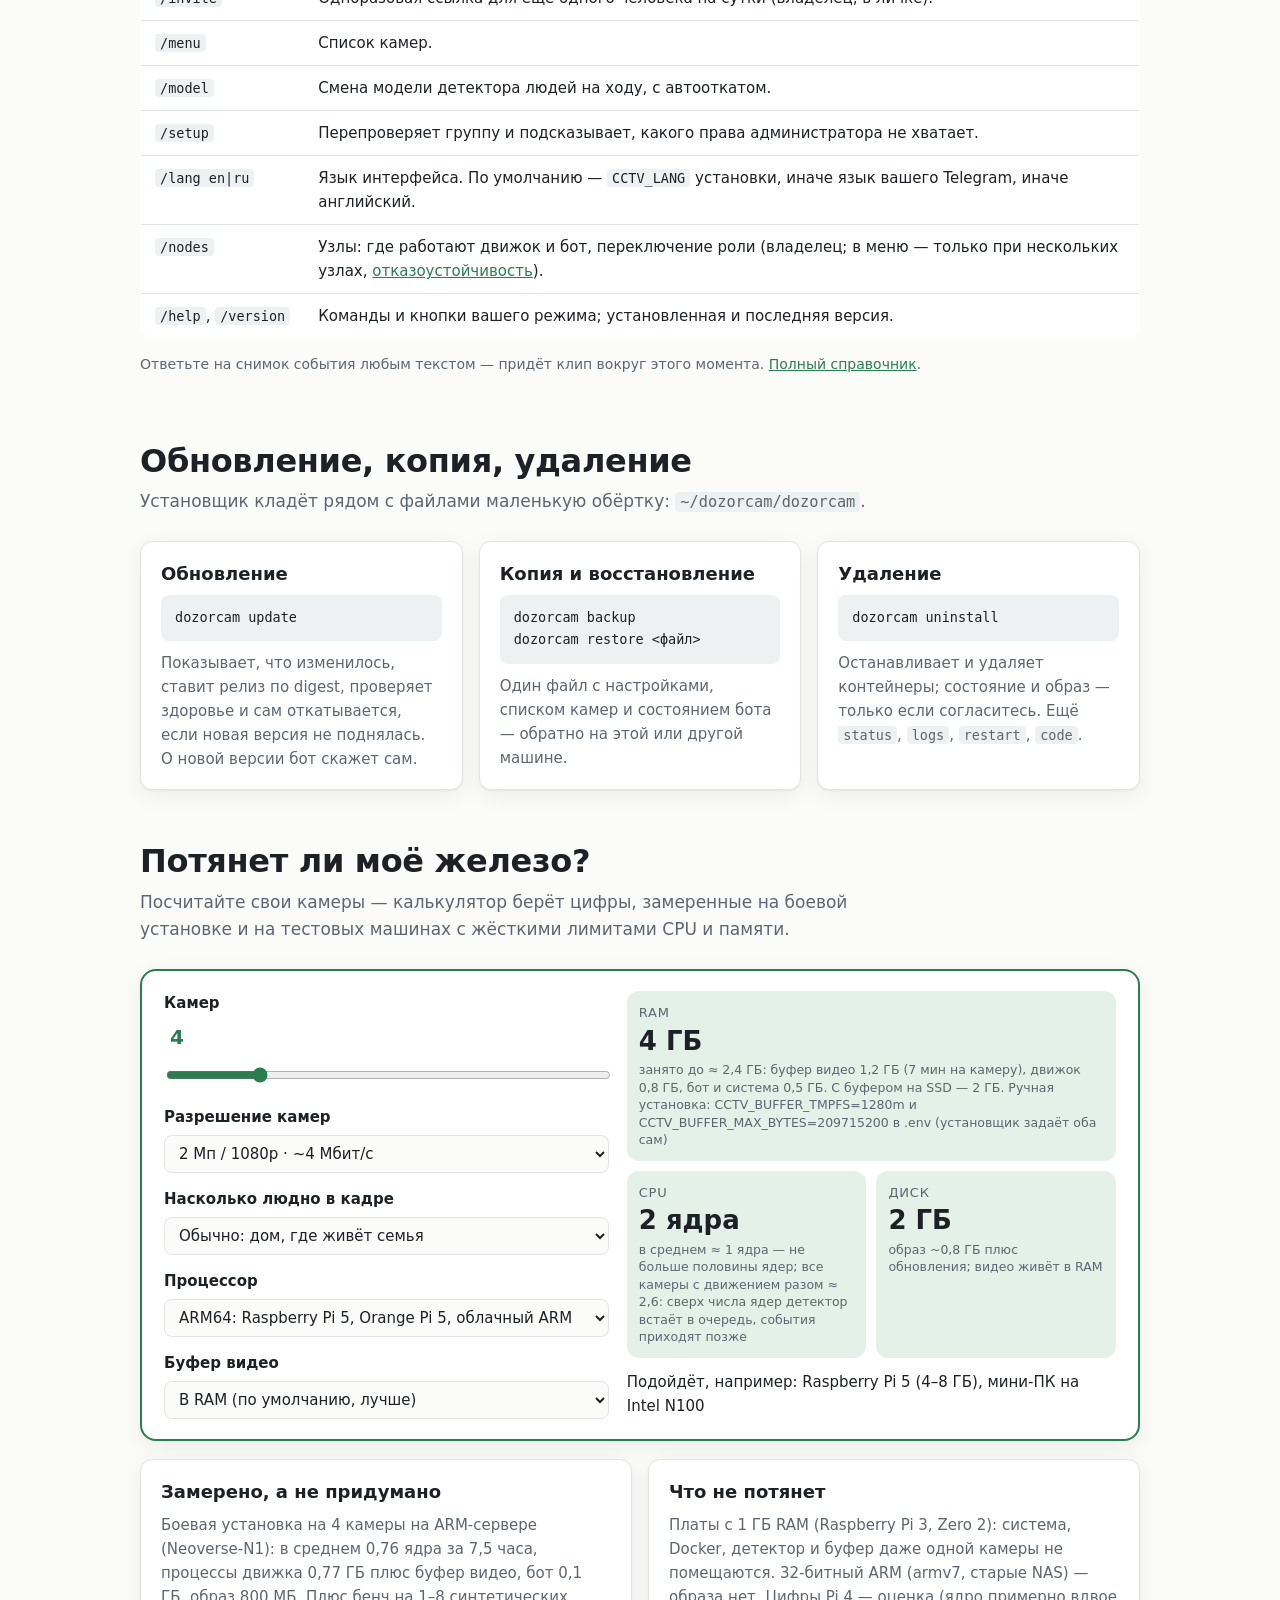
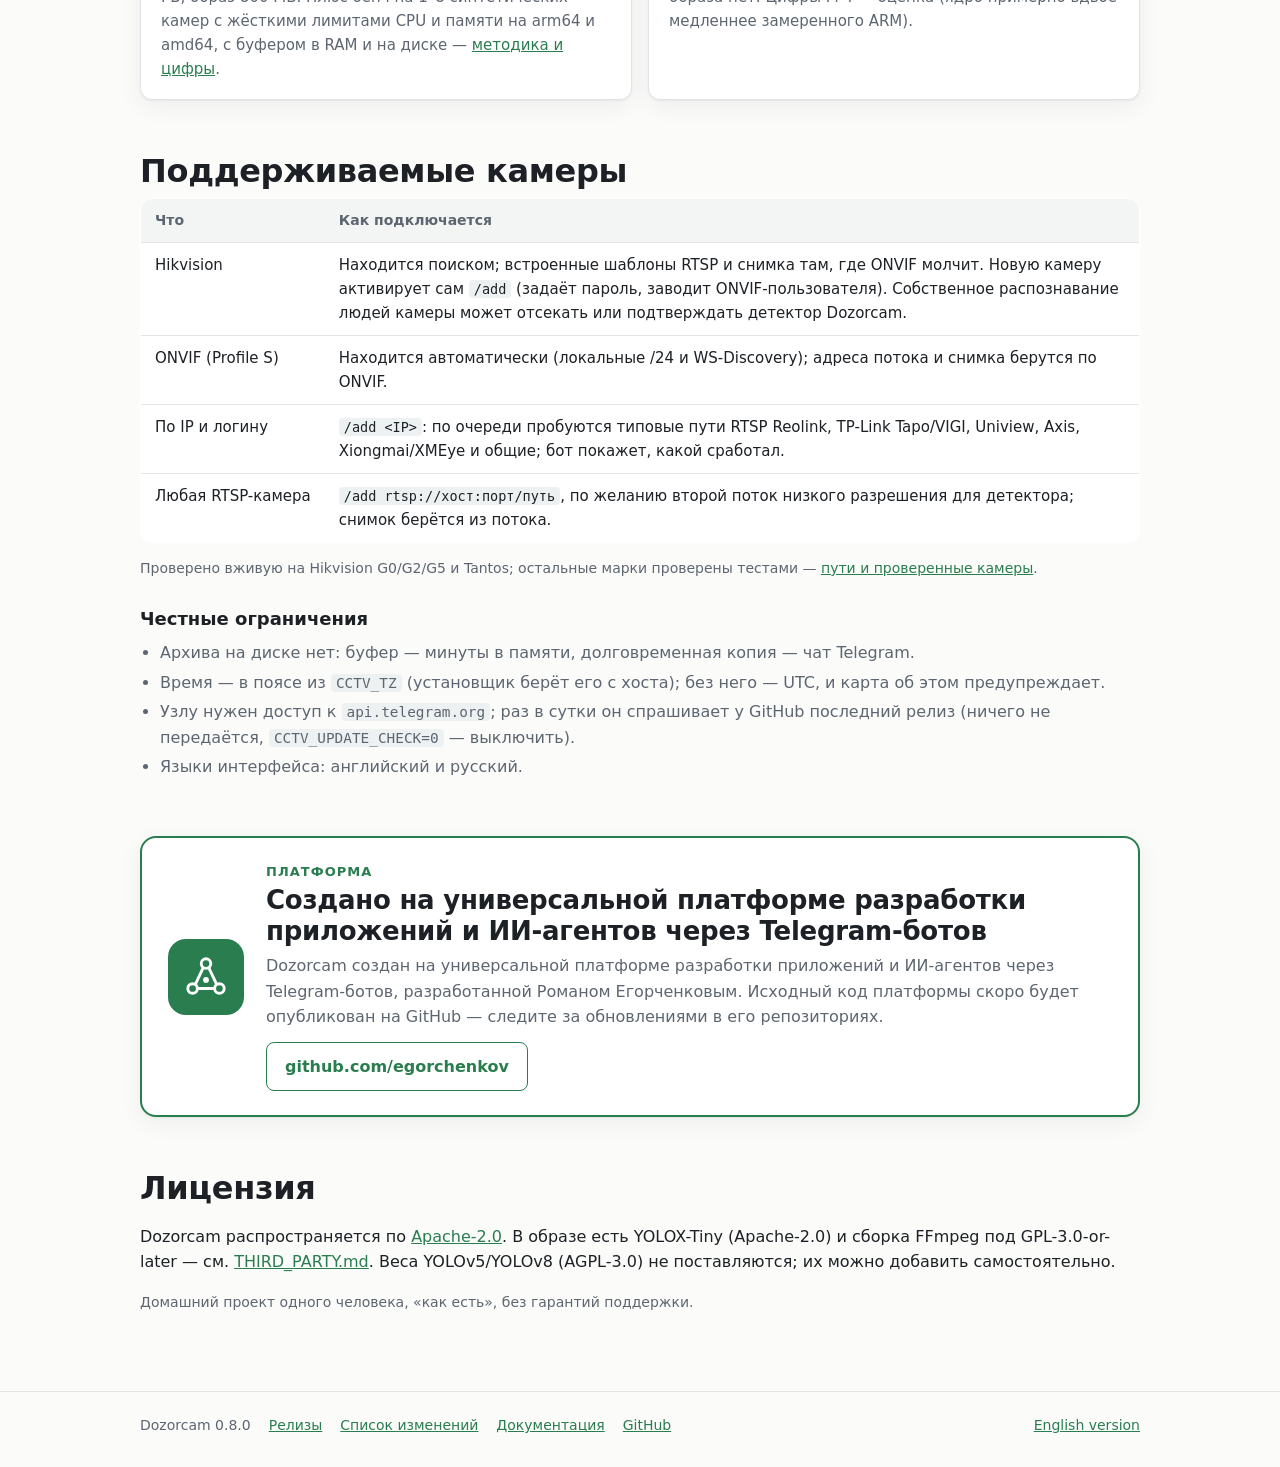
==== commit a0da1d3a: "Dozorcam 0.8.0" ====
--- a/docs/site/ru/index.html
+++ b/docs/site/ru/index.html
@@ -28,7 +28,7 @@
 <div class="wrap">
 <section class="hero" style="padding-top:48px">
   <div>
-    <a class="badge" href="https://github.com/egorchenkov/dozorcam/releases/latest">Релиз <b><!--site:version-->0.7.3<!--/site--></b> · установка одной командой, группа с темами не обязательна →</a>
+    <a class="badge" href="https://github.com/egorchenkov/dozorcam/releases/latest">Релиз <b><!--site:version-->0.8.0<!--/site--></b> · установка одной командой, группа с темами не обязательна →</a>
     <h1>Ваши камеры, ваш Telegram, без облака</h1>
     <p class="lead">Dozorcam следит за IP-камерами на вашем Linux-узле, распознаёт <b>людей</b> — а не листья,
     тени и кошку — и присылает в Telegram снимок с человеком в рамке и клип этого момента: прямо в личку,
@@ -320,7 +320,7 @@
 
 <footer>
   <div class="wrap">
-    <span>Dozorcam <!--site:version-->0.7.3<!--/site--></span>
+    <span>Dozorcam <!--site:version-->0.8.0<!--/site--></span>
     <a href="https://github.com/egorchenkov/dozorcam/releases">Релизы</a>
     <a href="https://github.com/egorchenkov/dozorcam/blob/master/CHANGELOG.ru.md">Список изменений</a>
     <a href="https://github.com/egorchenkov/dozorcam/blob/master/docs/README.md">Документация</a>
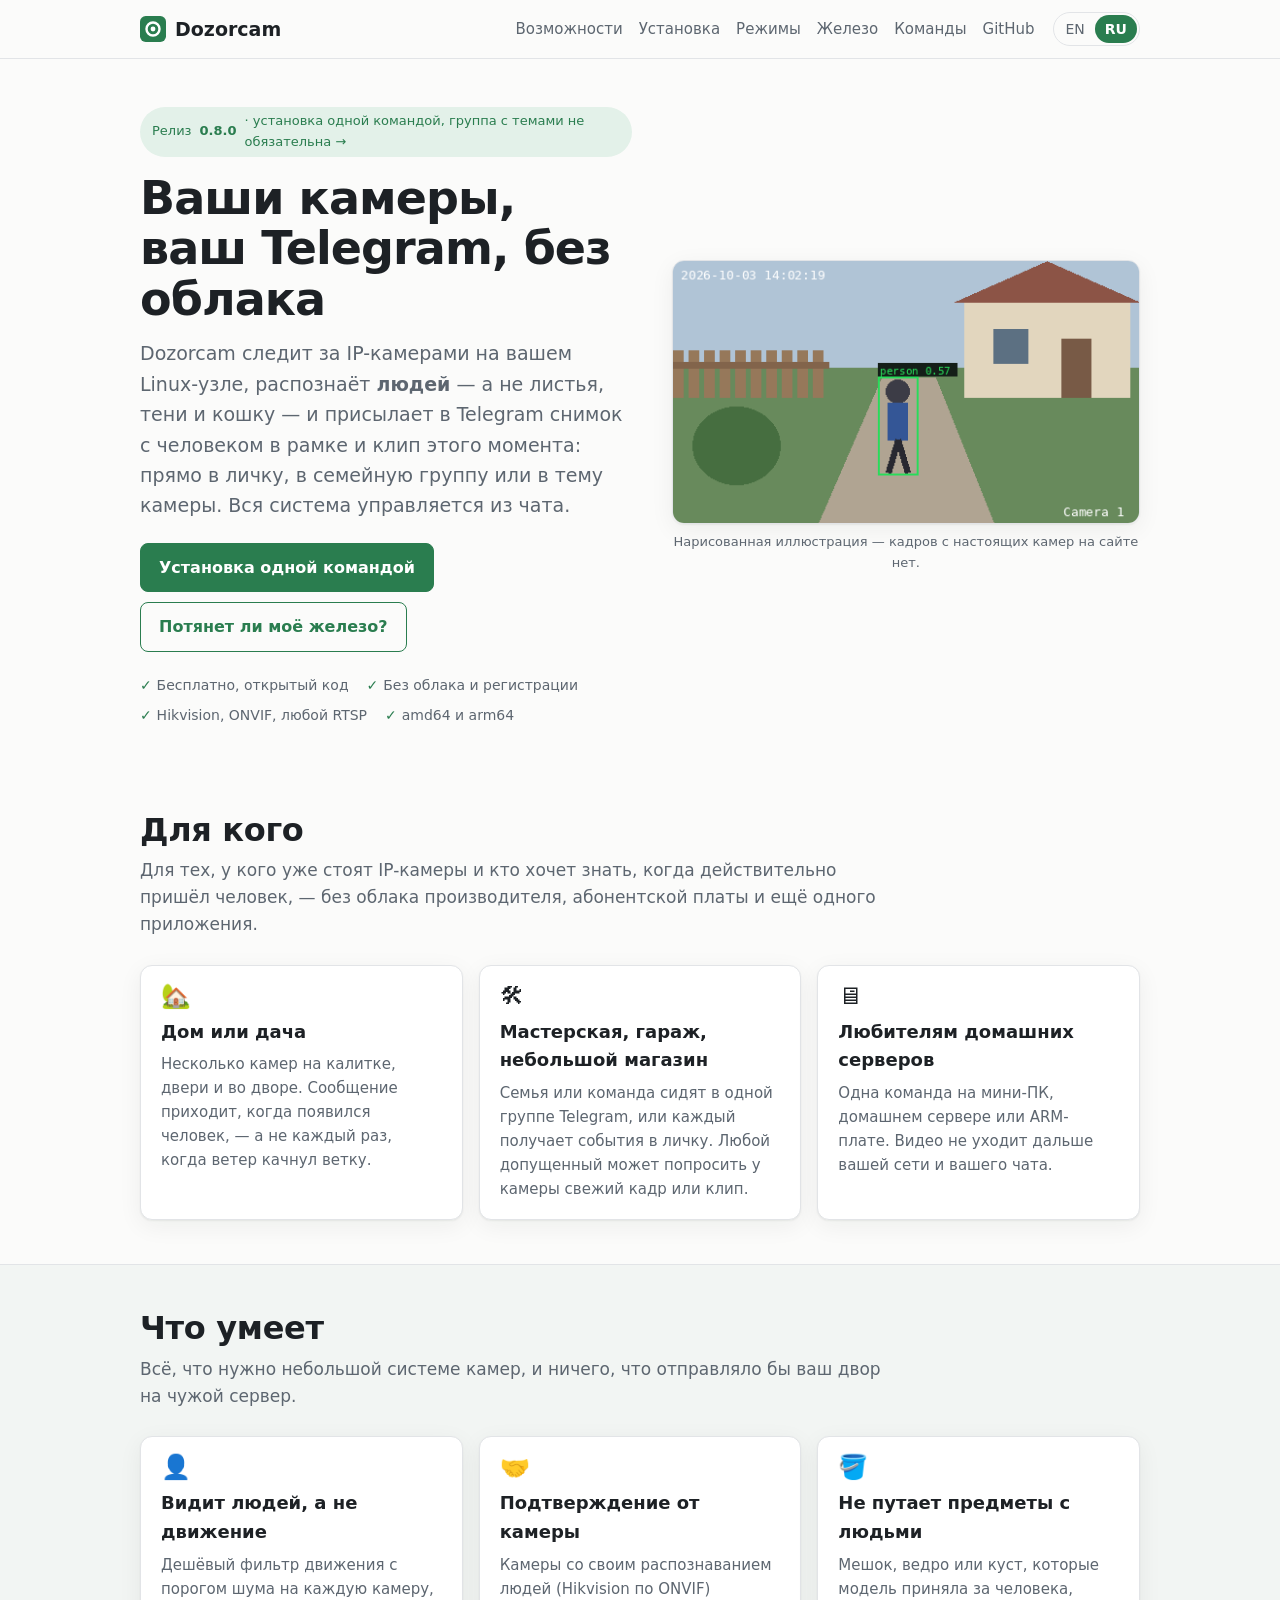
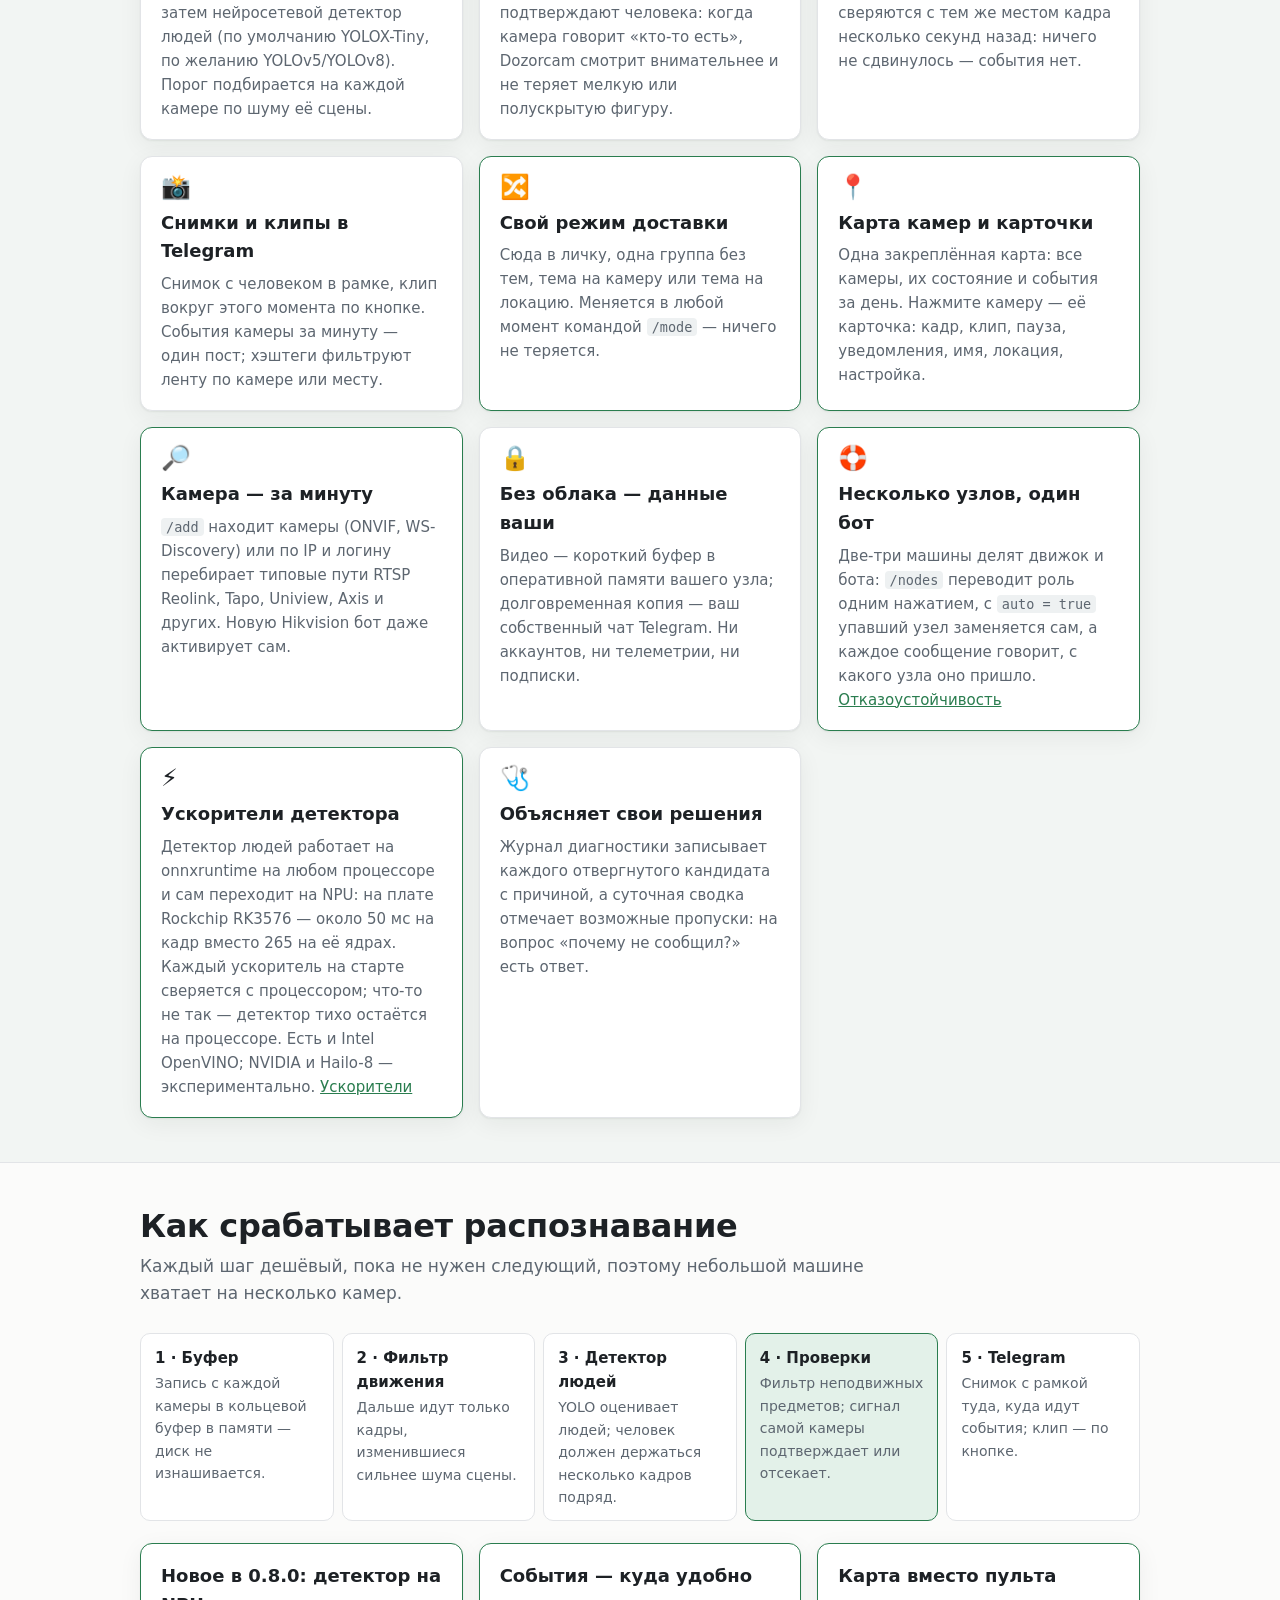
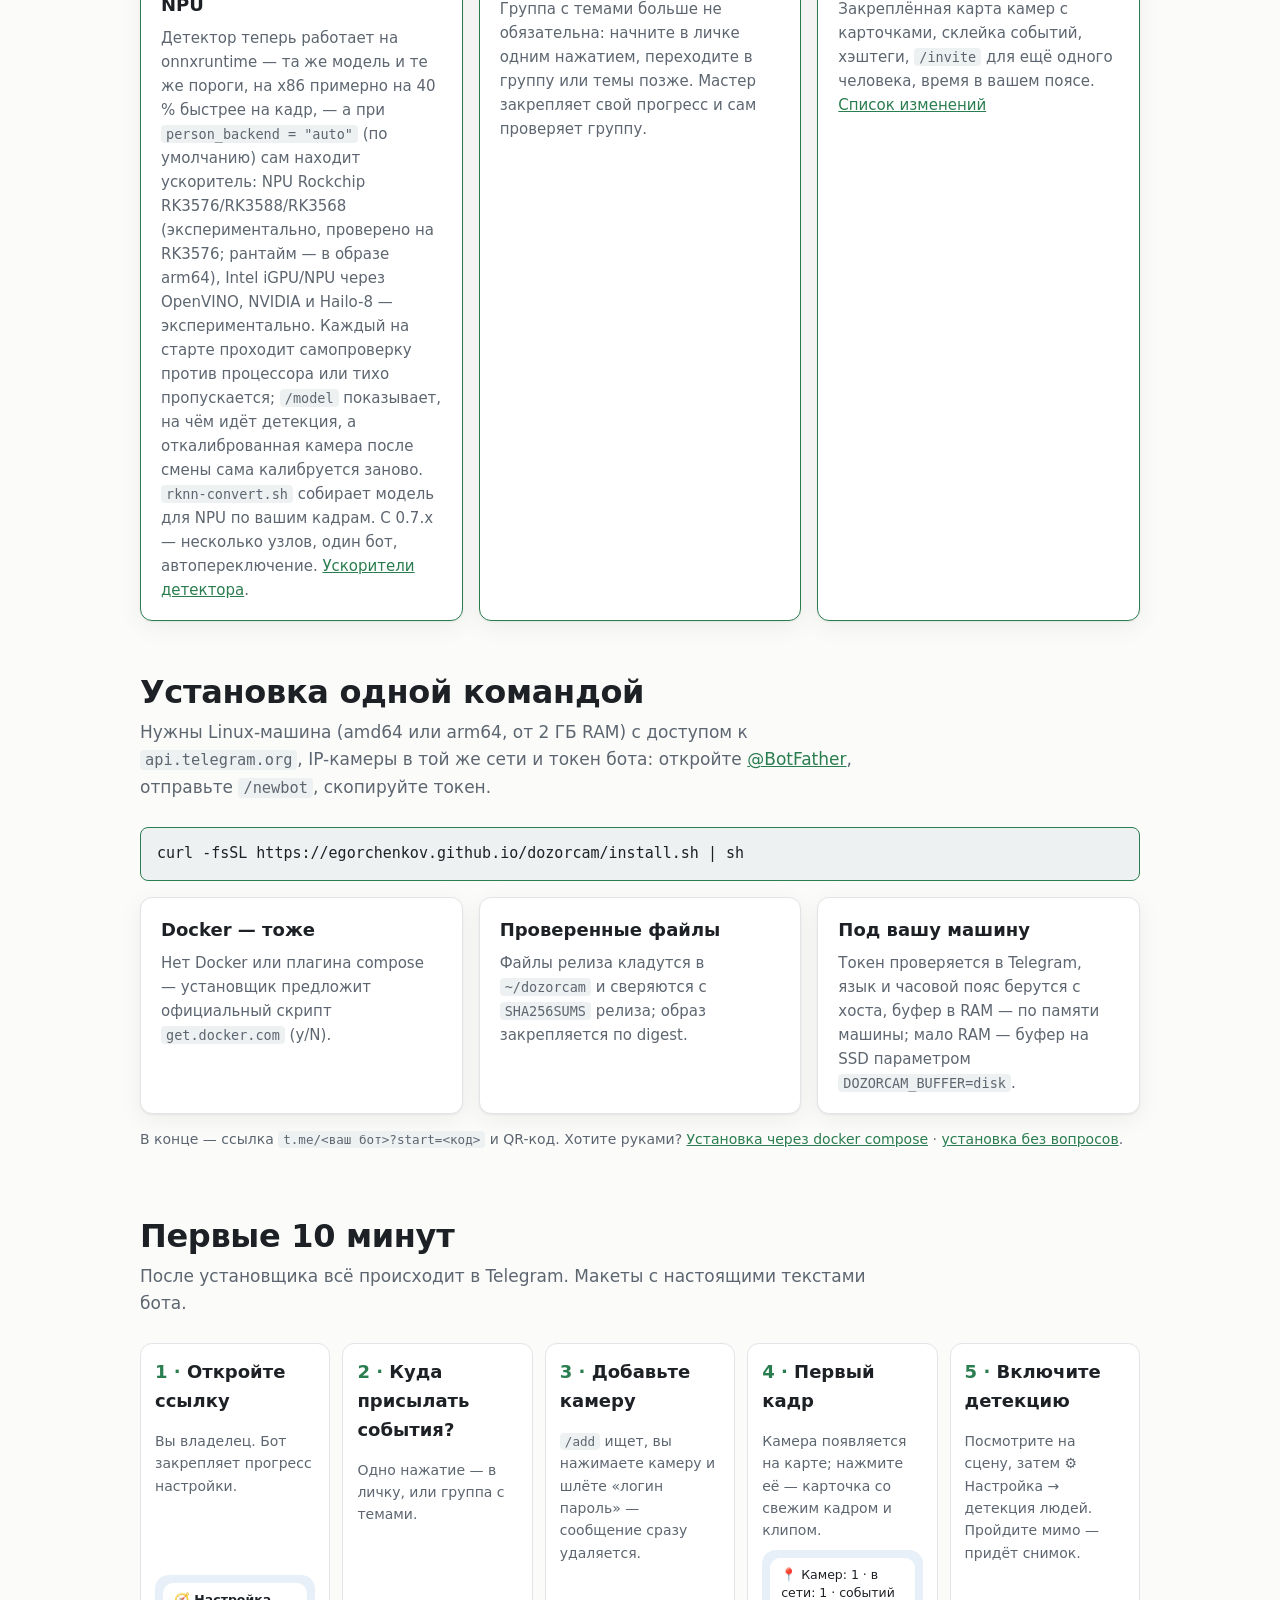
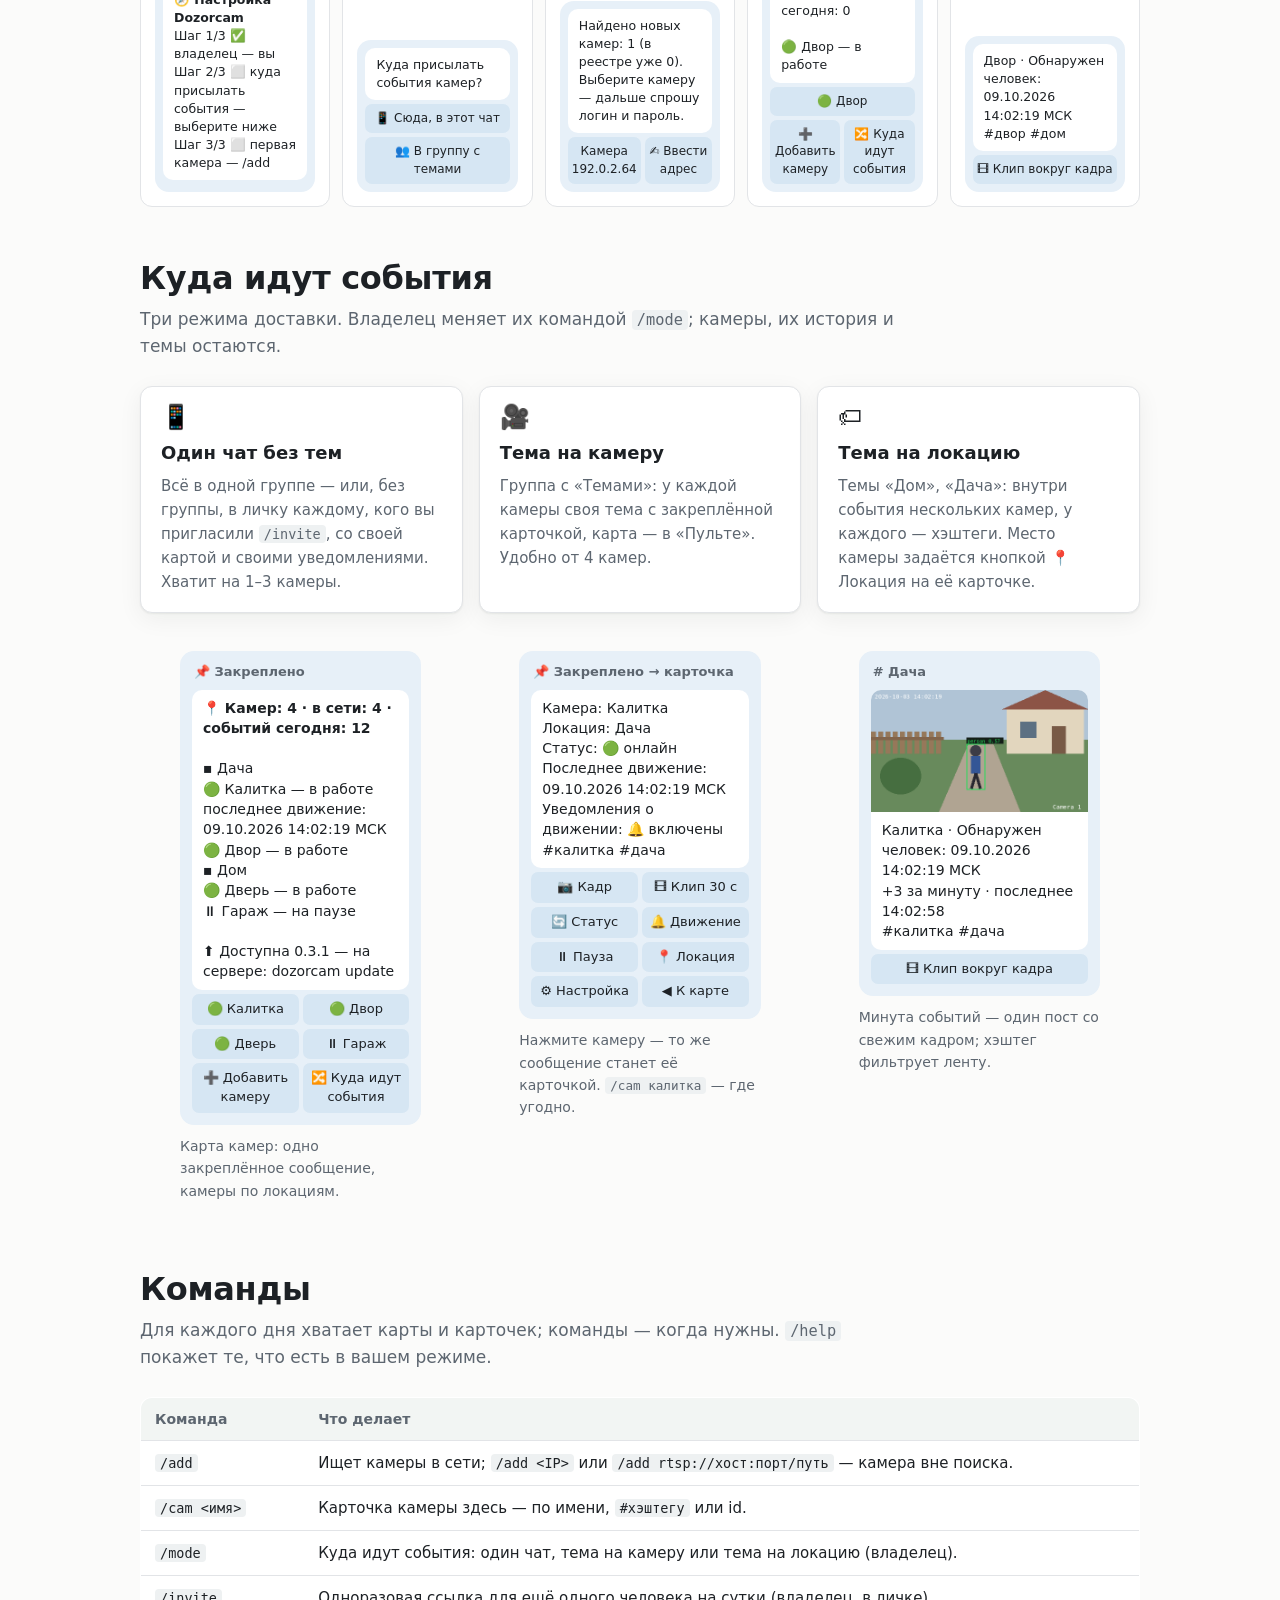
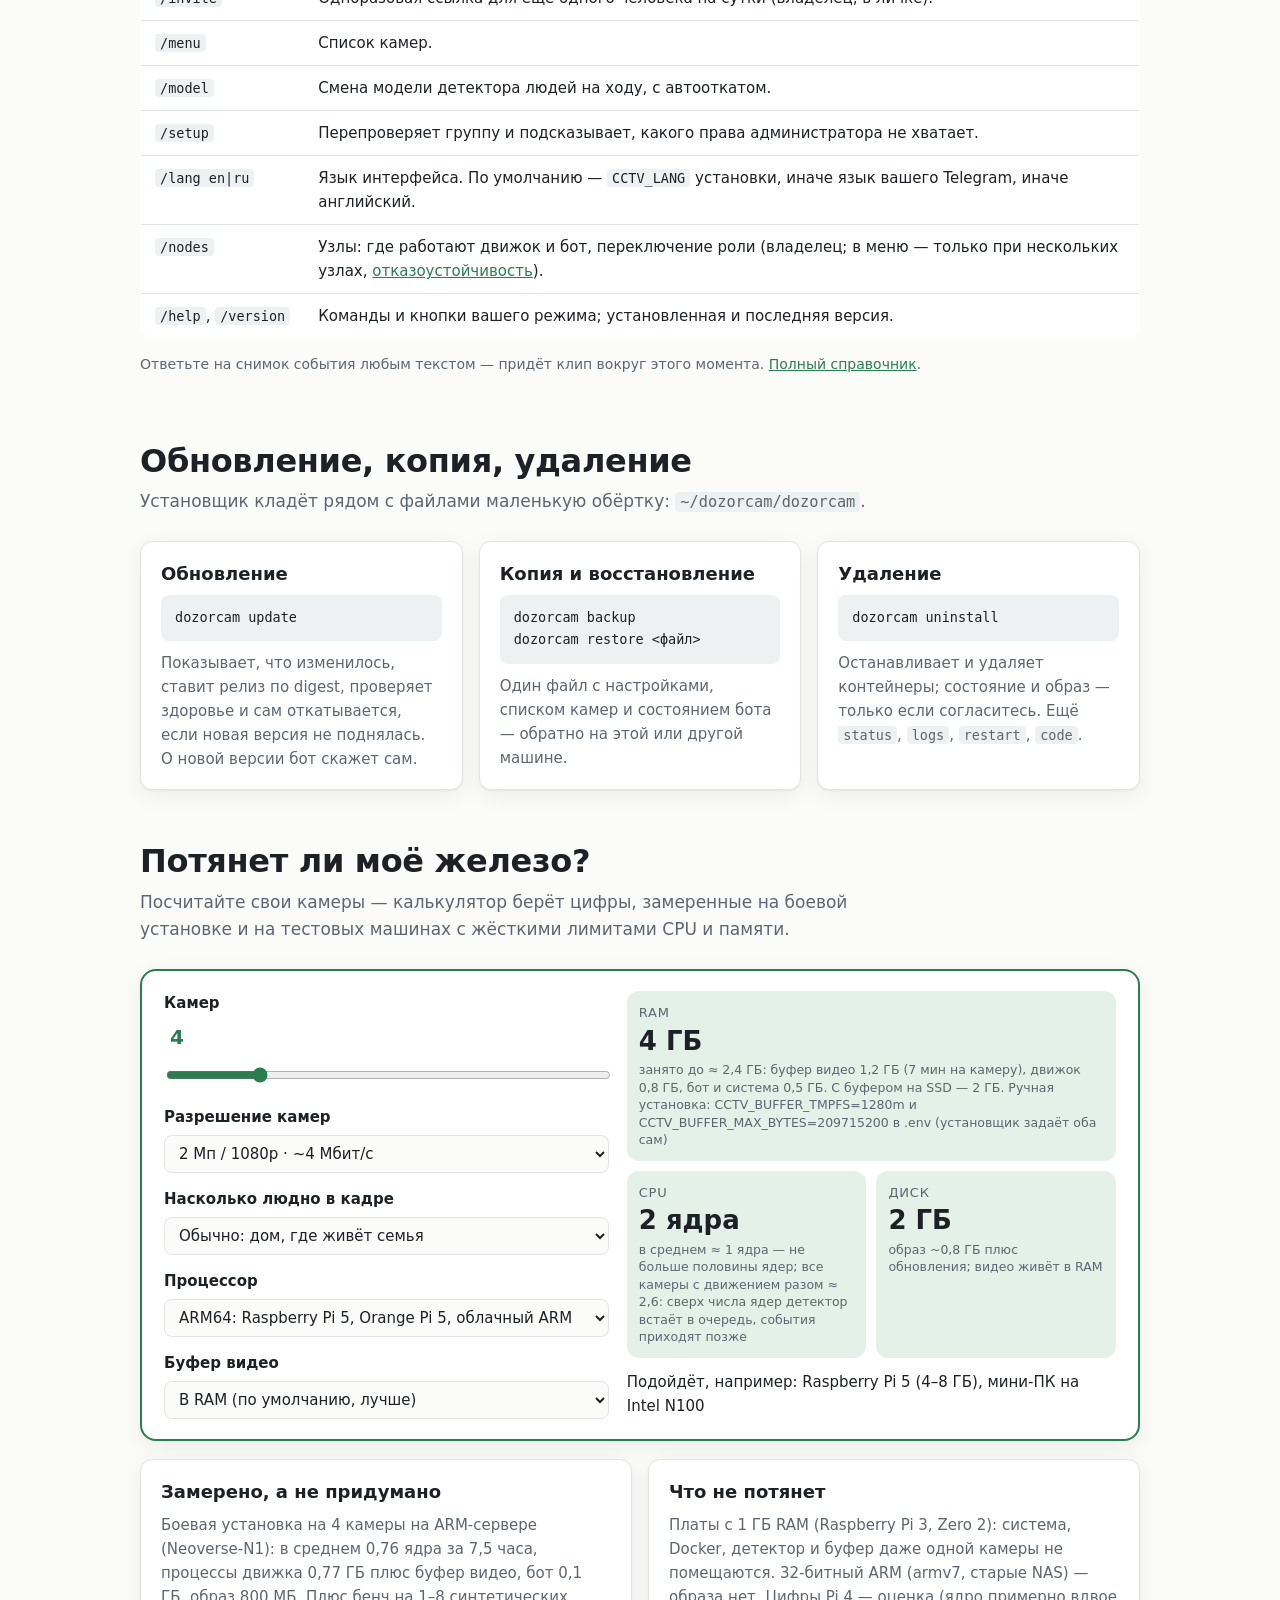
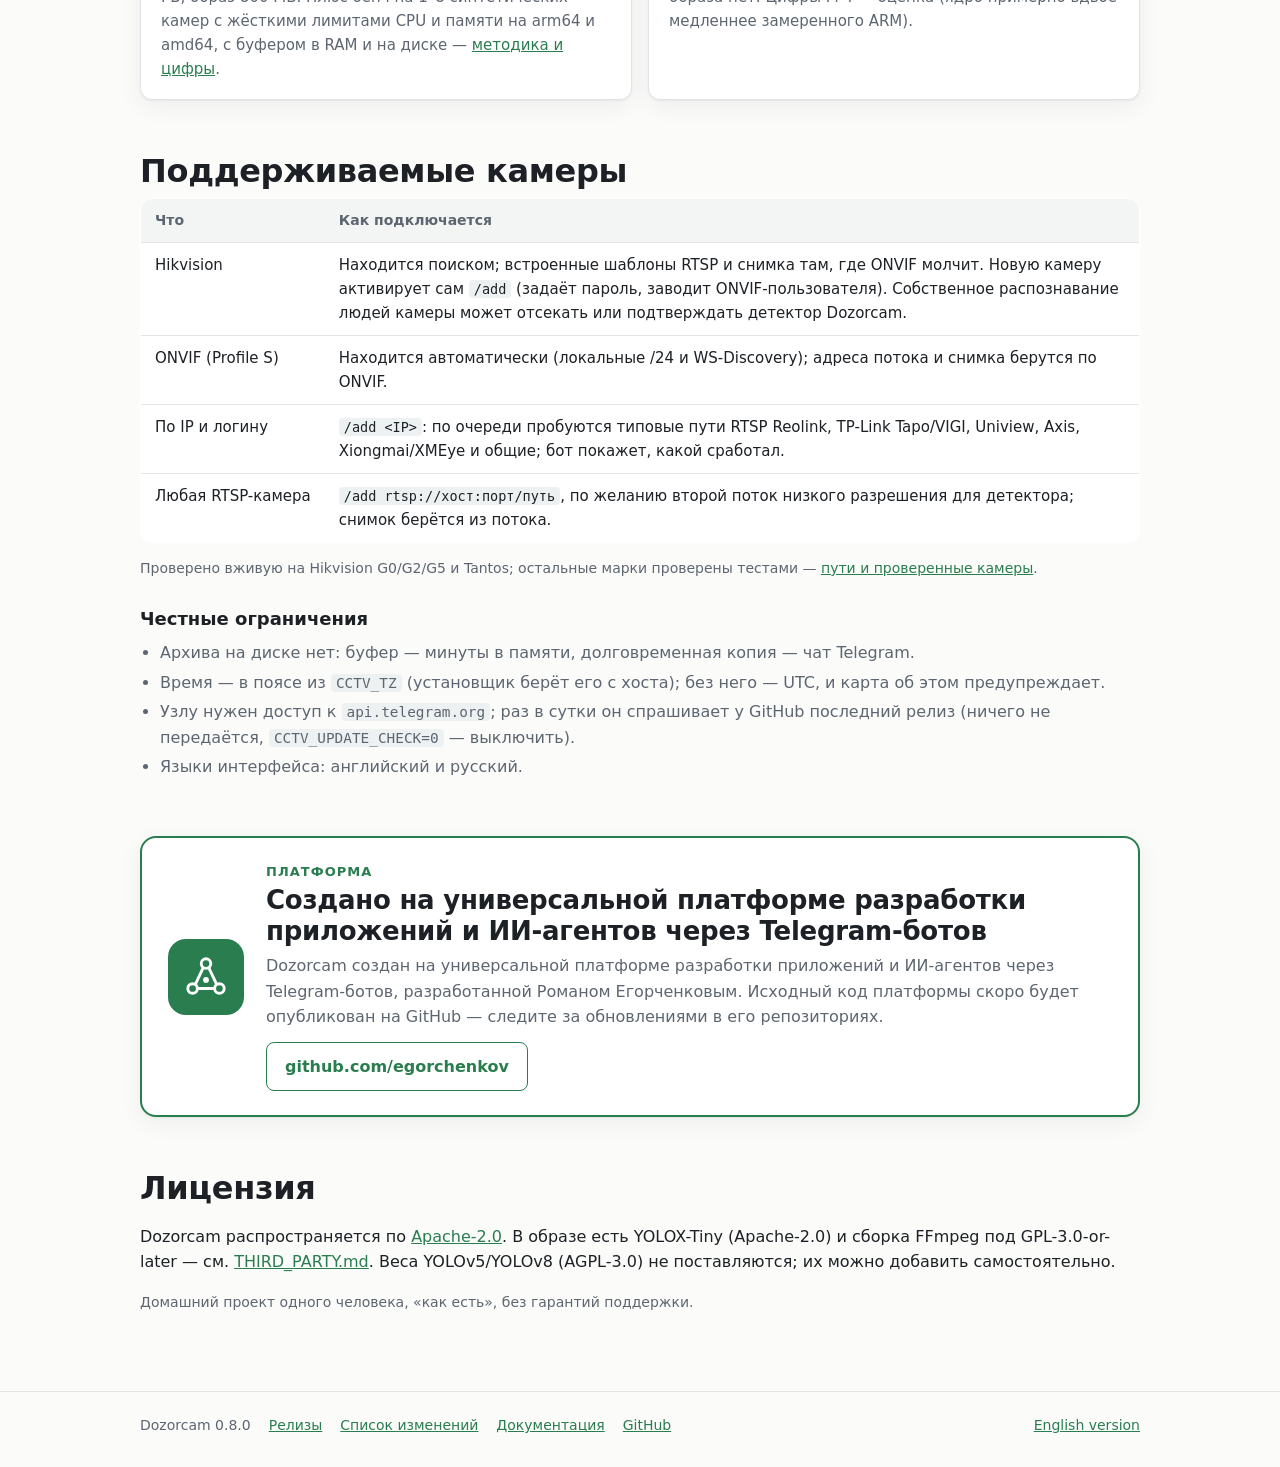
==== commit 653e4b2b: "Dozorcam 0.8.0: site — detector accelerators and New in 0.8.0" ====
--- a/docs/site/ru/index.html
+++ b/docs/site/ru/index.html
@@ -73,6 +73,7 @@
     <div class="card new"><span class="ico">🔎</span><h3>Камера — за минуту</h3><p><code>/add</code> находит камеры (ONVIF, WS-Discovery) или по IP и логину перебирает типовые пути RTSP Reolink, Tapo, Uniview, Axis и других. Новую Hikvision бот даже активирует сам.</p></div>
     <div class="card"><span class="ico">🔒</span><h3>Без облака — данные ваши</h3><p>Видео — короткий буфер в оперативной памяти вашего узла; долговременная копия — ваш собственный чат Telegram. Ни аккаунтов, ни телеметрии, ни подписки.</p></div>
     <div class="card new"><span class="ico">🛟</span><h3>Несколько узлов, один бот</h3><p>Две-три машины делят движок и бота: <code>/nodes</code> переводит роль одним нажатием, с <code>auto = true</code> упавший узел заменяется сам, а каждое сообщение говорит, с какого узла оно пришло. <a href="https://github.com/egorchenkov/dozorcam/blob/master/docs/failover.ru.md">Отказоустойчивость</a></p></div>
+    <div class="card new"><span class="ico">⚡</span><h3>Ускорители детектора</h3><p>Детектор людей работает на onnxruntime на любом процессоре и сам переходит на NPU: на плате Rockchip RK3576 — около 50 мс на кадр вместо 265 на её ядрах. Каждый ускоритель на старте сверяется с процессором; что-то не так — детектор тихо остаётся на процессоре. Есть и Intel OpenVINO; NVIDIA и Hailo-8 — экспериментально. <a href="https://github.com/egorchenkov/dozorcam/blob/master/docs/accelerators.ru.md">Ускорители</a></p></div>
     <div class="card"><span class="ico">🩺</span><h3>Объясняет свои решения</h3><p>Журнал диагностики записывает каждого отвергнутого кандидата с причиной, а суточная сводка отмечает возможные пропуски: на вопрос «почему не сообщил?» есть ответ.</p></div>
   </div>
 </div>
@@ -90,7 +91,7 @@
     <li><b>5 · Telegram</b>Снимок с рамкой туда, куда идут события; клип — по кнопке.</li>
   </ol>
   <div class="grid c3" style="margin-top:22px">
-    <div class="card new"><h3>Новое в 0.7.3: перевод бота без заминок</h3><p>При <code>auto = true</code> перевод бота кнопками <code>/nodes</code> больше не замораживает новый узел «без кворума» при живых узлах, а state бота переезжает со старого узла один раз — и никогда поверх уже запущенного бота; панель называет реальный срок (обычно в пределах полминуты, с большой базой бота до минуты) и объём передаваемых данных. Healthcheck узла наготове называет текущего держателя и эпоху — те же, что <code>/nodes</code>, а замерший держатель пишет в журнал одну точную причину. С 0.7.2 каждое сообщение называет свой узел; с 0.7.1 <code>/nodes</code> есть в меню «/»; с 0.7.0 — автопереключение: от трёх машин, <code>auto = true</code>: когда узел с камерами и ботом падает или зависает, примерно через полминуты работу подхватывает следующий по приоритету — только при кворуме, без дублей сообщений, а вернувшийся узел ждёт наготове. По умолчанию выключено. <a href="https://github.com/egorchenkov/dozorcam/blob/master/docs/failover.ru.md">Отказоустойчивость</a>.</p></div>
+    <div class="card new"><h3>Новое в 0.8.0: детектор на NPU</h3><p>Детектор теперь работает на onnxruntime — та же модель и те же пороги, на x86 примерно на 40 % быстрее на кадр, — а при <code>person_backend = "auto"</code> (по умолчанию) сам находит ускоритель: NPU Rockchip RK3576/RK3588/RK3568 (экспериментально, проверено на RK3576; рантайм — в образе arm64), Intel iGPU/NPU через OpenVINO, NVIDIA и Hailo-8 — экспериментально. Каждый на старте проходит самопроверку против процессора или тихо пропускается; <code>/model</code> показывает, на чём идёт детекция, а откалиброванная камера после смены сама калибруется заново. <code>rknn-convert.sh</code> собирает модель для NPU по вашим кадрам. С 0.7.x — несколько узлов, один бот, автопереключение. <a href="https://github.com/egorchenkov/dozorcam/blob/master/docs/accelerators.ru.md">Ускорители детектора</a>.</p></div>
     <div class="card new"><h3>События — куда удобно</h3><p>Группа с темами больше не обязательна: начните в личке одним нажатием, переходите в группу или темы позже. Мастер закрепляет свой прогресс и сам проверяет группу.</p></div>
     <div class="card new"><h3>Карта вместо пульта</h3><p>Закреплённая карта камер с карточками, склейка событий, хэштеги, <code>/invite</code> для ещё одного человека, время в вашем поясе. <a href="https://github.com/egorchenkov/dozorcam/blob/master/CHANGELOG.ru.md">Список изменений</a></p></div>
   </div>
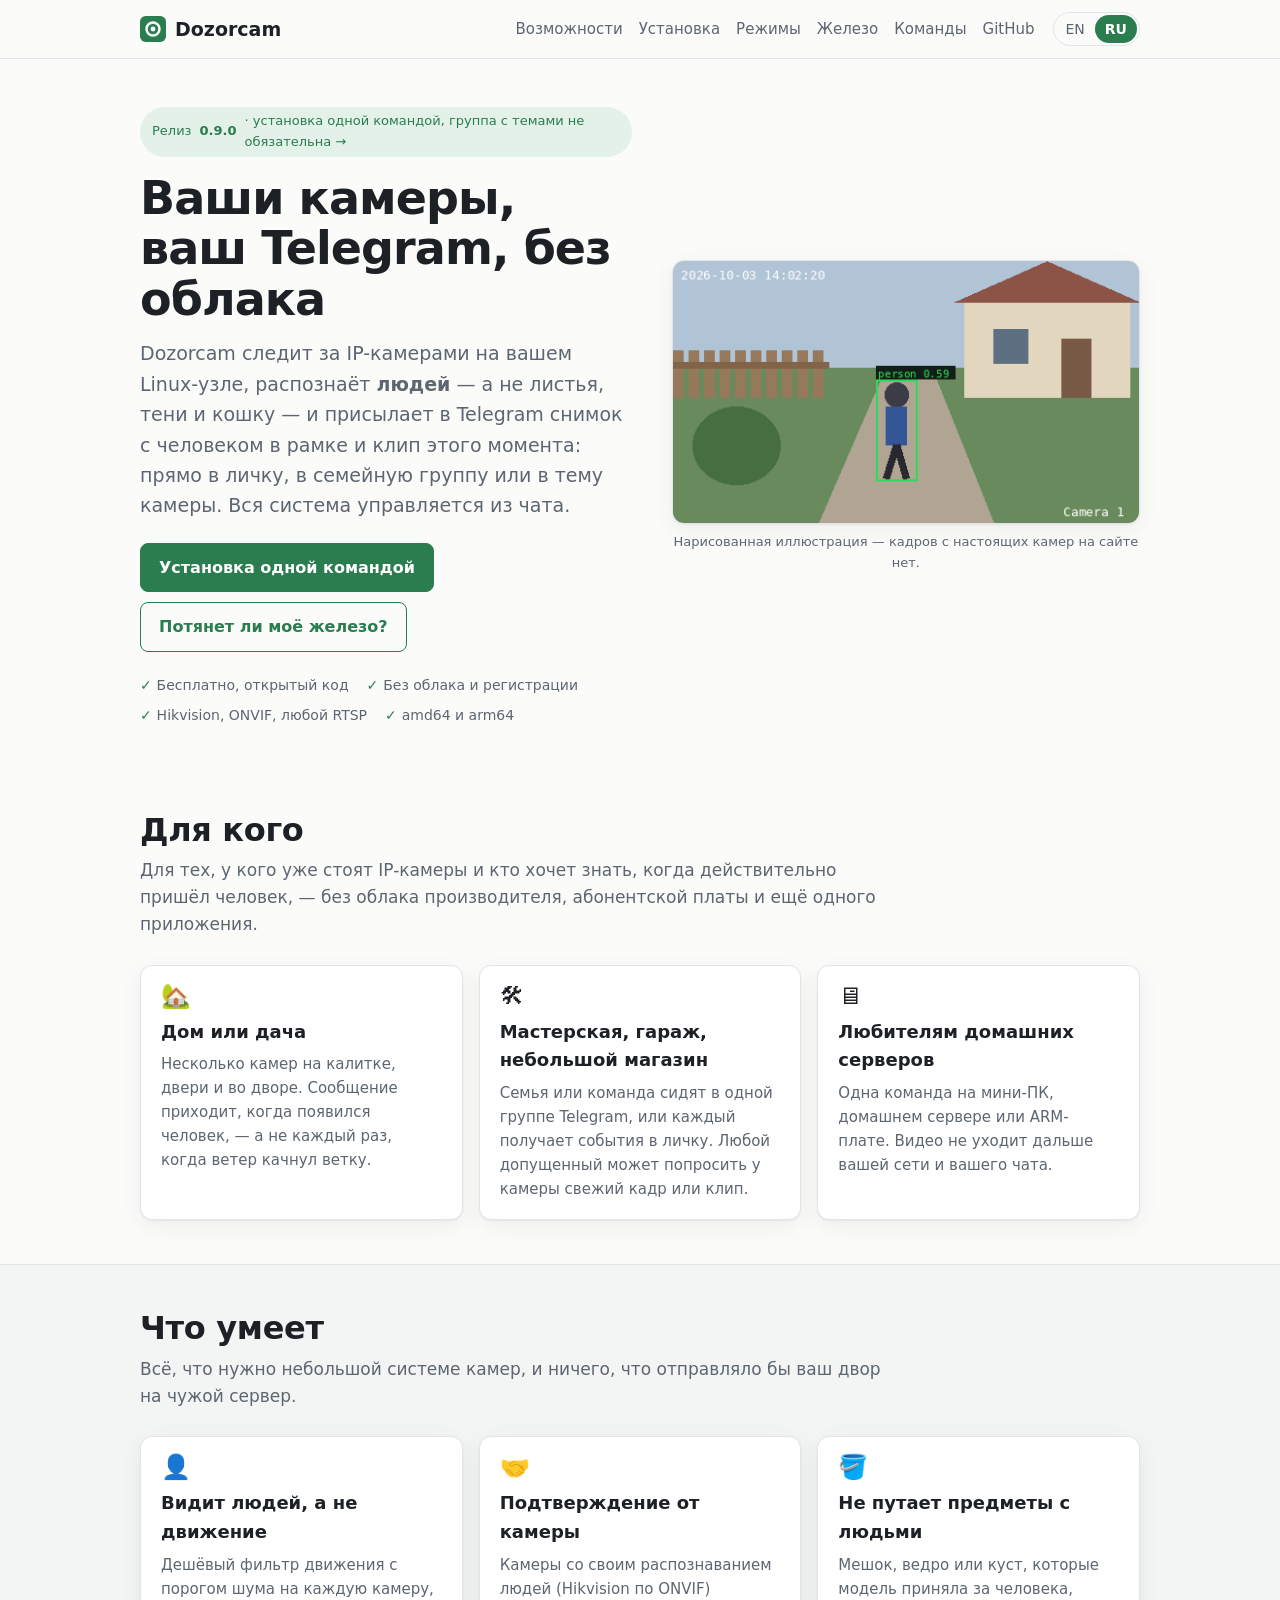
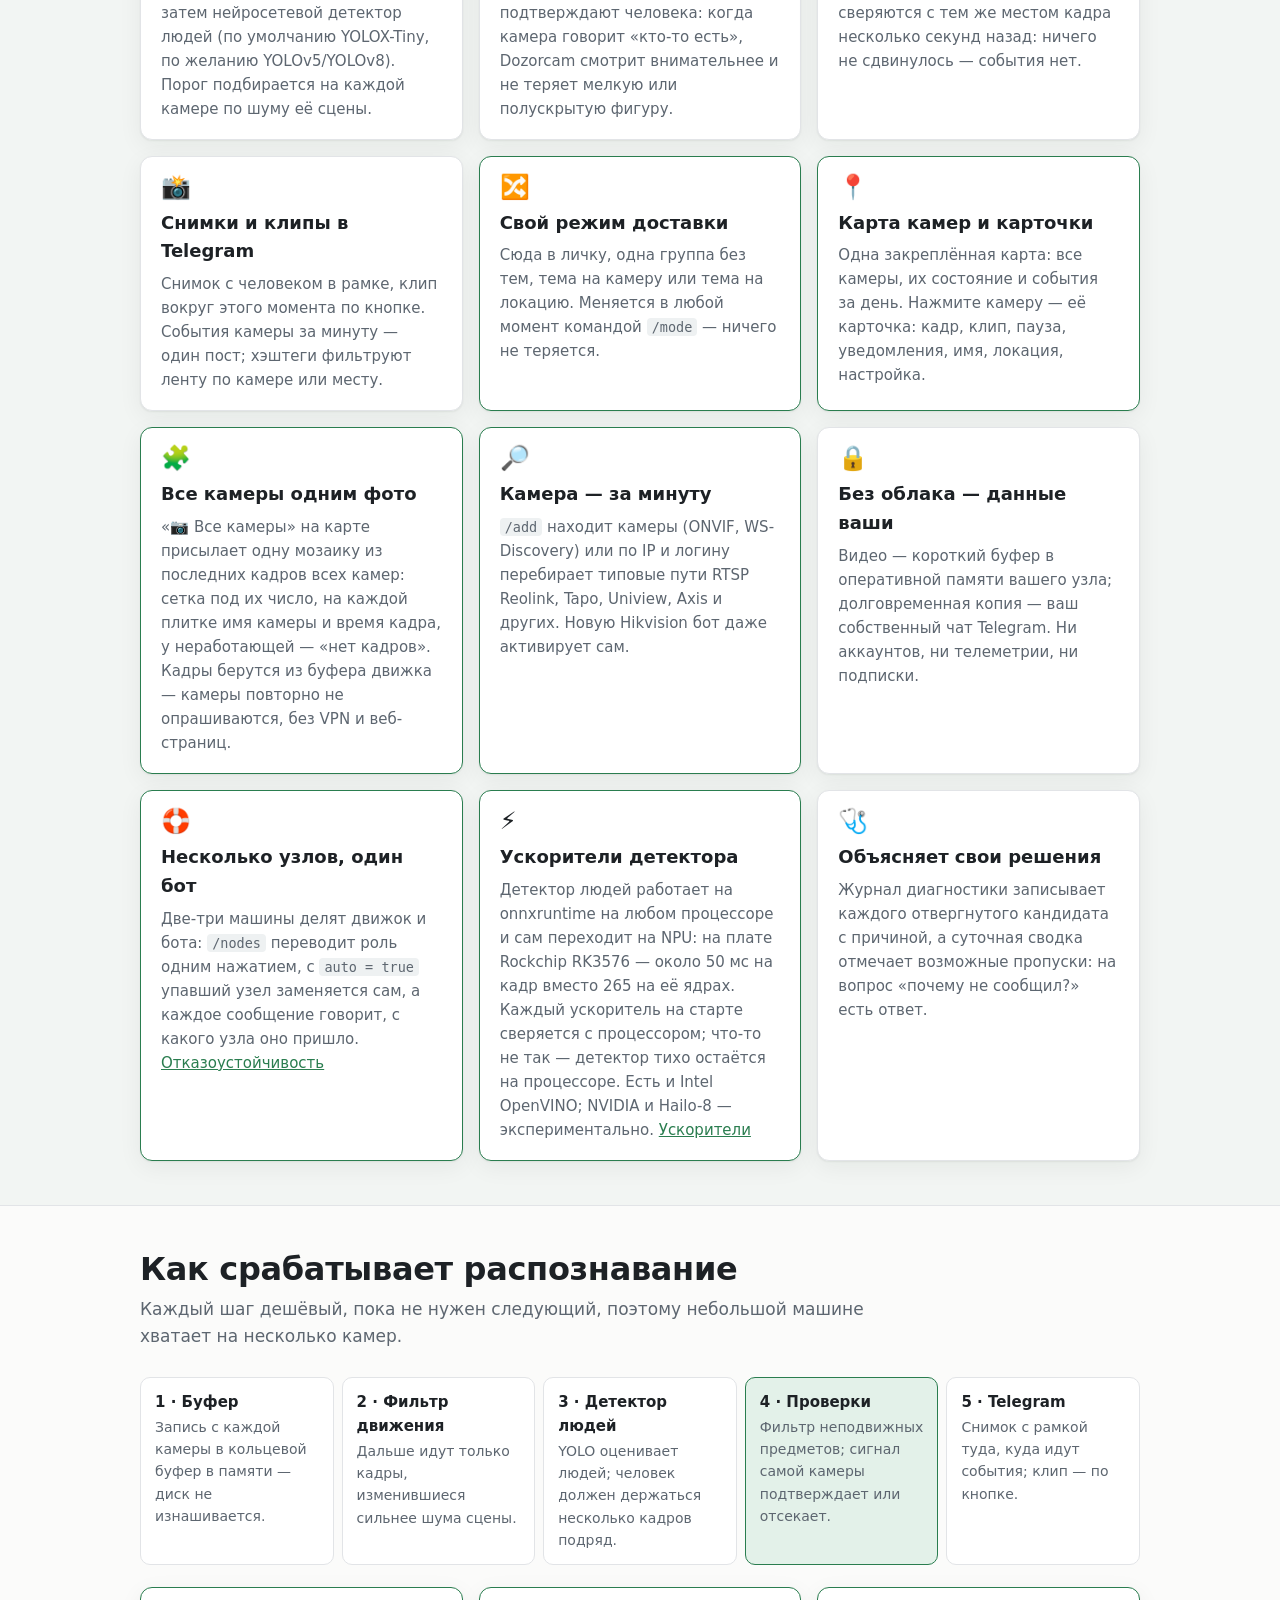
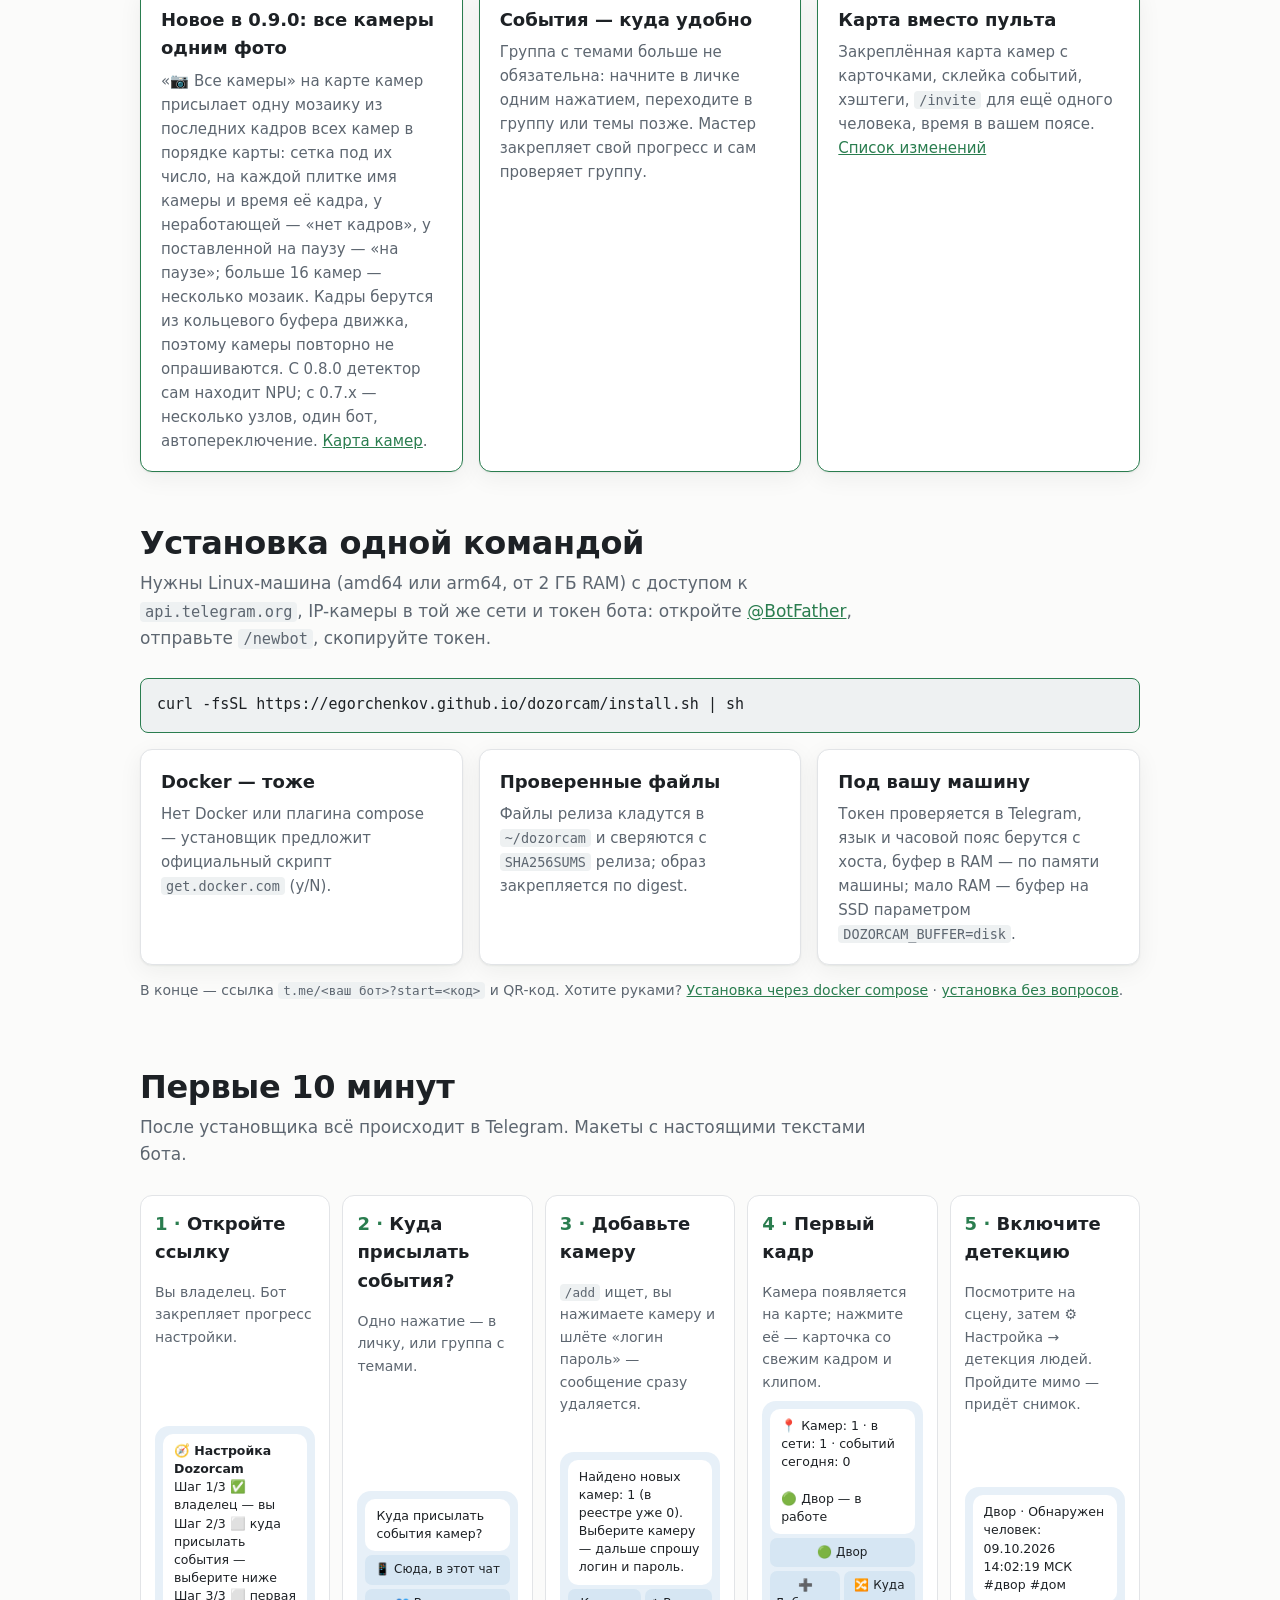
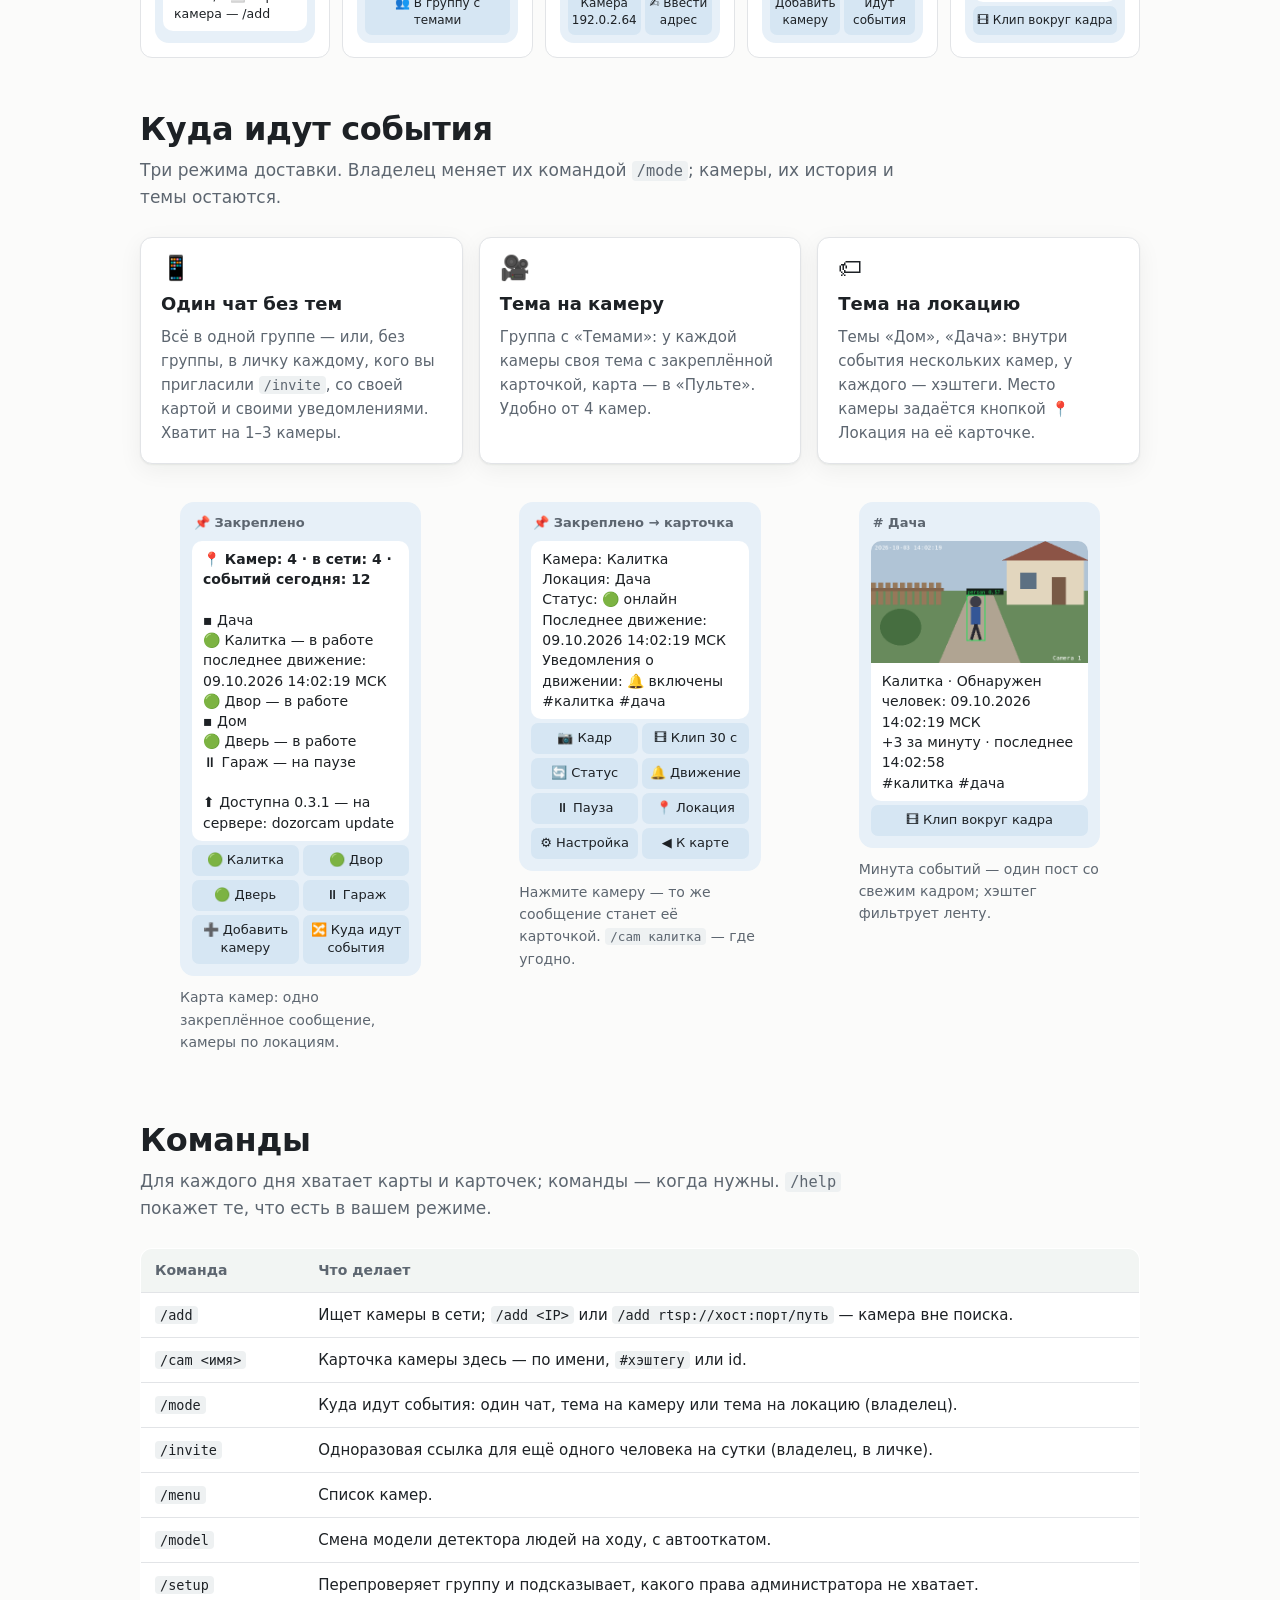
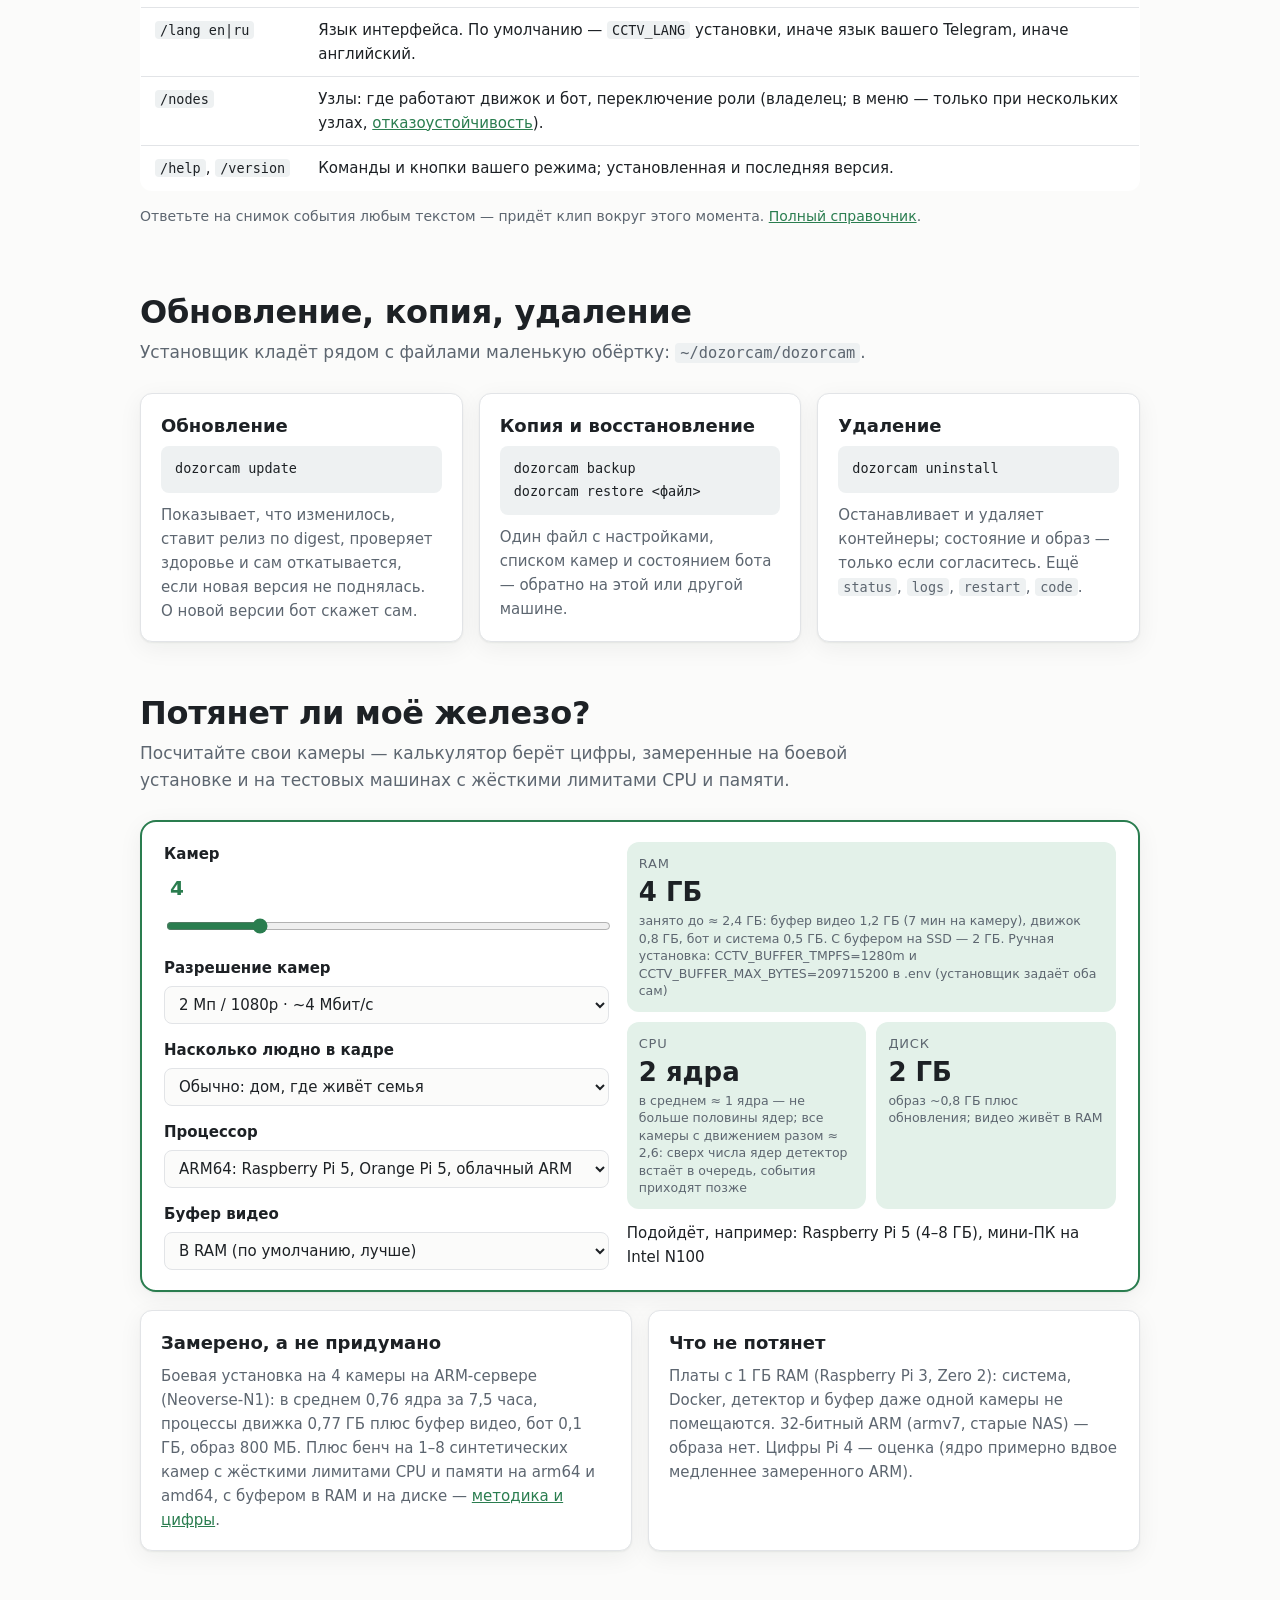
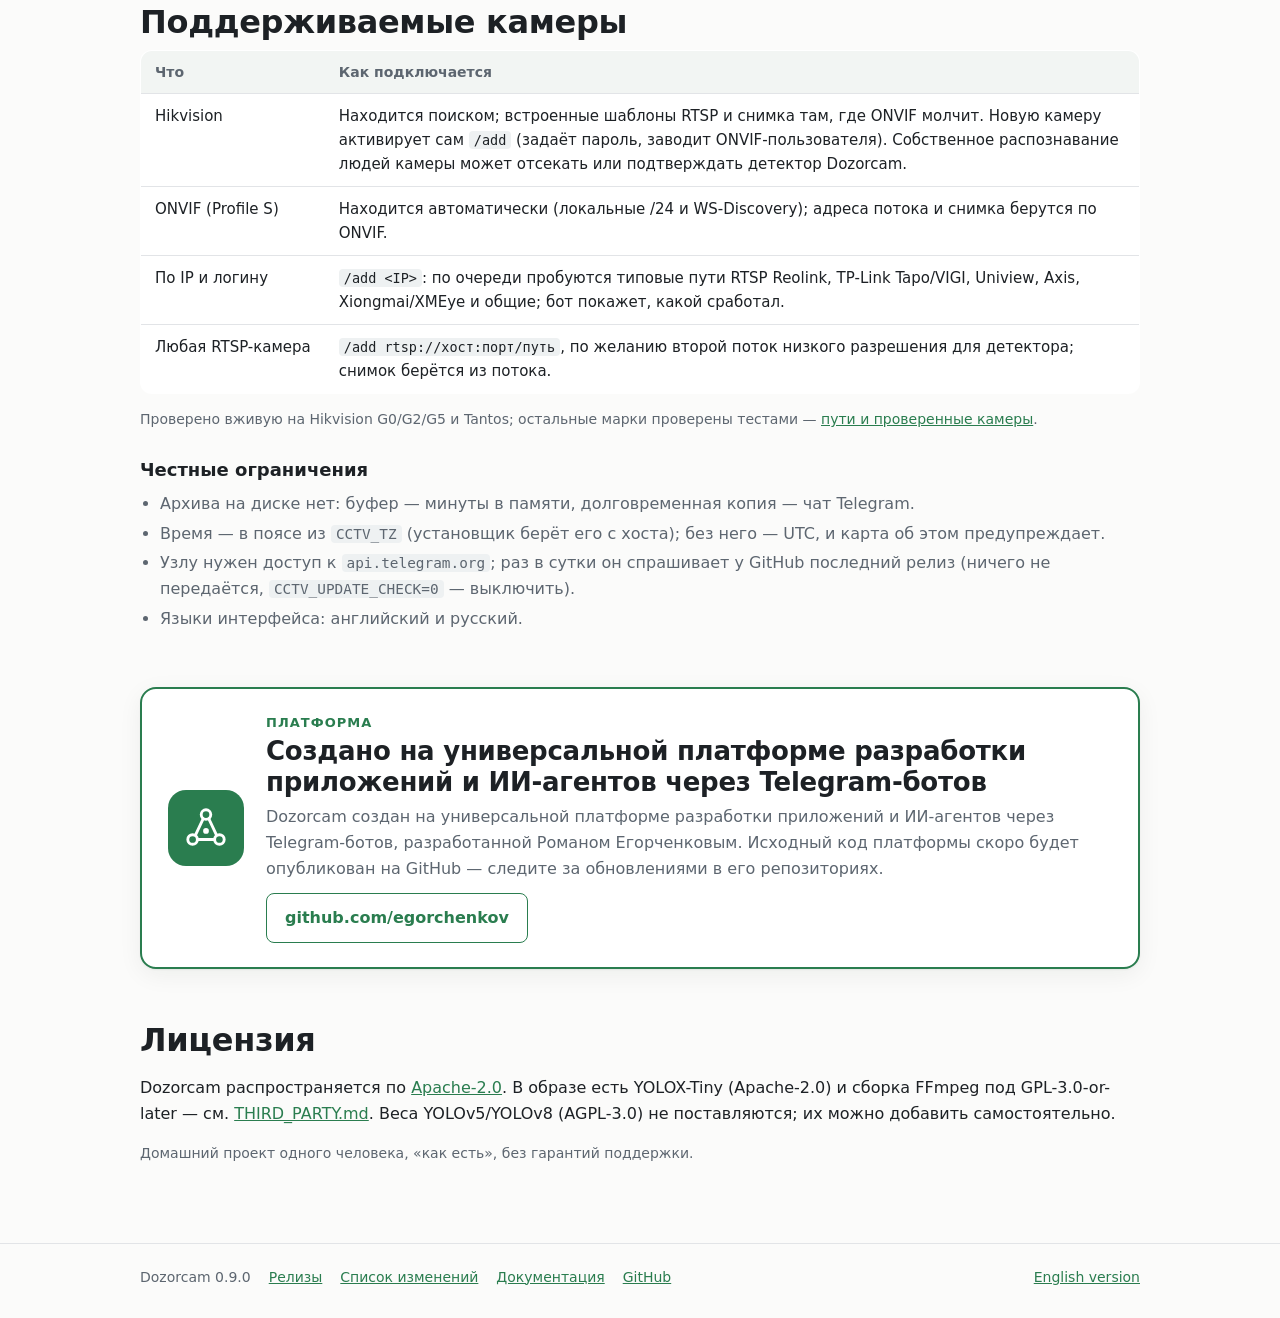
==== commit cfe66e00: "Dozorcam 0.9.0" ====
--- a/docs/site/ru/index.html
+++ b/docs/site/ru/index.html
@@ -28,7 +28,7 @@
 <div class="wrap">
 <section class="hero" style="padding-top:48px">
   <div>
-    <a class="badge" href="https://github.com/egorchenkov/dozorcam/releases/latest">Релиз <b><!--site:version-->0.8.0<!--/site--></b> · установка одной командой, группа с темами не обязательна →</a>
+    <a class="badge" href="https://github.com/egorchenkov/dozorcam/releases/latest">Релиз <b><!--site:version-->0.9.0<!--/site--></b> · установка одной командой, группа с темами не обязательна →</a>
     <h1>Ваши камеры, ваш Telegram, без облака</h1>
     <p class="lead">Dozorcam следит за IP-камерами на вашем Linux-узле, распознаёт <b>людей</b> — а не листья,
     тени и кошку — и присылает в Telegram снимок с человеком в рамке и клип этого момента: прямо в личку,
@@ -70,6 +70,7 @@
     <div class="card"><span class="ico">📸</span><h3>Снимки и клипы в Telegram</h3><p>Снимок с человеком в рамке, клип вокруг этого момента по кнопке. События камеры за минуту — один пост; хэштеги фильтруют ленту по камере или месту.</p></div>
     <div class="card new"><span class="ico">🔀</span><h3>Свой режим доставки</h3><p>Сюда в личку, одна группа без тем, тема на камеру или тема на локацию. Меняется в любой момент командой <code>/mode</code> — ничего не теряется.</p></div>
     <div class="card new"><span class="ico">📍</span><h3>Карта камер и карточки</h3><p>Одна закреплённая карта: все камеры, их состояние и события за день. Нажмите камеру — её карточка: кадр, клип, пауза, уведомления, имя, локация, настройка.</p></div>
+    <div class="card new"><span class="ico">🧩</span><h3>Все камеры одним фото</h3><p>«📷 Все камеры» на карте присылает одну мозаику из последних кадров всех камер: сетка под их число, на каждой плитке имя камеры и время кадра, у неработающей — «нет кадров». Кадры берутся из буфера движка — камеры повторно не опрашиваются, без VPN и веб-страниц.</p></div>
     <div class="card new"><span class="ico">🔎</span><h3>Камера — за минуту</h3><p><code>/add</code> находит камеры (ONVIF, WS-Discovery) или по IP и логину перебирает типовые пути RTSP Reolink, Tapo, Uniview, Axis и других. Новую Hikvision бот даже активирует сам.</p></div>
     <div class="card"><span class="ico">🔒</span><h3>Без облака — данные ваши</h3><p>Видео — короткий буфер в оперативной памяти вашего узла; долговременная копия — ваш собственный чат Telegram. Ни аккаунтов, ни телеметрии, ни подписки.</p></div>
     <div class="card new"><span class="ico">🛟</span><h3>Несколько узлов, один бот</h3><p>Две-три машины делят движок и бота: <code>/nodes</code> переводит роль одним нажатием, с <code>auto = true</code> упавший узел заменяется сам, а каждое сообщение говорит, с какого узла оно пришло. <a href="https://github.com/egorchenkov/dozorcam/blob/master/docs/failover.ru.md">Отказоустойчивость</a></p></div>
@@ -91,7 +92,7 @@
     <li><b>5 · Telegram</b>Снимок с рамкой туда, куда идут события; клип — по кнопке.</li>
   </ol>
   <div class="grid c3" style="margin-top:22px">
-    <div class="card new"><h3>Новое в 0.8.0: детектор на NPU</h3><p>Детектор теперь работает на onnxruntime — та же модель и те же пороги, на x86 примерно на 40 % быстрее на кадр, — а при <code>person_backend = "auto"</code> (по умолчанию) сам находит ускоритель: NPU Rockchip RK3576/RK3588/RK3568 (экспериментально, проверено на RK3576; рантайм — в образе arm64), Intel iGPU/NPU через OpenVINO, NVIDIA и Hailo-8 — экспериментально. Каждый на старте проходит самопроверку против процессора или тихо пропускается; <code>/model</code> показывает, на чём идёт детекция, а откалиброванная камера после смены сама калибруется заново. <code>rknn-convert.sh</code> собирает модель для NPU по вашим кадрам. С 0.7.x — несколько узлов, один бот, автопереключение. <a href="https://github.com/egorchenkov/dozorcam/blob/master/docs/accelerators.ru.md">Ускорители детектора</a>.</p></div>
+    <div class="card new"><h3>Новое в 0.9.0: все камеры одним фото</h3><p>«📷 Все камеры» на карте камер присылает одну мозаику из последних кадров всех камер в порядке карты: сетка под их число, на каждой плитке имя камеры и время её кадра, у неработающей — «нет кадров», у поставленной на паузу — «на паузе»; больше 16 камер — несколько мозаик. Кадры берутся из кольцевого буфера движка, поэтому камеры повторно не опрашиваются. С 0.8.0 детектор сам находит NPU; с 0.7.x — несколько узлов, один бот, автопереключение. <a href="https://github.com/egorchenkov/dozorcam/blob/master/docs/reference.ru.md#карта-камер-и-карточка-камеры">Карта камер</a>.</p></div>
     <div class="card new"><h3>События — куда удобно</h3><p>Группа с темами больше не обязательна: начните в личке одним нажатием, переходите в группу или темы позже. Мастер закрепляет свой прогресс и сам проверяет группу.</p></div>
     <div class="card new"><h3>Карта вместо пульта</h3><p>Закреплённая карта камер с карточками, склейка событий, хэштеги, <code>/invite</code> для ещё одного человека, время в вашем поясе. <a href="https://github.com/egorchenkov/dozorcam/blob/master/CHANGELOG.ru.md">Список изменений</a></p></div>
   </div>
@@ -321,7 +322,7 @@
 
 <footer>
   <div class="wrap">
-    <span>Dozorcam <!--site:version-->0.8.0<!--/site--></span>
+    <span>Dozorcam <!--site:version-->0.9.0<!--/site--></span>
     <a href="https://github.com/egorchenkov/dozorcam/releases">Релизы</a>
     <a href="https://github.com/egorchenkov/dozorcam/blob/master/CHANGELOG.ru.md">Список изменений</a>
     <a href="https://github.com/egorchenkov/dozorcam/blob/master/docs/README.md">Документация</a>
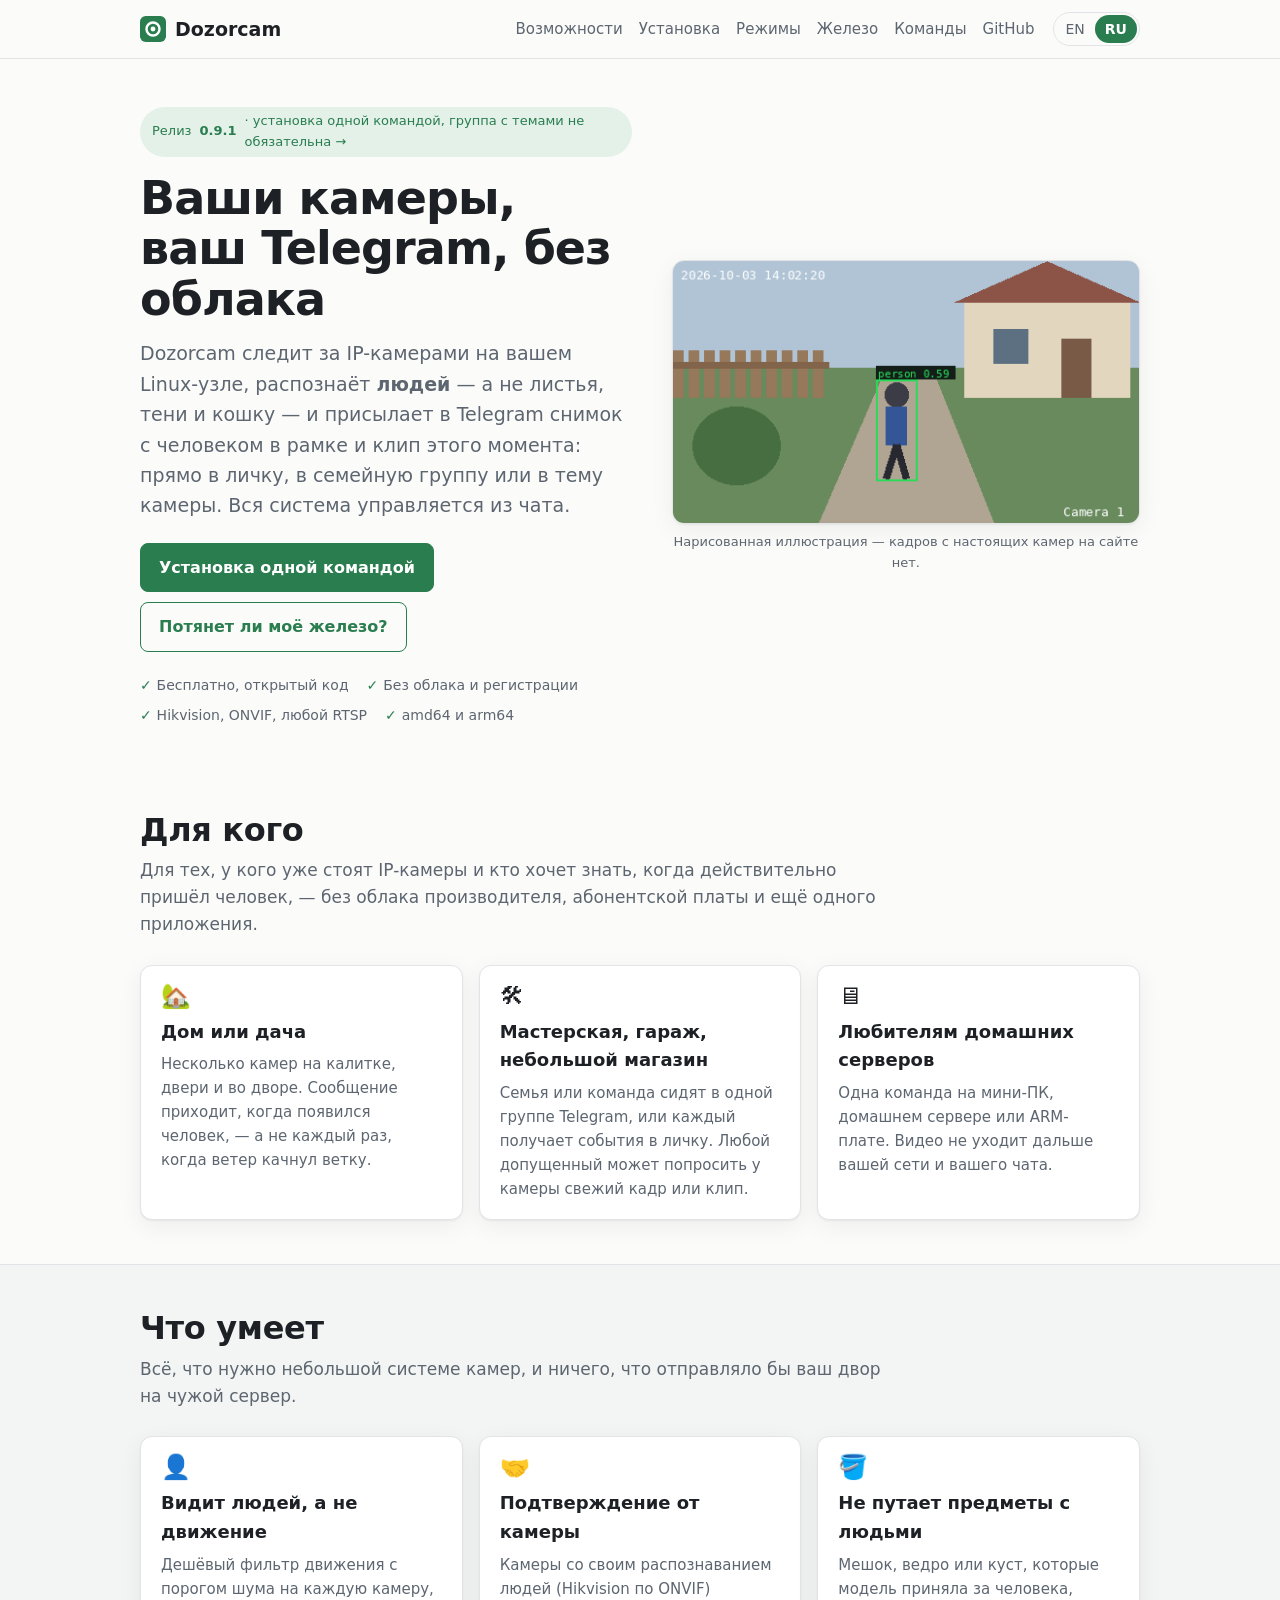
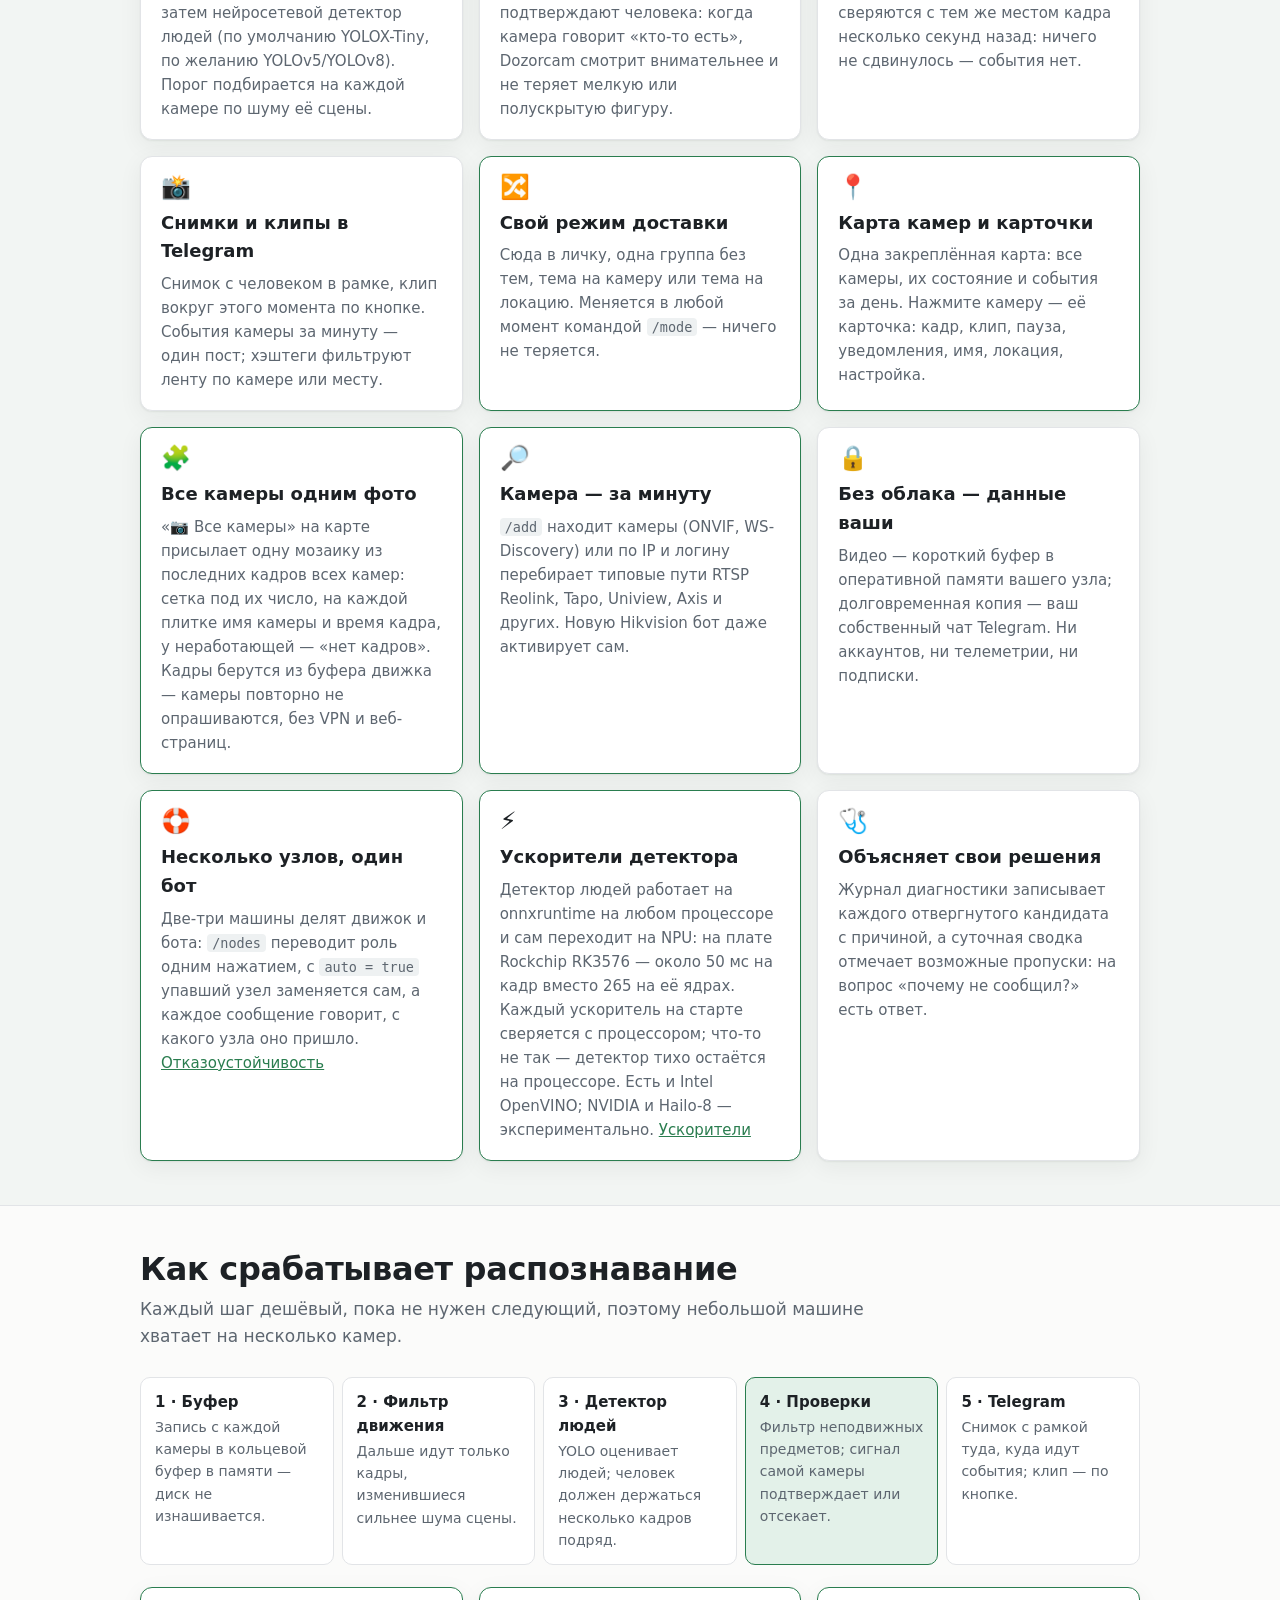
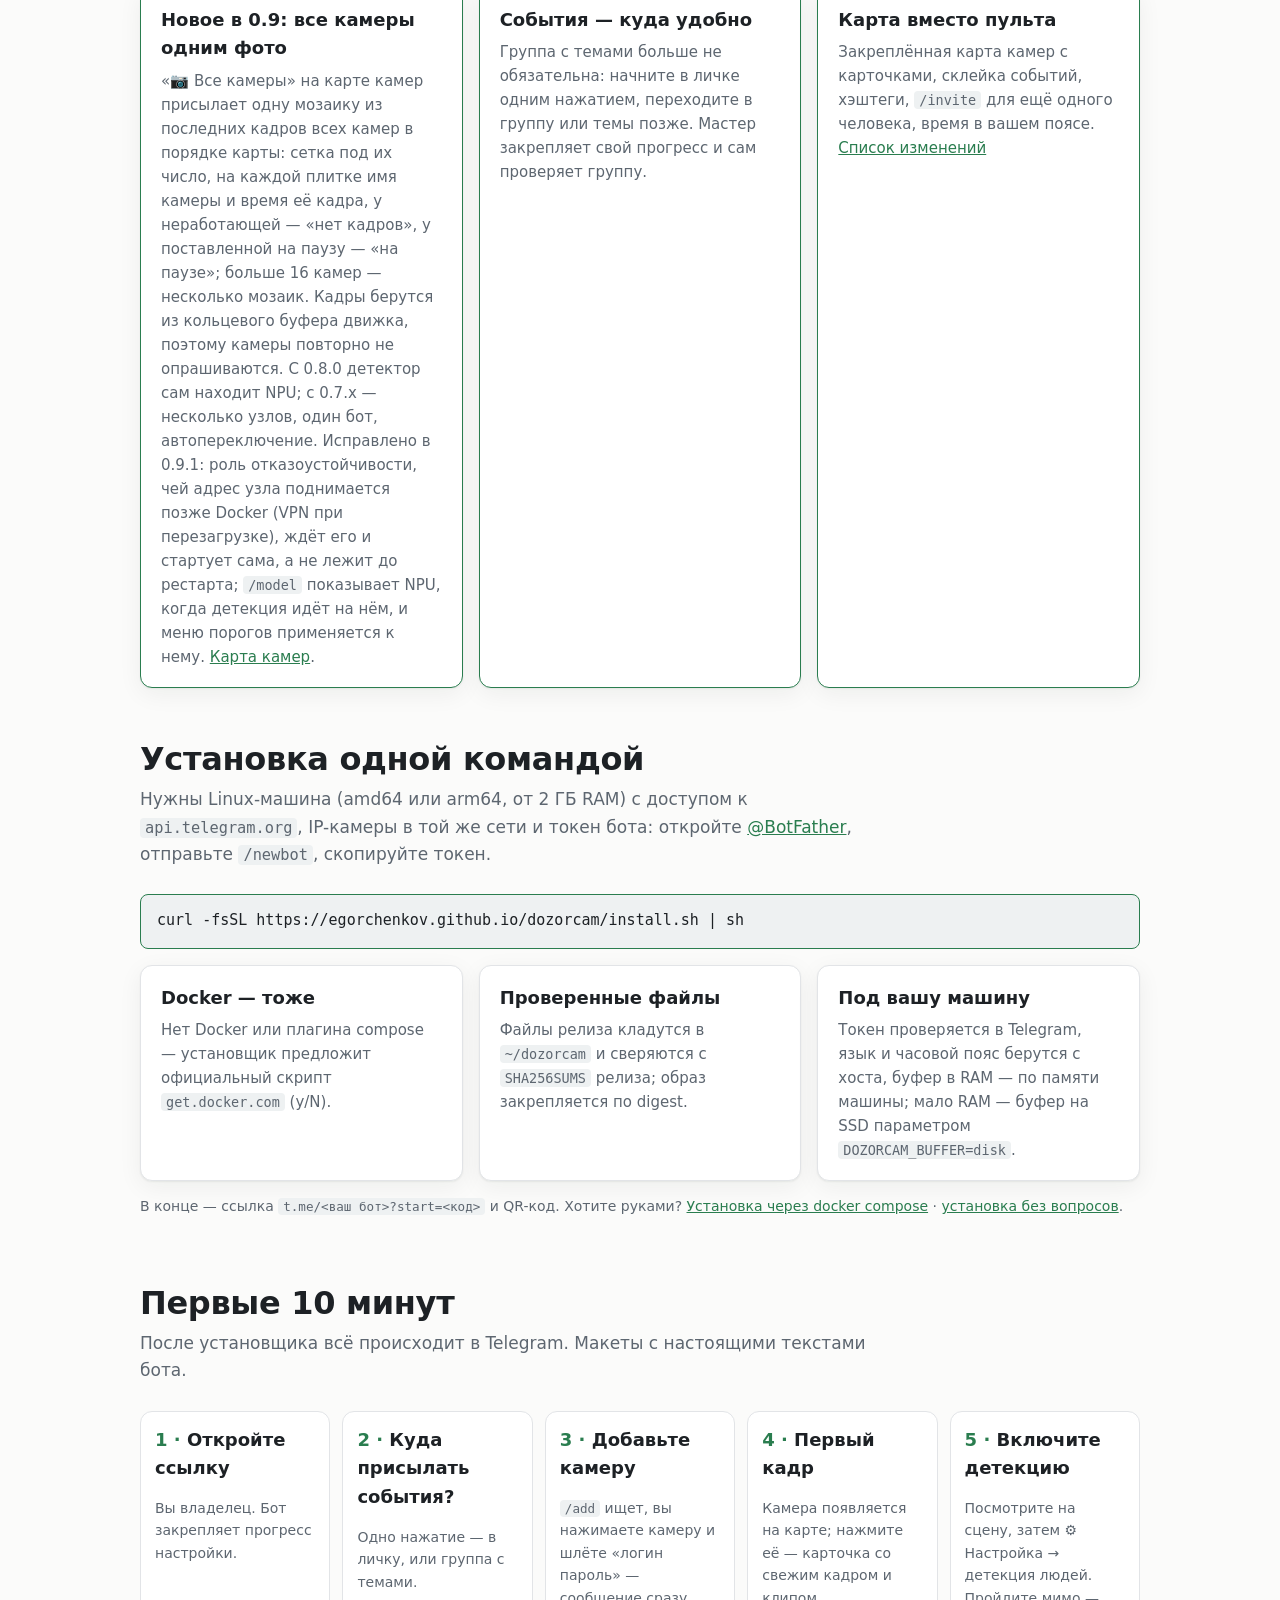
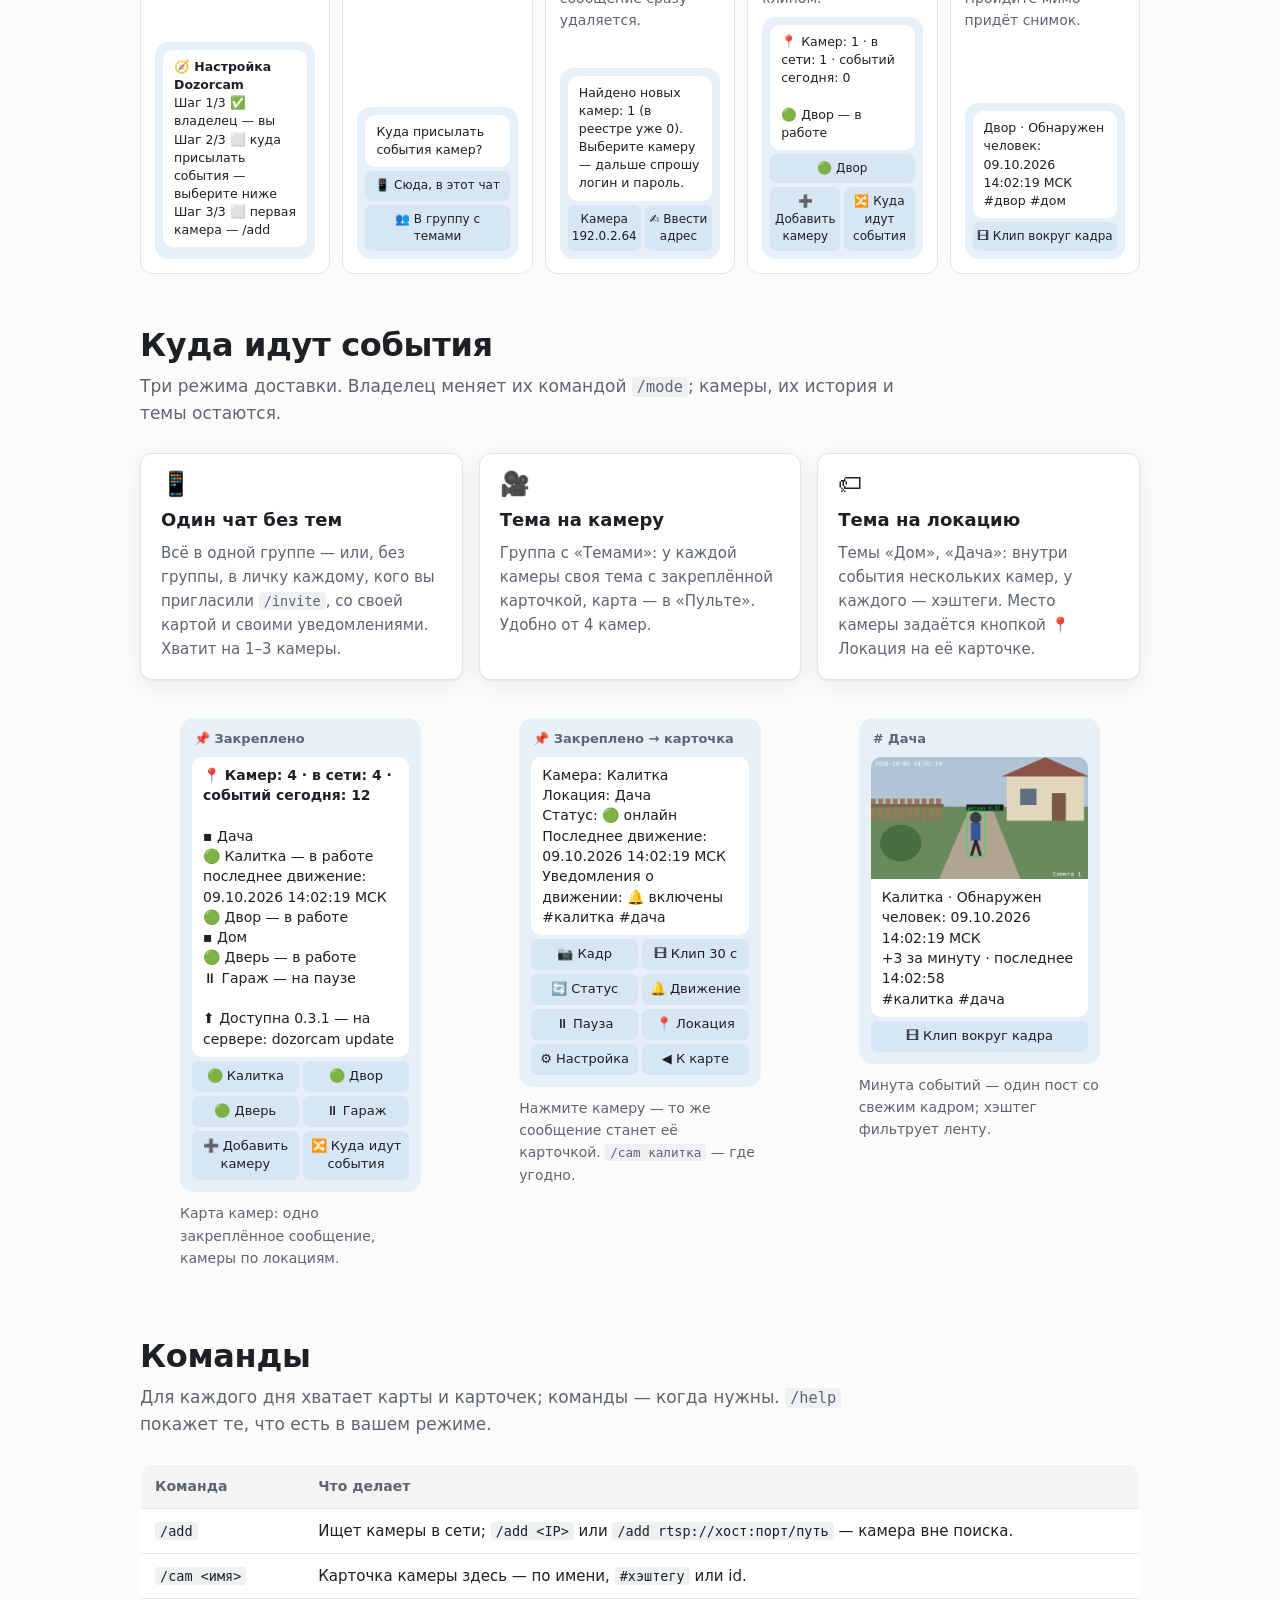
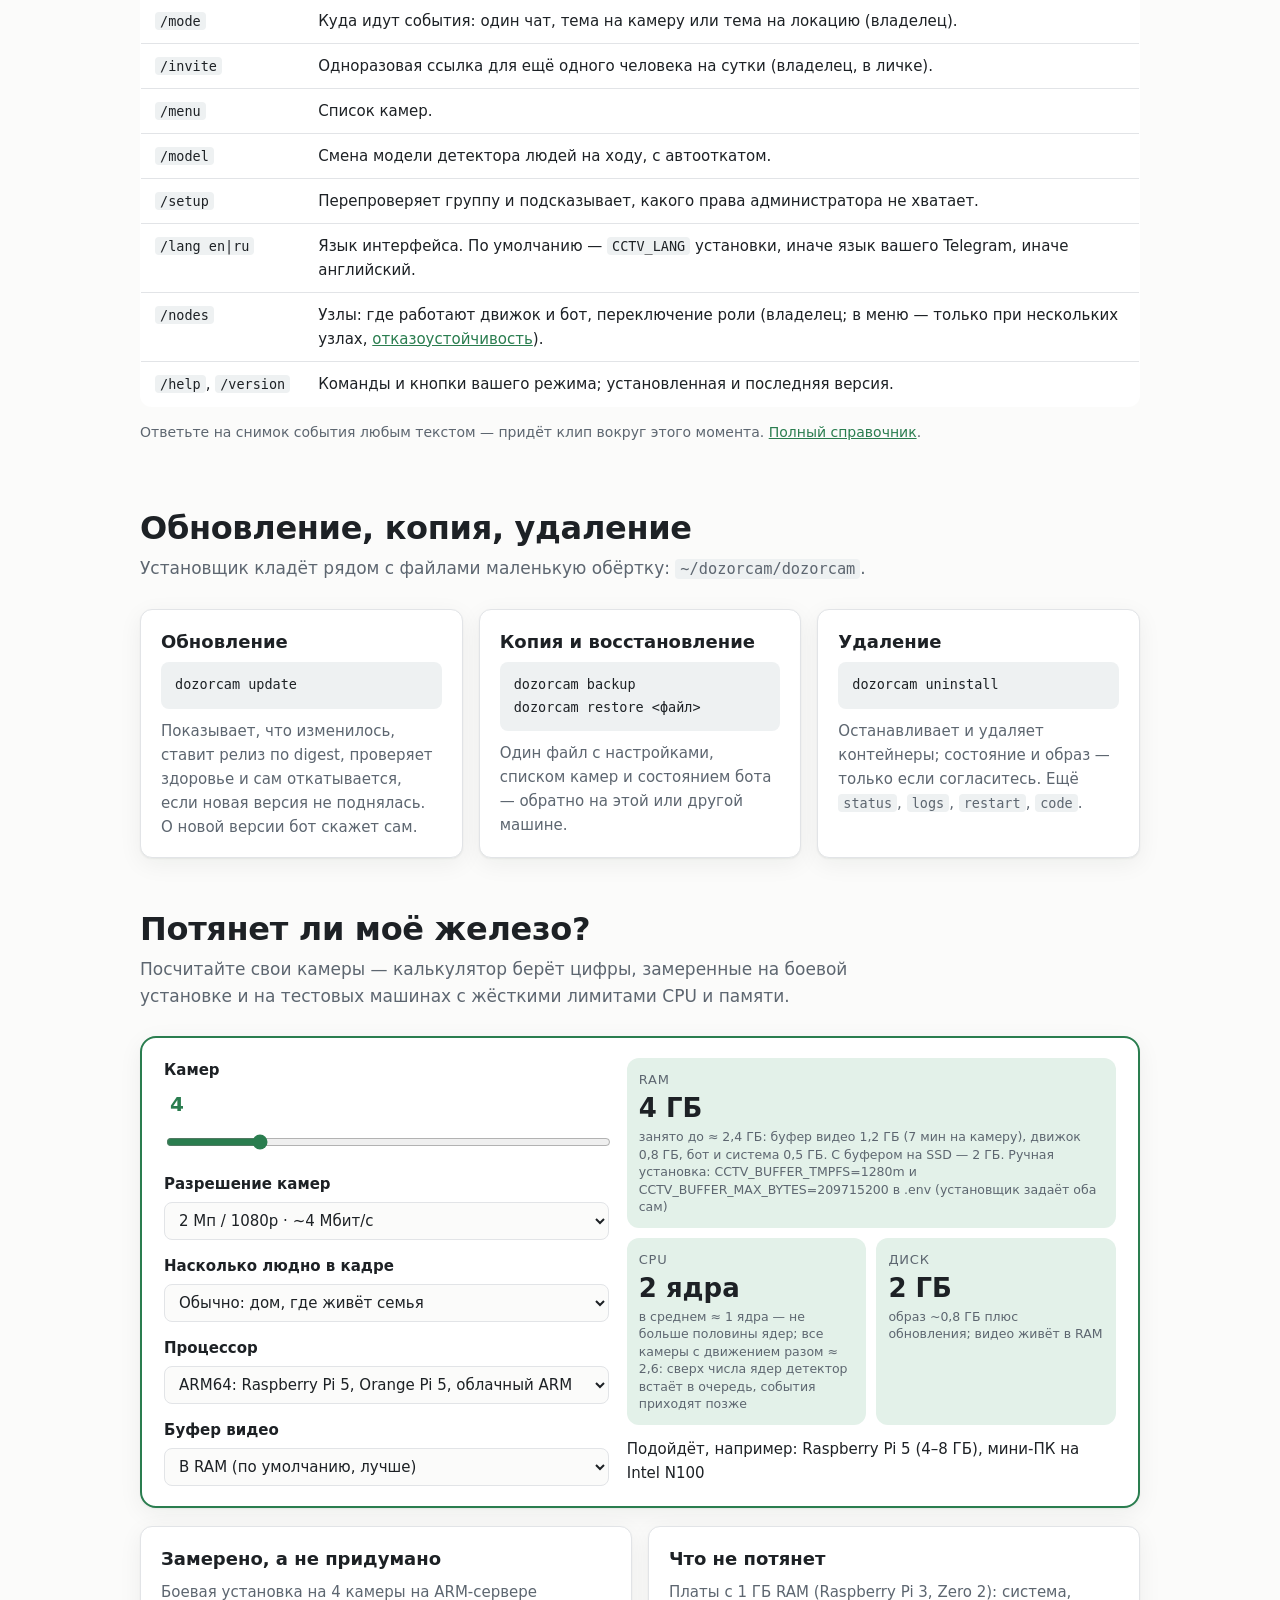
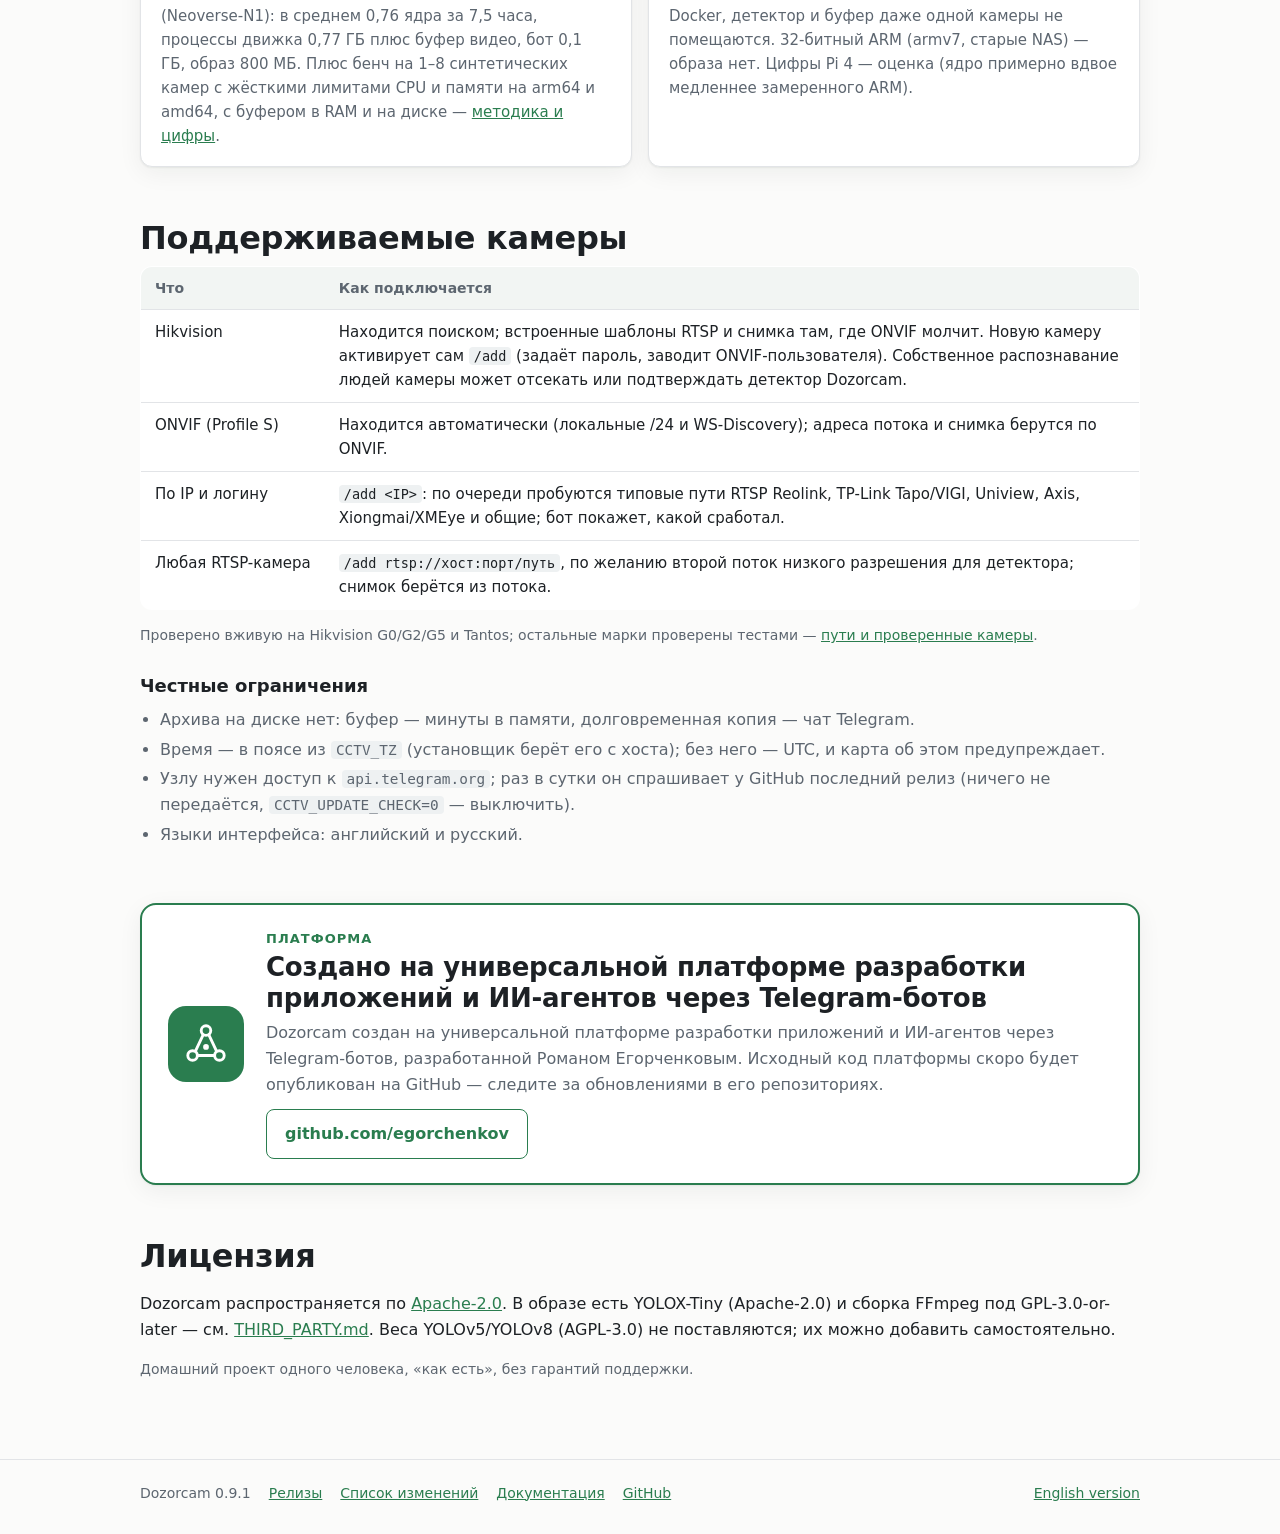
==== commit a791c074: "Dozorcam 0.9.1" ====
--- a/docs/site/ru/index.html
+++ b/docs/site/ru/index.html
@@ -28,7 +28,7 @@
 <div class="wrap">
 <section class="hero" style="padding-top:48px">
   <div>
-    <a class="badge" href="https://github.com/egorchenkov/dozorcam/releases/latest">Релиз <b><!--site:version-->0.9.0<!--/site--></b> · установка одной командой, группа с темами не обязательна →</a>
+    <a class="badge" href="https://github.com/egorchenkov/dozorcam/releases/latest">Релиз <b><!--site:version-->0.9.1<!--/site--></b> · установка одной командой, группа с темами не обязательна →</a>
     <h1>Ваши камеры, ваш Telegram, без облака</h1>
     <p class="lead">Dozorcam следит за IP-камерами на вашем Linux-узле, распознаёт <b>людей</b> — а не листья,
     тени и кошку — и присылает в Telegram снимок с человеком в рамке и клип этого момента: прямо в личку,
@@ -92,7 +92,7 @@
     <li><b>5 · Telegram</b>Снимок с рамкой туда, куда идут события; клип — по кнопке.</li>
   </ol>
   <div class="grid c3" style="margin-top:22px">
-    <div class="card new"><h3>Новое в 0.9.0: все камеры одним фото</h3><p>«📷 Все камеры» на карте камер присылает одну мозаику из последних кадров всех камер в порядке карты: сетка под их число, на каждой плитке имя камеры и время её кадра, у неработающей — «нет кадров», у поставленной на паузу — «на паузе»; больше 16 камер — несколько мозаик. Кадры берутся из кольцевого буфера движка, поэтому камеры повторно не опрашиваются. С 0.8.0 детектор сам находит NPU; с 0.7.x — несколько узлов, один бот, автопереключение. <a href="https://github.com/egorchenkov/dozorcam/blob/master/docs/reference.ru.md#карта-камер-и-карточка-камеры">Карта камер</a>.</p></div>
+    <div class="card new"><h3>Новое в 0.9: все камеры одним фото</h3><p>«📷 Все камеры» на карте камер присылает одну мозаику из последних кадров всех камер в порядке карты: сетка под их число, на каждой плитке имя камеры и время её кадра, у неработающей — «нет кадров», у поставленной на паузу — «на паузе»; больше 16 камер — несколько мозаик. Кадры берутся из кольцевого буфера движка, поэтому камеры повторно не опрашиваются. С 0.8.0 детектор сам находит NPU; с 0.7.x — несколько узлов, один бот, автопереключение. Исправлено в 0.9.1: роль отказоустойчивости, чей адрес узла поднимается позже Docker (VPN при перезагрузке), ждёт его и стартует сама, а не лежит до рестарта; <code>/model</code> показывает NPU, когда детекция идёт на нём, и меню порогов применяется к нему. <a href="https://github.com/egorchenkov/dozorcam/blob/master/docs/reference.ru.md#карта-камер-и-карточка-камеры">Карта камер</a>.</p></div>
     <div class="card new"><h3>События — куда удобно</h3><p>Группа с темами больше не обязательна: начните в личке одним нажатием, переходите в группу или темы позже. Мастер закрепляет свой прогресс и сам проверяет группу.</p></div>
     <div class="card new"><h3>Карта вместо пульта</h3><p>Закреплённая карта камер с карточками, склейка событий, хэштеги, <code>/invite</code> для ещё одного человека, время в вашем поясе. <a href="https://github.com/egorchenkov/dozorcam/blob/master/CHANGELOG.ru.md">Список изменений</a></p></div>
   </div>
@@ -322,7 +322,7 @@
 
 <footer>
   <div class="wrap">
-    <span>Dozorcam <!--site:version-->0.9.0<!--/site--></span>
+    <span>Dozorcam <!--site:version-->0.9.1<!--/site--></span>
     <a href="https://github.com/egorchenkov/dozorcam/releases">Релизы</a>
     <a href="https://github.com/egorchenkov/dozorcam/blob/master/CHANGELOG.ru.md">Список изменений</a>
     <a href="https://github.com/egorchenkov/dozorcam/blob/master/docs/README.md">Документация</a>
